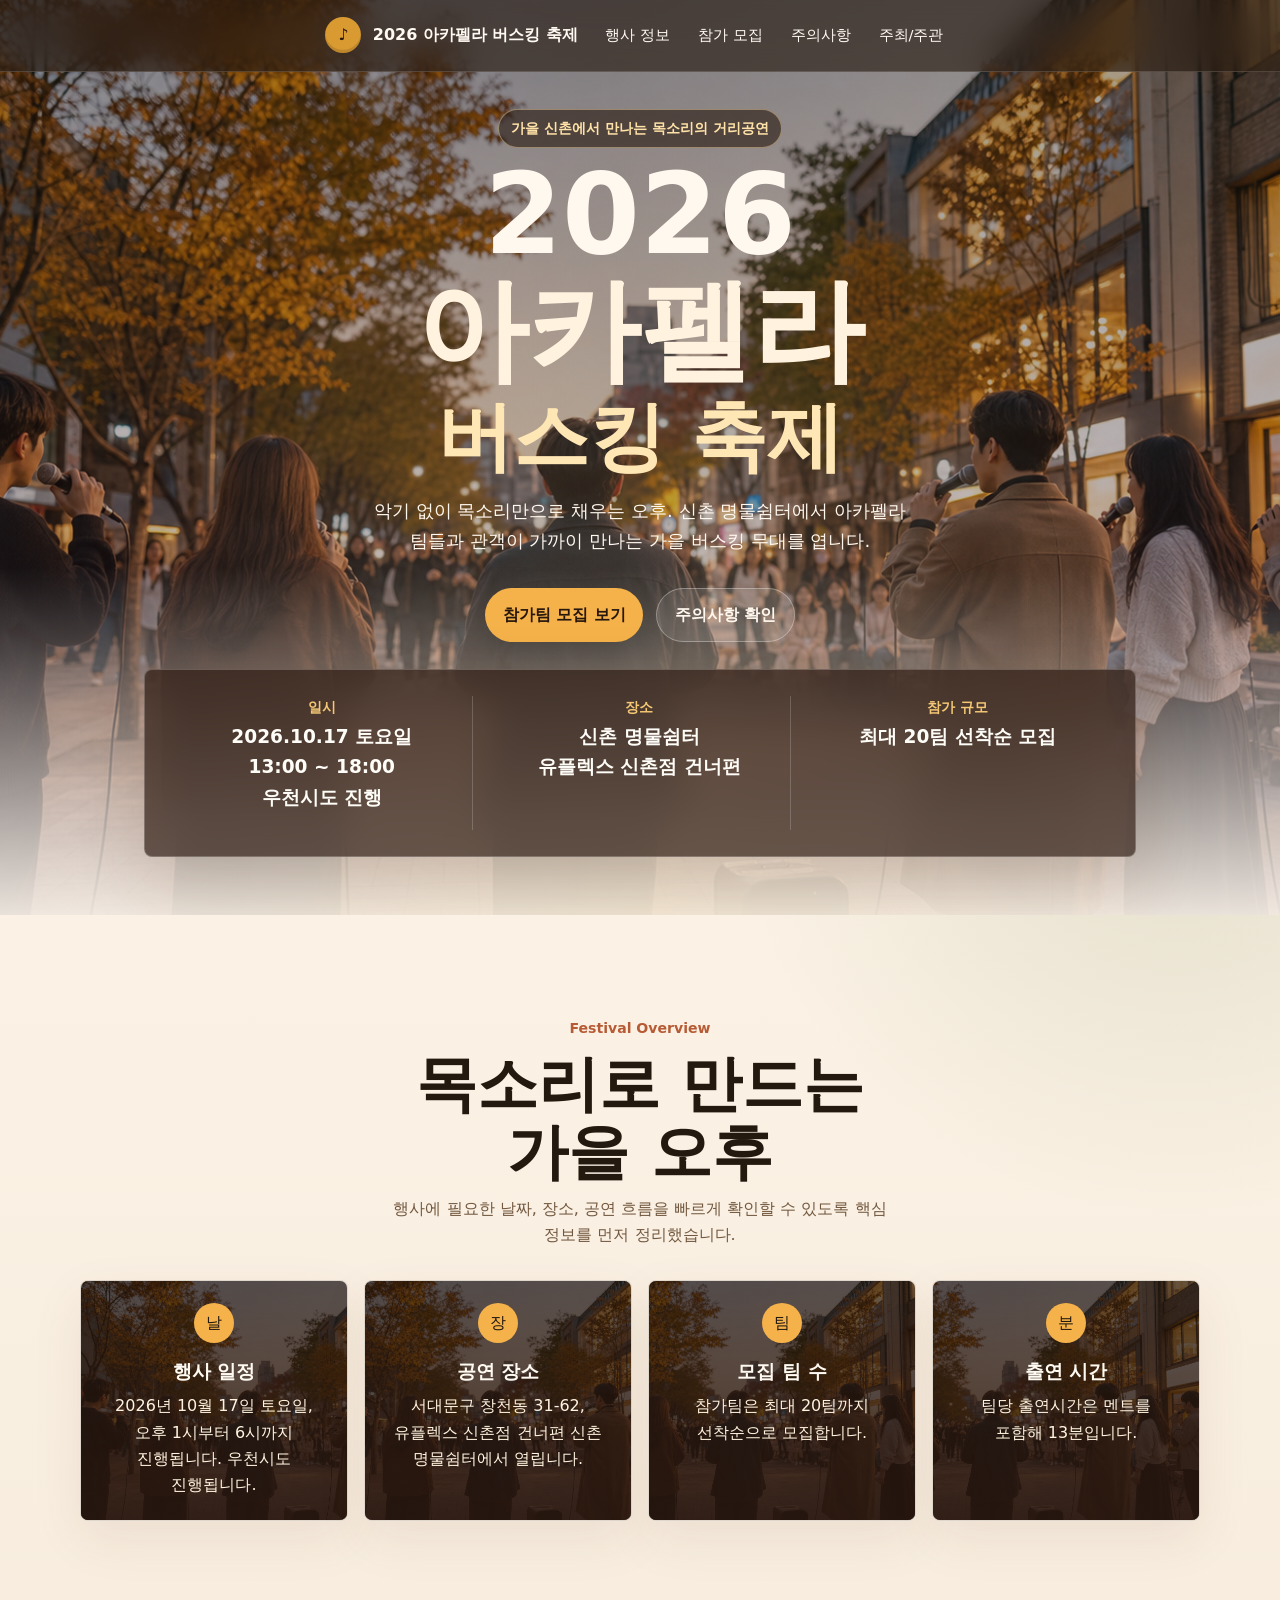
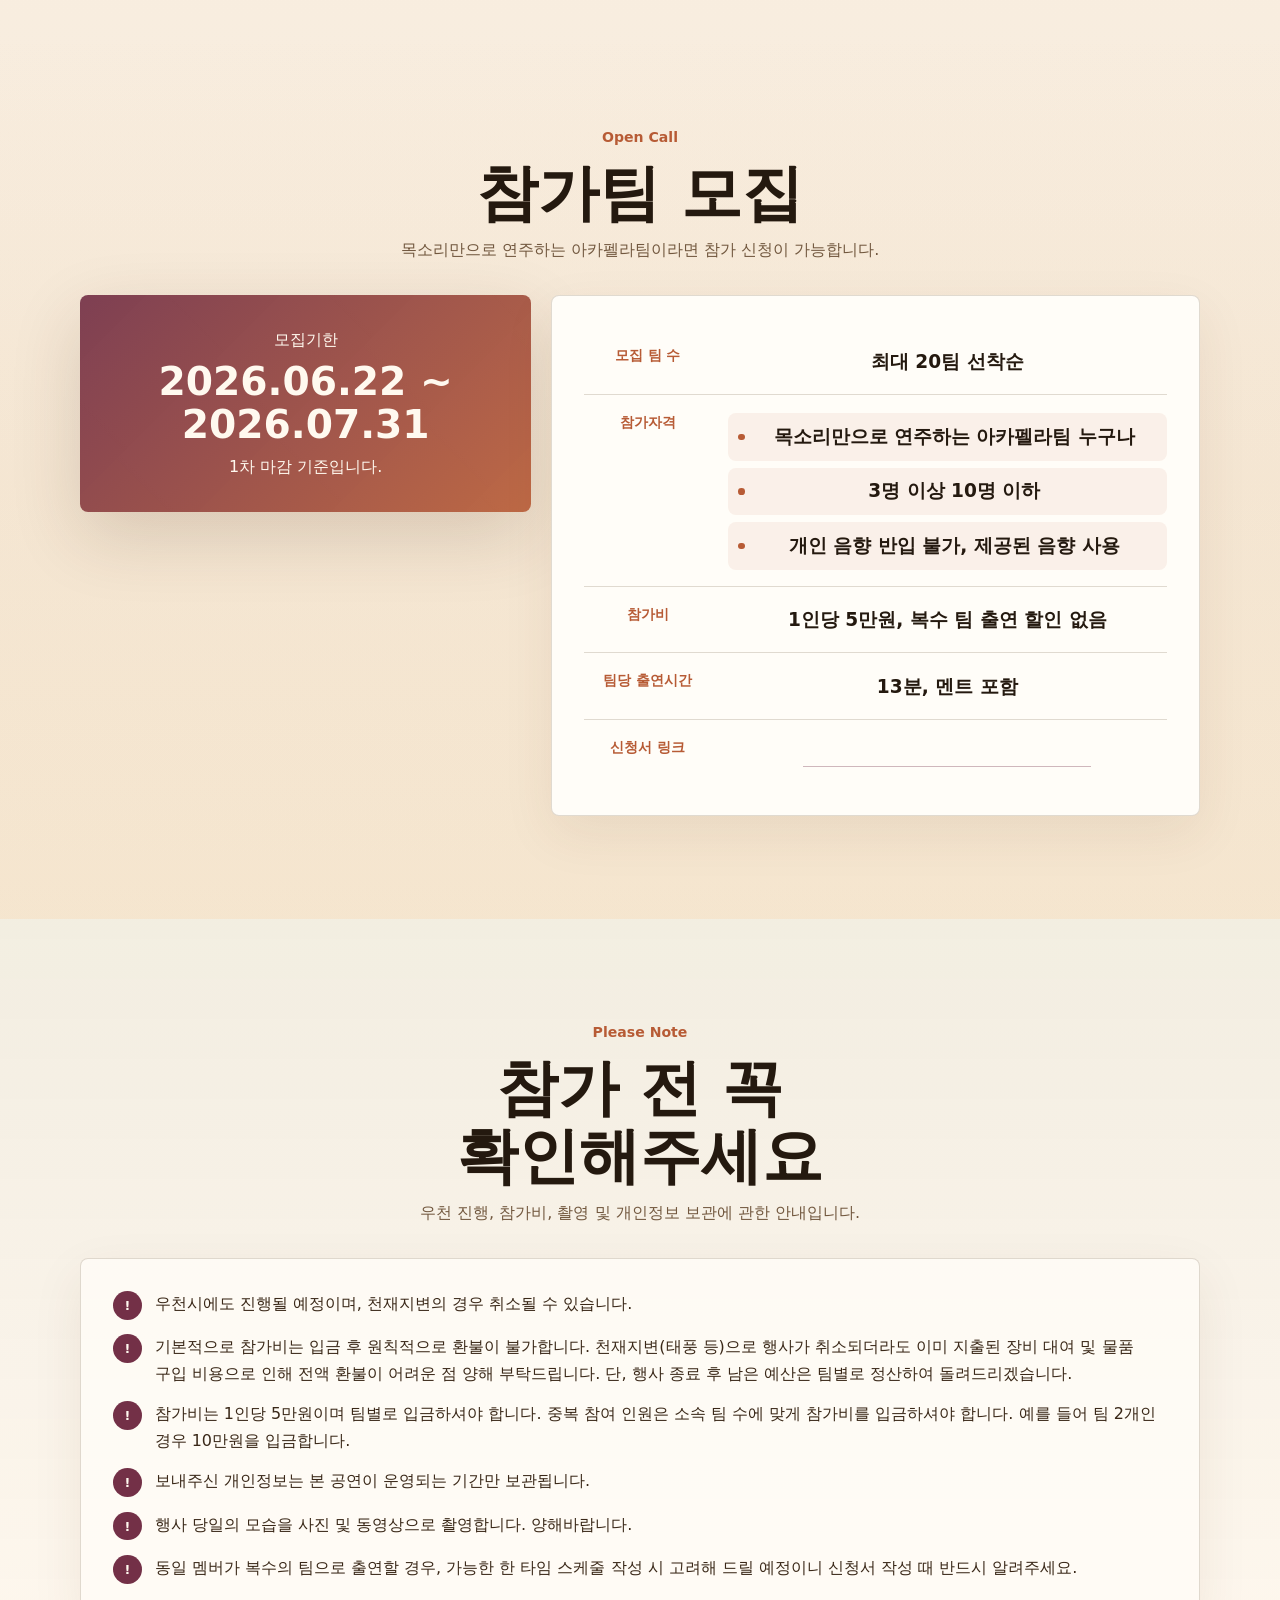
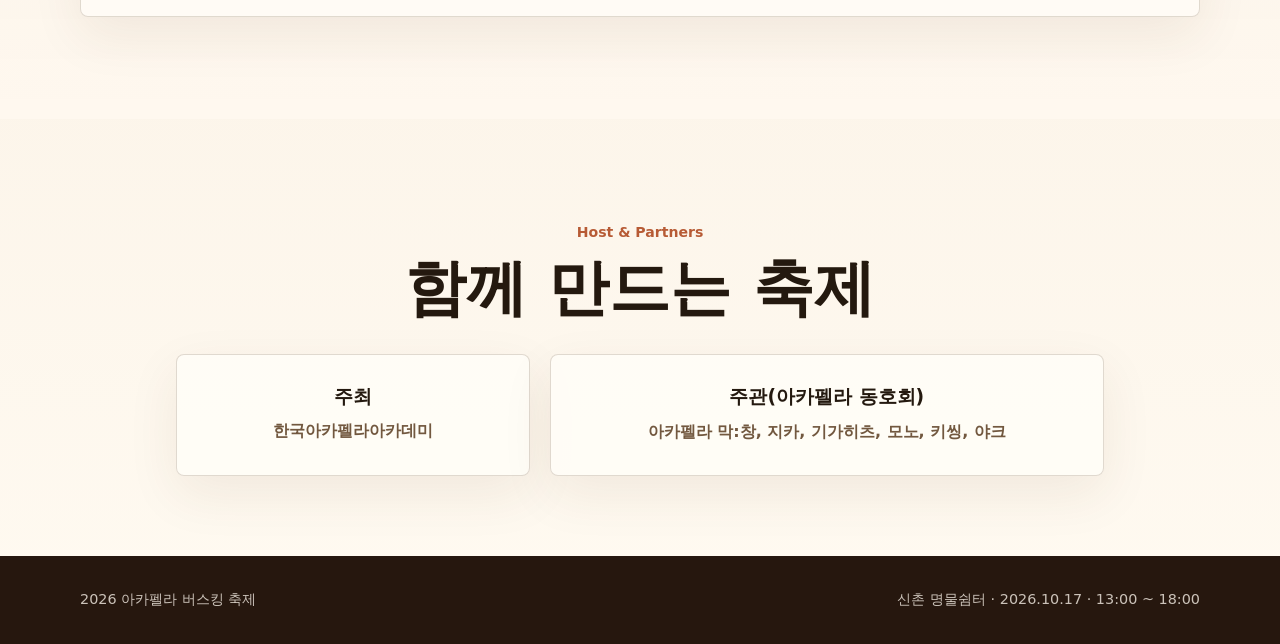
==== index.html @ ca4dbf74 "Add files via upload" ====
<!doctype html>
<html lang="ko">
  <head>
    <meta charset="UTF-8" />
    <meta name="viewport" content="width=device-width, initial-scale=1.0" />
    <title>2026 아카펠라 버스킹 축제</title>
    <meta
      name="description"
      content="2026 아카펠라 버스킹 축제 참가팀 모집 안내. 2026년 10월 17일 신촌 명물쉼터에서 열립니다."
    />
    <style>
      :root {
        --ink: #24190f;
        --muted: #72583f;
        --paper: #fff8ef;
        --paper-strong: #fffdf8;
        --line: rgba(87, 55, 29, 0.18);
        --leaf: #5f7540;
        --clay: #b75b35;
        --gold: #d99a32;
        --wine: #733047;
        --shadow: 0 24px 70px rgba(66, 36, 18, 0.16);
        --busking-photo: url("./assets/acappella-busking-hero.png");
      }

      * {
        box-sizing: border-box;
      }

      html {
        scroll-behavior: smooth;
      }

      body {
        margin: 0;
        color: var(--ink);
        font-family:
          Pretendard,
          "Noto Sans KR",
          "Apple SD Gothic Neo",
          "Malgun Gothic",
          system-ui,
          sans-serif;
        line-height: 1.65;
        background:
          radial-gradient(circle at 10% 10%, rgba(217, 154, 50, 0.22), transparent 30rem),
          radial-gradient(circle at 92% 20%, rgba(95, 117, 64, 0.16), transparent 28rem),
          linear-gradient(180deg, #fff8ed 0%, #f6eadb 54%, #fffaf1 100%);
        overflow-x: hidden;
      }

      a {
        color: inherit;
      }

      .site-header {
        position: fixed;
        z-index: 10;
        top: 0;
        left: 0;
        right: 0;
        display: flex;
        align-items: center;
        justify-content: center;
        gap: 1rem;
        padding: 1rem clamp(1rem, 4vw, 4rem);
        color: #fffaf2;
        background: rgba(38, 25, 16, 0.62);
        border-bottom: 1px solid rgba(255, 255, 255, 0.14);
        backdrop-filter: blur(18px);
      }

      .brand {
        display: flex;
        align-items: center;
        gap: 0.72rem;
        min-width: 0;
        font-weight: 800;
        letter-spacing: 0;
      }

      .brand-mark {
        display: grid;
        width: 2.25rem;
        height: 2.25rem;
        flex: 0 0 auto;
        place-items: center;
        color: #2c1b10;
        background: var(--gold);
        border-radius: 50%;
        box-shadow: inset 0 -0.2rem 0 rgba(0, 0, 0, 0.12);
      }

      .brand span:last-child {
        overflow: hidden;
        text-overflow: ellipsis;
        white-space: nowrap;
      }

      .nav {
        display: flex;
        flex-wrap: wrap;
        justify-content: flex-end;
        gap: 0.35rem;
        font-size: 0.92rem;
      }

      .nav a {
        padding: 0.45rem 0.7rem;
        text-decoration: none;
        border-radius: 999px;
      }

      .nav a:hover {
        background: rgba(255, 255, 255, 0.13);
      }

      .hero {
        position: relative;
        display: grid;
        min-height: min(100svh, 58rem);
        padding: 6.8rem 1.25rem 3.6rem;
        overflow: hidden;
        color: #fff8ef;
        text-align: center;
        background:
          linear-gradient(180deg, rgba(18, 12, 8, 0.72) 0%, rgba(43, 25, 15, 0.56) 48%, rgba(90, 49, 65, 0.54) 100%),
          var(--busking-photo) center / cover;
      }

      .hero::before {
        content: "";
        position: absolute;
        inset: 0;
        z-index: 0;
        background:
          radial-gradient(circle at 50% 34%, rgba(0, 0, 0, 0.12), transparent 24rem),
          linear-gradient(180deg, rgba(18, 12, 8, 0.24), rgba(90, 49, 65, 0.26)),
          var(--busking-photo) center / cover;
        opacity: 0.72;
      }

      .hero::after {
        content: "";
        position: absolute;
        inset: 0;
        z-index: 0;
        background:
          radial-gradient(ellipse at center bottom, rgba(255, 226, 168, 0.22), transparent 36rem),
          linear-gradient(180deg, transparent 62%, rgba(255, 248, 239, 0.9) 100%);
      }

      .hero-inner {
        position: relative;
        z-index: 1;
        display: grid;
        grid-template-columns: 1fr;
        align-items: center;
        justify-items: center;
        gap: 1.65rem;
        width: min(1120px, 100%);
        margin: auto;
      }

      .hero-inner > *,
      .section-inner > * {
        min-width: 0;
      }

      .eyebrow {
        display: inline-flex;
        width: fit-content;
        align-items: center;
        gap: 0.55rem;
        margin: 0 auto 1.1rem;
        padding: 0.42rem 0.78rem;
        color: #ffe2a8;
        font-size: 0.9rem;
        font-weight: 800;
        border: 1px solid rgba(255, 226, 168, 0.44);
        border-radius: 999px;
        background: rgba(36, 20, 12, 0.58);
      }

      .hero h1 {
        display: grid;
        gap: 0.18em;
        justify-items: center;
        max-width: 100%;
        margin: 0;
        font-size: clamp(3.9rem, 13vw, 7rem);
        line-height: 0.86;
        letter-spacing: 0;
        word-break: keep-all;
      }

      .title-line {
        display: block;
        white-space: nowrap;
      }

      .title-line:nth-child(2) {
        color: #fff2df;
      }

      .title-line:nth-child(3) {
        color: #ffe7b5;
        font-size: 0.68em;
        line-height: 1;
      }

      .hero-copy {
        max-width: 34rem;
        margin: 1.35rem auto 0;
        color: #fff8ee;
        font-size: clamp(1rem, 4vw, 1.14rem);
        word-break: keep-all;
        overflow-wrap: break-word;
      }

      .hero-actions {
        display: flex;
        flex-wrap: wrap;
        justify-content: center;
        gap: 0.8rem;
        margin-top: 2rem;
      }

      .button {
        display: inline-flex;
        min-height: 3.25rem;
        align-items: center;
        justify-content: center;
        gap: 0.55rem;
        padding: 0.8rem 1.1rem;
        font-weight: 800;
        text-decoration: none;
        border-radius: 999px;
      }

      .button.primary {
        color: #28170c;
        background: #f5b24a;
        box-shadow: 0 16px 36px rgba(0, 0, 0, 0.2);
      }

      .button.secondary {
        color: #fff8ef;
        border: 1px solid rgba(255, 255, 255, 0.32);
        background: rgba(255, 255, 255, 0.1);
      }

      .hero-panel {
        width: min(100%, 62rem);
        padding: clamp(1.2rem, 3vw, 1.65rem);
        border: 1px solid rgba(255, 255, 255, 0.22);
        border-radius: 8px;
        background: rgba(44, 25, 16, 0.68);
        box-shadow: var(--shadow);
        backdrop-filter: blur(18px);
      }

      .hero-panel dl {
        display: grid;
        grid-template-columns: repeat(3, minmax(0, 1fr));
        gap: 1rem;
        margin: 0;
      }

      .hero-panel div {
        padding-bottom: 1rem;
        border-right: 1px solid rgba(255, 255, 255, 0.18);
        border-bottom: 0;
      }

      .hero-panel div:last-child {
        padding-bottom: 0;
        border-right: 0;
      }

      dt {
        color: #f4c875;
        font-size: 0.86rem;
        font-weight: 800;
        text-align: center;
      }

      dd {
        margin: 0.18rem 0 0;
        font-size: clamp(1rem, 1.6vw, 1.16rem);
        font-weight: 800;
        color: #fffdf8;
        text-align: center;
      }

      main {
        position: relative;
        z-index: 2;
      }

      section {
        padding: clamp(3.8rem, 8vw, 6.5rem) 1.25rem;
      }

      .section-inner {
        width: min(1120px, 100%);
        margin: 0 auto;
      }

      .section-heading {
        display: grid;
        gap: 0.6rem;
        justify-items: center;
        max-width: 34rem;
        margin: 0 auto 2rem;
        text-align: center;
      }

      .section-heading p {
        margin: 0;
        color: var(--muted);
        word-break: keep-all;
        overflow-wrap: break-word;
      }

      .label {
        color: var(--clay);
        font-size: 0.88rem;
        font-weight: 900;
      }

      h2 {
        margin: 0;
        font-size: clamp(2rem, 5vw, 3.8rem);
        line-height: 1.12;
        letter-spacing: 0;
        word-break: keep-all;
        overflow-wrap: break-word;
        text-wrap: balance;
      }

      h3 {
        margin: 0;
        font-size: 1.18rem;
        line-height: 1.35;
      }

      .quick-grid {
        display: grid;
        grid-template-columns: repeat(4, minmax(0, 1fr));
        gap: 1rem;
        margin-inline: auto;
      }

      .info-card,
      .recruit-box,
      .notice-box,
      .host-box {
        border: 1px solid var(--line);
        border-radius: 8px;
        background: rgba(255, 253, 248, 0.78);
        box-shadow: 0 18px 52px rgba(93, 55, 25, 0.08);
      }

      .info-card {
        position: relative;
        overflow: hidden;
        min-height: 11rem;
        padding: 1.35rem;
        color: #fffaf2;
        text-align: center;
      }

      .info-card::before {
        content: "";
        position: absolute;
        inset: 0;
        z-index: 0;
        background:
          linear-gradient(180deg, rgba(26, 15, 8, 0.5), rgba(80, 43, 34, 0.66)),
          var(--busking-photo) center / cover;
      }

      .info-card::after {
        content: "";
        position: absolute;
        inset: 0;
        z-index: 0;
        background: linear-gradient(180deg, rgba(31, 18, 10, 0.34), rgba(31, 18, 10, 0.72));
      }

      .info-card:nth-child(1)::before {
        background-image:
          linear-gradient(180deg, rgba(26, 15, 8, 0.5), rgba(80, 43, 34, 0.62)),
          var(--busking-photo);
        background-position: 18% 42%;
      }

      .info-card:nth-child(2)::before {
        background-image:
          linear-gradient(180deg, rgba(26, 15, 8, 0.5), rgba(80, 43, 34, 0.62)),
          var(--busking-photo);
        background-position: 44% 44%;
      }

      .info-card:nth-child(3)::before {
        background-image:
          linear-gradient(180deg, rgba(26, 15, 8, 0.5), rgba(80, 43, 34, 0.62)),
          var(--busking-photo);
        background-position: 68% 40%;
      }

      .info-card:nth-child(4)::before {
        background-image:
          linear-gradient(180deg, rgba(26, 15, 8, 0.5), rgba(80, 43, 34, 0.62)),
          var(--busking-photo);
        background-position: 86% 52%;
      }

      .info-card > * {
        position: relative;
        z-index: 1;
      }

      .info-card .icon {
        display: grid;
        width: 2.5rem;
        height: 2.5rem;
        place-items: center;
        margin: 0 auto 1rem;
        color: #24190f;
        background: #f5b24a;
        border-radius: 50%;
      }

      .info-card p {
        margin: 0.55rem 0 0;
        color: #fff4df;
        word-break: keep-all;
        overflow-wrap: break-word;
      }

      .recruit {
        background: linear-gradient(180deg, rgba(255, 255, 255, 0) 0%, rgba(217, 154, 50, 0.1) 100%);
      }

      .recruit-layout {
        display: grid;
        grid-template-columns: minmax(0, 0.82fr) minmax(0, 1.18fr);
        gap: 1.2rem;
        align-items: start;
      }

      .recruit-box {
        padding: clamp(1.25rem, 3vw, 2rem);
        background: var(--paper-strong);
      }

      .deadline {
        display: grid;
        gap: 0.5rem;
        padding: clamp(1.25rem, 3vw, 2rem);
        color: #fff9ef;
        text-align: center;
        border-radius: 8px;
        background:
          linear-gradient(135deg, rgba(115, 48, 71, 0.92), rgba(183, 91, 53, 0.9)),
          linear-gradient(45deg, transparent, rgba(255, 255, 255, 0.16));
        box-shadow: var(--shadow);
      }

      .deadline strong {
        font-size: clamp(1.65rem, 5vw, 2.45rem);
        line-height: 1.08;
        word-break: keep-all;
      }

      .detail-list {
        display: grid;
        gap: 0;
        margin: 0;
      }

      .detail-row {
        display: grid;
        grid-template-columns: 8rem minmax(0, 1fr);
        gap: 1rem;
        padding: 1rem 0;
        border-bottom: 1px solid var(--line);
      }

      .detail-row:last-child {
        border-bottom: 0;
      }

      .detail-row dt {
        color: var(--clay);
        text-align: center;
      }

      .detail-row dd {
        color: var(--ink);
        font-weight: 700;
        word-break: keep-all;
        overflow-wrap: break-word;
        text-align: center;
      }

      .inline-list {
        display: grid;
        gap: 0.45rem;
        padding: 0;
        margin: 0;
        list-style: none;
      }

      .inline-list li {
        display: grid;
        grid-template-columns: 0.42rem minmax(0, 1fr);
        align-items: center;
        gap: 0.45rem;
        padding: 0.52rem 0.65rem;
        border-radius: 8px;
        background: rgba(183, 91, 53, 0.08);
        color: var(--ink);
        word-break: keep-all;
        overflow-wrap: break-word;
      }

      .inline-list li::before {
        content: "";
        width: 0.42rem;
        height: 0.42rem;
        border-radius: 50%;
        background: var(--clay);
      }

      .empty-link {
        display: block;
        width: min(100%, 18rem);
        min-height: 1.8rem;
        margin: 0 auto;
        border-bottom: 1px solid rgba(115, 48, 71, 0.34);
      }

      .notes {
        background:
          linear-gradient(180deg, rgba(95, 117, 64, 0.08), rgba(255, 255, 255, 0)),
          var(--paper);
      }

      .notice-box {
        padding: clamp(1.25rem, 3vw, 2rem);
      }

      .notice-list {
        display: grid;
        gap: 0.9rem;
        padding: 0;
        margin: 0;
        list-style: none;
      }

      .notice-list li {
        display: grid;
        grid-template-columns: 1.8rem minmax(0, 1fr);
        gap: 0.8rem;
        align-items: start;
        color: #3a2818;
        word-break: keep-all;
        overflow-wrap: break-word;
      }

      .notice-list li::before {
        content: "!";
        display: grid;
        width: 1.8rem;
        height: 1.8rem;
        place-items: center;
        color: #fff8ef;
        font-size: 0.8rem;
        font-weight: 900;
        border-radius: 50%;
        background: var(--wine);
      }

      .hosts {
        padding-bottom: 5rem;
      }

      .hosts .section-inner {
        display: grid;
        justify-items: center;
      }

      .host-grid {
        display: grid;
        grid-template-columns: minmax(0, 0.78fr) minmax(0, 1.22fr);
        gap: 1.2rem;
        width: min(58rem, 100%);
        margin-inline: auto;
      }

      .host-box {
        min-width: 0;
        display: flex;
        flex-direction: column;
        align-items: center;
        padding: clamp(1.25rem, 3vw, 1.8rem);
        background: rgba(255, 253, 248, 0.88);
        text-align: center;
      }

      .host-box p {
        margin: 0.55rem 0 0;
        color: var(--muted);
        font-weight: 700;
        word-break: keep-all;
        overflow-wrap: break-word;
      }

      .organizer-list {
        display: block;
        width: 100%;
        max-width: 100%;
        margin: 0.75rem auto 0;
        color: var(--muted);
        font-size: 1rem;
        font-weight: 800;
        line-height: 1.75;
        word-break: keep-all;
        overflow-wrap: break-word;
        text-align: center;
        text-wrap: balance;
      }

      footer {
        padding: 2rem clamp(1.25rem, 5vw, 5rem);
        color: rgba(255, 248, 239, 0.76);
        background: #26170e;
      }

      .footer-inner {
        display: flex;
        width: min(1120px, 100%);
        margin: 0 auto;
        justify-content: space-between;
        gap: 1rem;
        font-size: 0.9rem;
      }

      @media (max-width: 900px) {
        .site-header {
          align-items: center;
          padding: 0.85rem 1rem;
        }

        .nav {
          display: none;
        }

        .hero {
          min-height: min(100svh, 52rem);
          padding-top: 6.1rem;
        }

        .hero-inner,
        .recruit-layout,
        .host-grid {
          grid-template-columns: 1fr;
        }

        .hero-panel {
          max-width: 24rem;
        }

        .hero-panel dl {
          grid-template-columns: 1fr;
        }

        .hero-panel div {
          border-right: 0;
          border-bottom: 1px solid rgba(255, 255, 255, 0.18);
        }

        .hero-panel div:last-child {
          border-bottom: 0;
        }

        .quick-grid {
          grid-template-columns: repeat(2, minmax(0, 1fr));
        }

      }

      @media (max-width: 620px) {
        body {
          line-height: 1.58;
        }

        .section-inner {
          display: grid;
          justify-items: center;
        }

        .hero {
          padding-right: 1.15rem;
          padding-bottom: 3.2rem;
          padding-left: 1.15rem;
          min-height: 50rem;
        }

        .hero h1 {
          font-size: clamp(3.45rem, 17vw, 4.35rem);
        }

        .hero-copy {
          max-width: 19rem;
          margin-right: auto;
          margin-left: auto;
        }

        .hero-actions,
        .hero-panel,
        .quick-grid,
        .recruit-box,
        .deadline,
          .notice-box,
          .host-grid {
          width: 100%;
          max-width: 19rem;
          margin-right: auto;
          margin-left: auto;
        }

        .section-heading {
          width: 100%;
          max-width: 19rem;
          margin-right: auto;
          margin-left: auto;
        }

        .section-heading h2 {
          word-break: keep-all;
          overflow-wrap: normal;
        }

        .section-heading p {
          word-break: keep-all;
          overflow-wrap: break-word;
        }

        .hero-actions,
        .footer-inner {
          flex-direction: column;
        }

        .button {
          width: 100%;
          max-width: 100%;
        }

        .quick-grid {
          grid-template-columns: 1fr;
        }

        .info-card {
          min-height: auto;
        }

        .detail-row {
          grid-template-columns: 1fr;
          gap: 0.25rem;
          padding: 0.9rem 0;
        }

        .detail-row dt,
        .detail-row dd {
          text-align: center;
        }

        .inline-list li {
          text-align: left;
        }

        .notice-list li {
          grid-template-columns: 1.55rem minmax(0, 1fr);
          gap: 0.65rem;
        }

        .notice-list li::before {
          width: 1.55rem;
          height: 1.55rem;
        }
      }

    </style>
  </head>
  <body>
    <header class="site-header" aria-label="상단 내비게이션">
      <div class="brand">
        <span class="brand-mark" aria-hidden="true">♪</span>
        <span>2026 아카펠라 버스킹 축제</span>
      </div>
      <nav class="nav" aria-label="페이지 이동">
        <a href="#about">행사 정보</a>
        <a href="#recruit">참가 모집</a>
        <a href="#notes">주의사항</a>
        <a href="#hosts">주최/주관</a>
      </nav>
    </header>

    <section class="hero" aria-labelledby="hero-title">
      <div class="hero-inner">
        <div>
          <p class="eyebrow">가을 신촌에서 만나는 목소리의 거리공연</p>
          <h1 id="hero-title">
            <span class="title-line">2026</span>
            <span class="title-line">아카펠라</span>
            <span class="title-line">버스킹 축제</span>
          </h1>
          <p class="hero-copy">
            악기 없이 목소리만으로 채우는 오후. 신촌 명물쉼터에서 아카펠라 팀들과 관객이 가까이
            만나는 가을 버스킹 무대를 엽니다.
          </p>
          <div class="hero-actions" aria-label="주요 이동">
            <a class="button primary" href="#recruit">참가팀 모집 보기</a>
            <a class="button secondary" href="#notes">주의사항 확인</a>
          </div>
        </div>
        <aside class="hero-panel" aria-label="행사 핵심 정보">
          <dl>
            <div>
              <dt>일시</dt>
              <dd>2026.10.17 토요일<br />13:00 ~ 18:00<br />우천시도 진행</dd>
            </div>
            <div>
              <dt>장소</dt>
              <dd>신촌 명물쉼터<br />유플렉스 신촌점 건너편</dd>
            </div>
            <div>
              <dt>참가 규모</dt>
              <dd>최대 20팀 선착순 모집</dd>
            </div>
          </dl>
        </aside>
      </div>
    </section>

    <main>
      <section id="about" aria-labelledby="about-title">
        <div class="section-inner">
          <div class="section-heading">
            <span class="label">Festival Overview</span>
            <h2 id="about-title">목소리로 만드는 가을 오후</h2>
            <p>
              행사에 필요한 날짜, 장소, 공연 흐름을 빠르게 확인할 수 있도록 핵심 정보를 먼저 정리했습니다.
            </p>
          </div>
          <div class="quick-grid">
            <article class="info-card">
              <span class="icon" aria-hidden="true">날</span>
              <h3>행사 일정</h3>
              <p>2026년 10월 17일 토요일, 오후 1시부터 6시까지 진행됩니다. 우천시도 진행됩니다.</p>
            </article>
            <article class="info-card">
              <span class="icon" aria-hidden="true">장</span>
              <h3>공연 장소</h3>
              <p>서대문구 창천동 31-62, 유플렉스 신촌점 건너편 신촌 명물쉼터에서 열립니다.</p>
            </article>
            <article class="info-card">
              <span class="icon" aria-hidden="true">팀</span>
              <h3>모집 팀 수</h3>
              <p>참가팀은 최대 20팀까지 선착순으로 모집합니다.</p>
            </article>
            <article class="info-card">
              <span class="icon" aria-hidden="true">분</span>
              <h3>출연 시간</h3>
              <p>팀당 출연시간은 멘트를 포함해 13분입니다.</p>
            </article>
          </div>
        </div>
      </section>

      <section class="recruit" id="recruit" aria-labelledby="recruit-title">
        <div class="section-inner">
          <div class="section-heading">
            <span class="label">Open Call</span>
            <h2 id="recruit-title">참가팀 모집</h2>
            <p>목소리만으로 연주하는 아카펠라팀이라면 참가 신청이 가능합니다.</p>
          </div>
          <div class="recruit-layout">
            <div class="deadline" aria-label="모집 마감 안내">
              <span>모집기한</span>
              <strong>2026.06.22 ~ 2026.07.31</strong>
              <span>1차 마감 기준입니다.</span>
            </div>
            <div class="recruit-box">
              <dl class="detail-list">
                <div class="detail-row">
                  <dt>모집 팀 수</dt>
                  <dd>최대 20팀 선착순</dd>
                </div>
                <div class="detail-row">
                  <dt>참가자격</dt>
                  <dd>
                    <ul class="inline-list">
                      <li>목소리만으로 연주하는 아카펠라팀 누구나</li>
                      <li>3명 이상 10명 이하</li>
                      <li>개인 음향 반입 불가, 제공된 음향 사용</li>
                    </ul>
                  </dd>
                </div>
                <div class="detail-row">
                  <dt>참가비</dt>
                  <dd>1인당 5만원, 복수 팀 출연 할인 없음</dd>
                </div>
                <div class="detail-row">
                  <dt>팀당 출연시간</dt>
                  <dd>13분, 멘트 포함</dd>
                </div>
                <div class="detail-row">
                  <dt>신청서 링크</dt>
                  <dd><span class="empty-link" aria-label="추후 입력 예정"></span></dd>
                </div>
              </dl>
            </div>
          </div>
        </div>
      </section>

      <section class="notes" id="notes" aria-labelledby="notes-title">
        <div class="section-inner">
          <div class="section-heading">
            <span class="label">Please Note</span>
            <h2 id="notes-title">참가 전 꼭 확인해주세요</h2>
            <p>우천 진행, 참가비, 촬영 및 개인정보 보관에 관한 안내입니다.</p>
          </div>
          <div class="notice-box">
            <ul class="notice-list">
              <li>우천시에도 진행될 예정이며, 천재지변의 경우 취소될 수 있습니다.</li>
              <li>
                기본적으로 참가비는 입금 후 원칙적으로 환불이 불가합니다. 천재지변(태풍 등)으로
                행사가 취소되더라도 이미 지출된 장비 대여 및 물품 구입 비용으로 인해 전액 환불이
                어려운 점 양해 부탁드립니다. 단, 행사 종료 후 남은 예산은 팀별로 정산하여
                돌려드리겠습니다.
              </li>
              <li>
                참가비는 1인당 5만원이며 팀별로 입금하셔야 합니다. 중복 참여 인원은 소속 팀 수에
                맞게 참가비를 입금하셔야 합니다. 예를 들어 팀 2개인 경우 10만원을 입금합니다.
              </li>
              <li>보내주신 개인정보는 본 공연이 운영되는 기간만 보관됩니다.</li>
              <li>행사 당일의 모습을 사진 및 동영상으로 촬영합니다. 양해바랍니다.</li>
              <li>
                동일 멤버가 복수의 팀으로 출연할 경우, 가능한 한 타임 스케줄 작성 시 고려해 드릴
                예정이니 신청서 작성 때 반드시 알려주세요.
              </li>
            </ul>
          </div>
        </div>
      </section>

      <section class="hosts" id="hosts" aria-labelledby="hosts-title">
        <div class="section-inner">
          <div class="section-heading">
            <span class="label">Host & Partners</span>
            <h2 id="hosts-title">함께 만드는 축제</h2>
          </div>
          <div class="host-grid">
            <article class="host-box">
              <h3>주최</h3>
              <p>한국아카펠라아카데미</p>
            </article>
            <article class="host-box">
              <h3>주관(아카펠라 동호회)</h3>
              <p class="organizer-list">아카펠라 막:창, 지카, 기가히츠, 모노, 키씽, 야크</p>
            </article>
          </div>
        </div>
      </section>
    </main>

    <footer>
      <div class="footer-inner">
        <span>2026 아카펠라 버스킹 축제</span>
        <span>신촌 명물쉼터 · 2026.10.17 · 13:00 ~ 18:00</span>
      </div>
    </footer>
  </body>
</html>
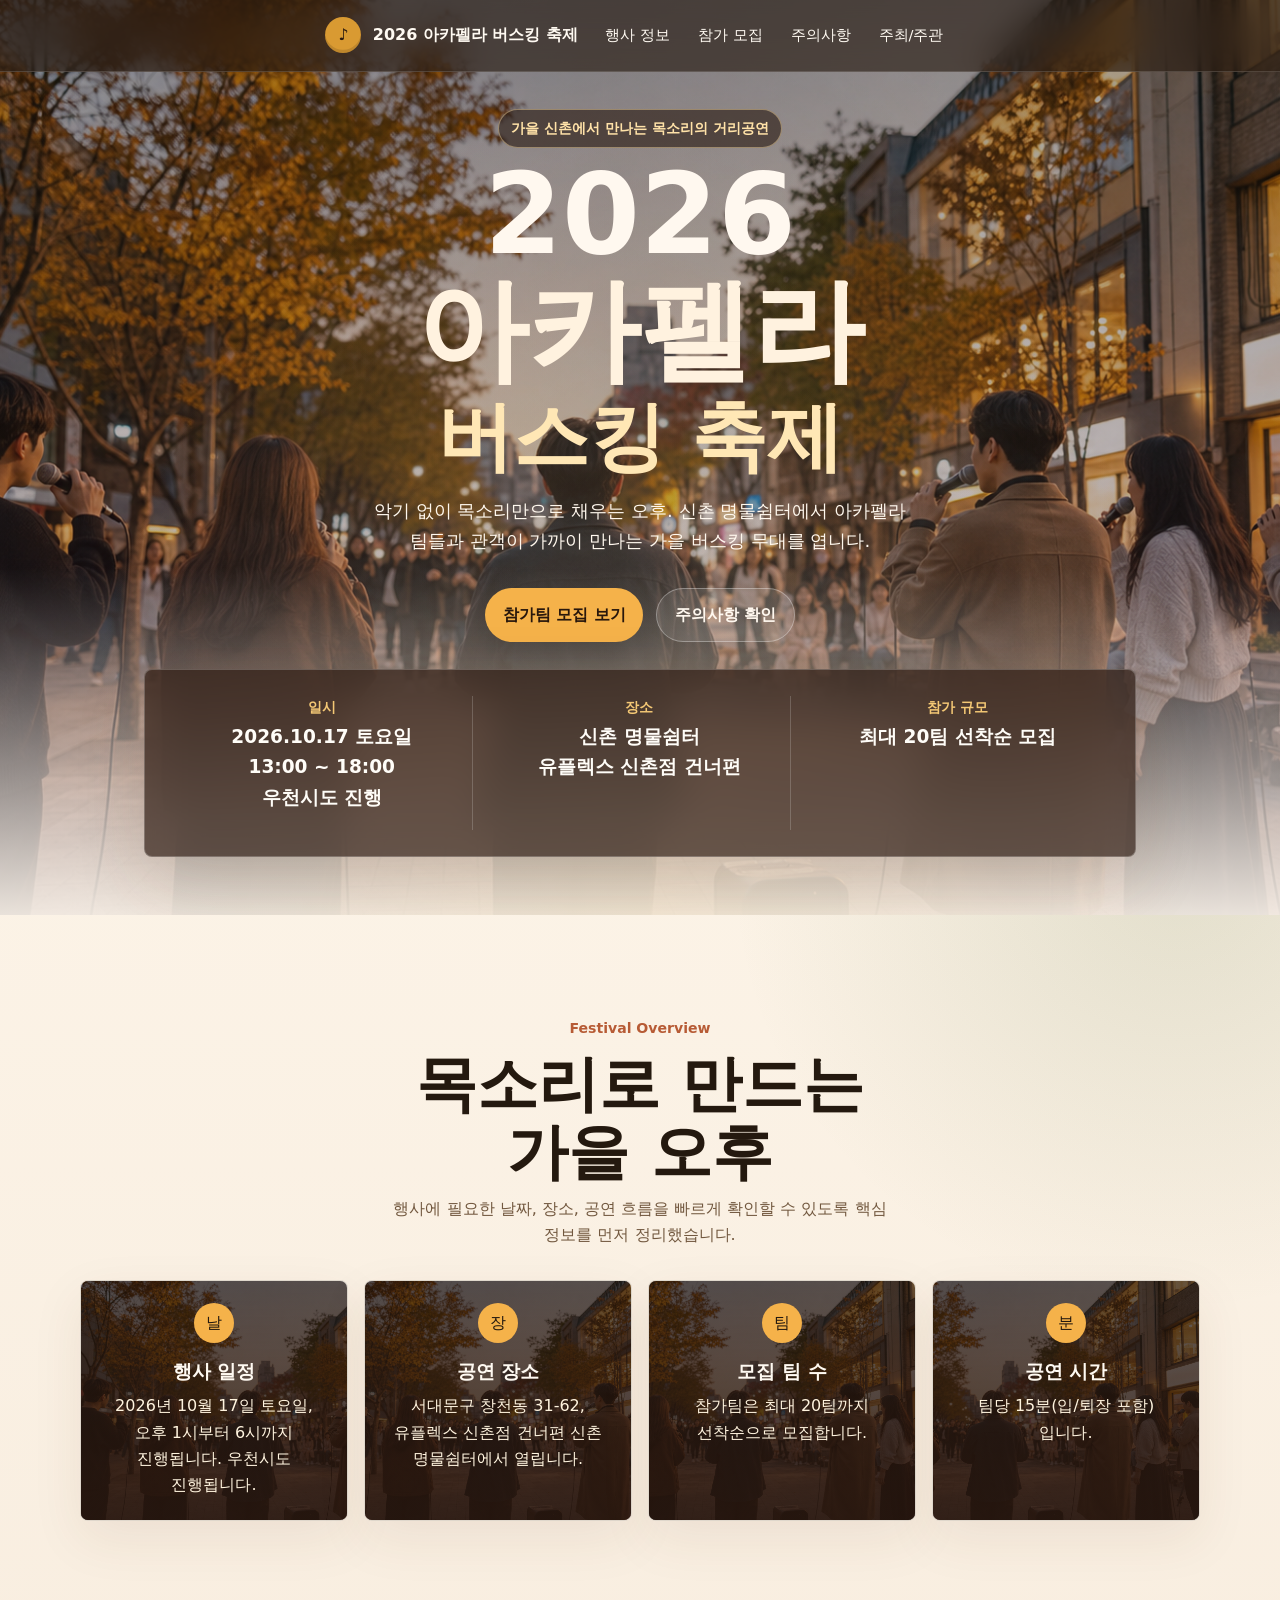
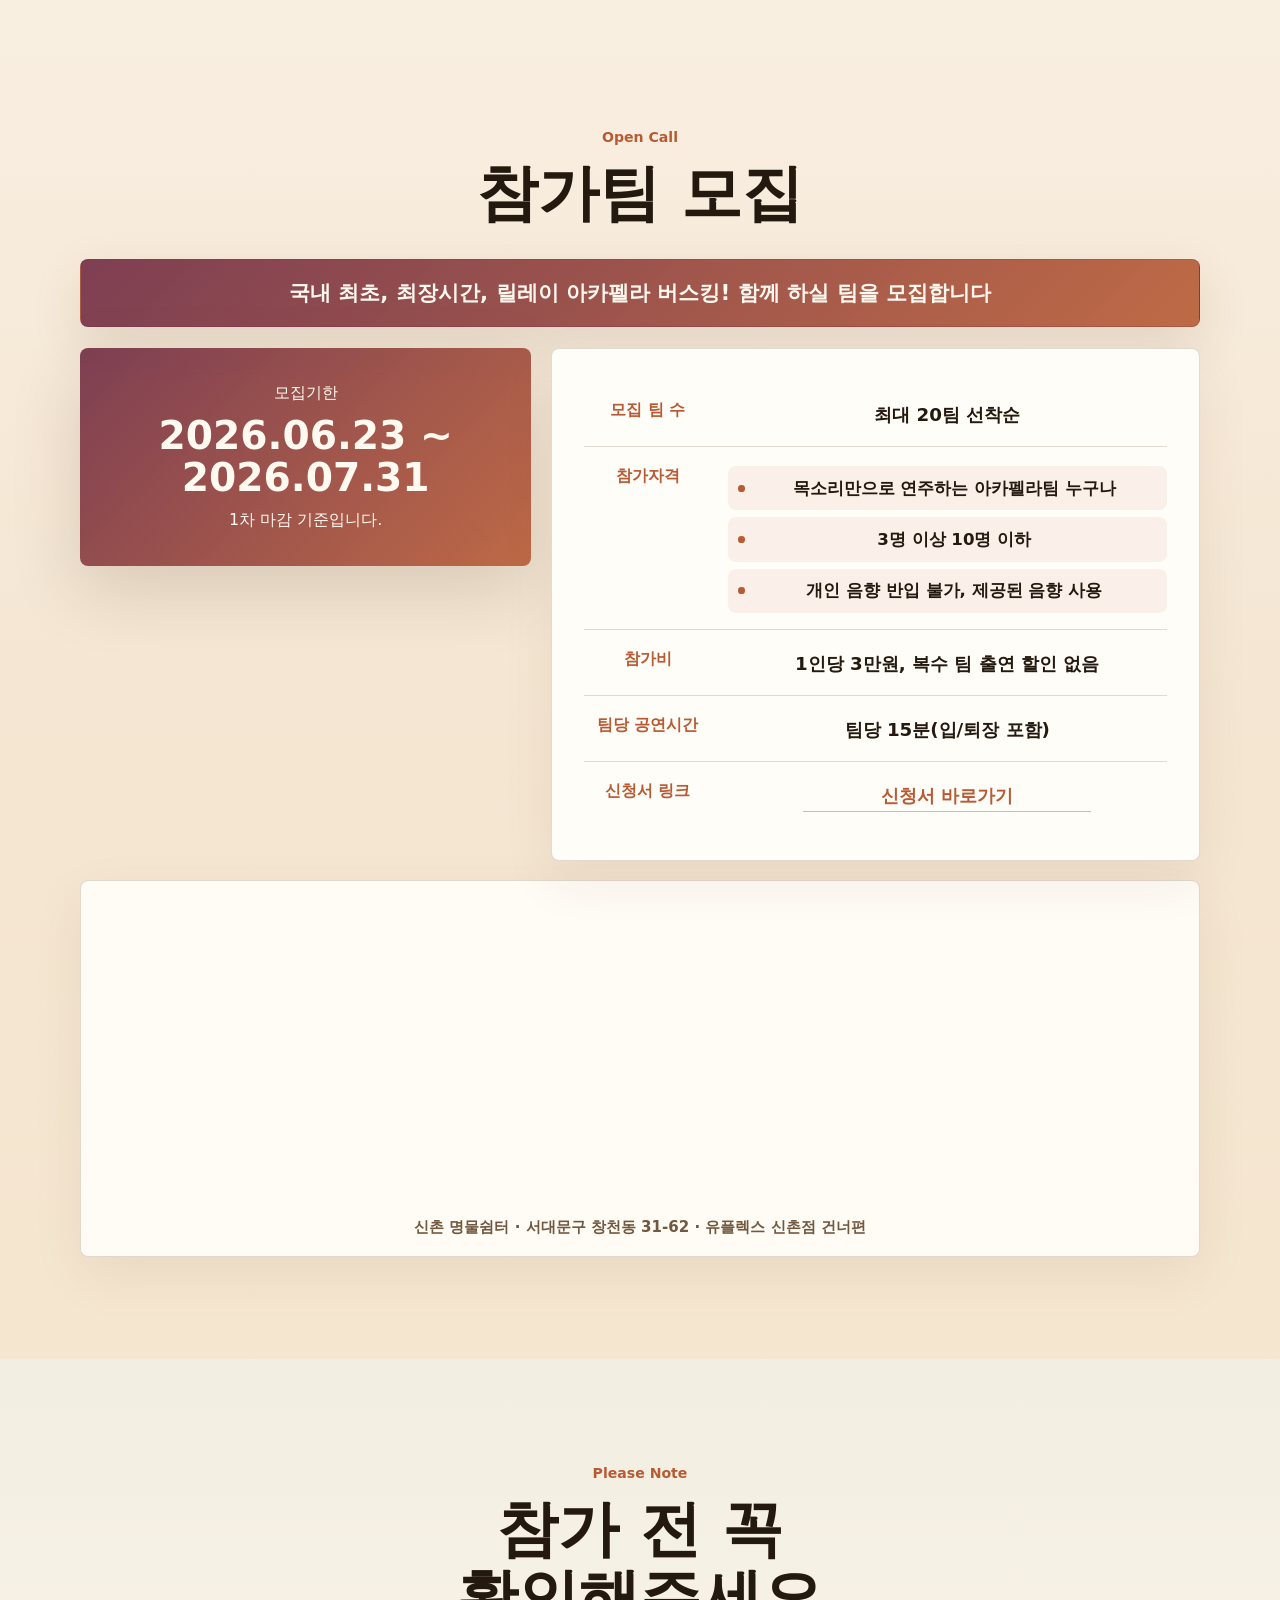
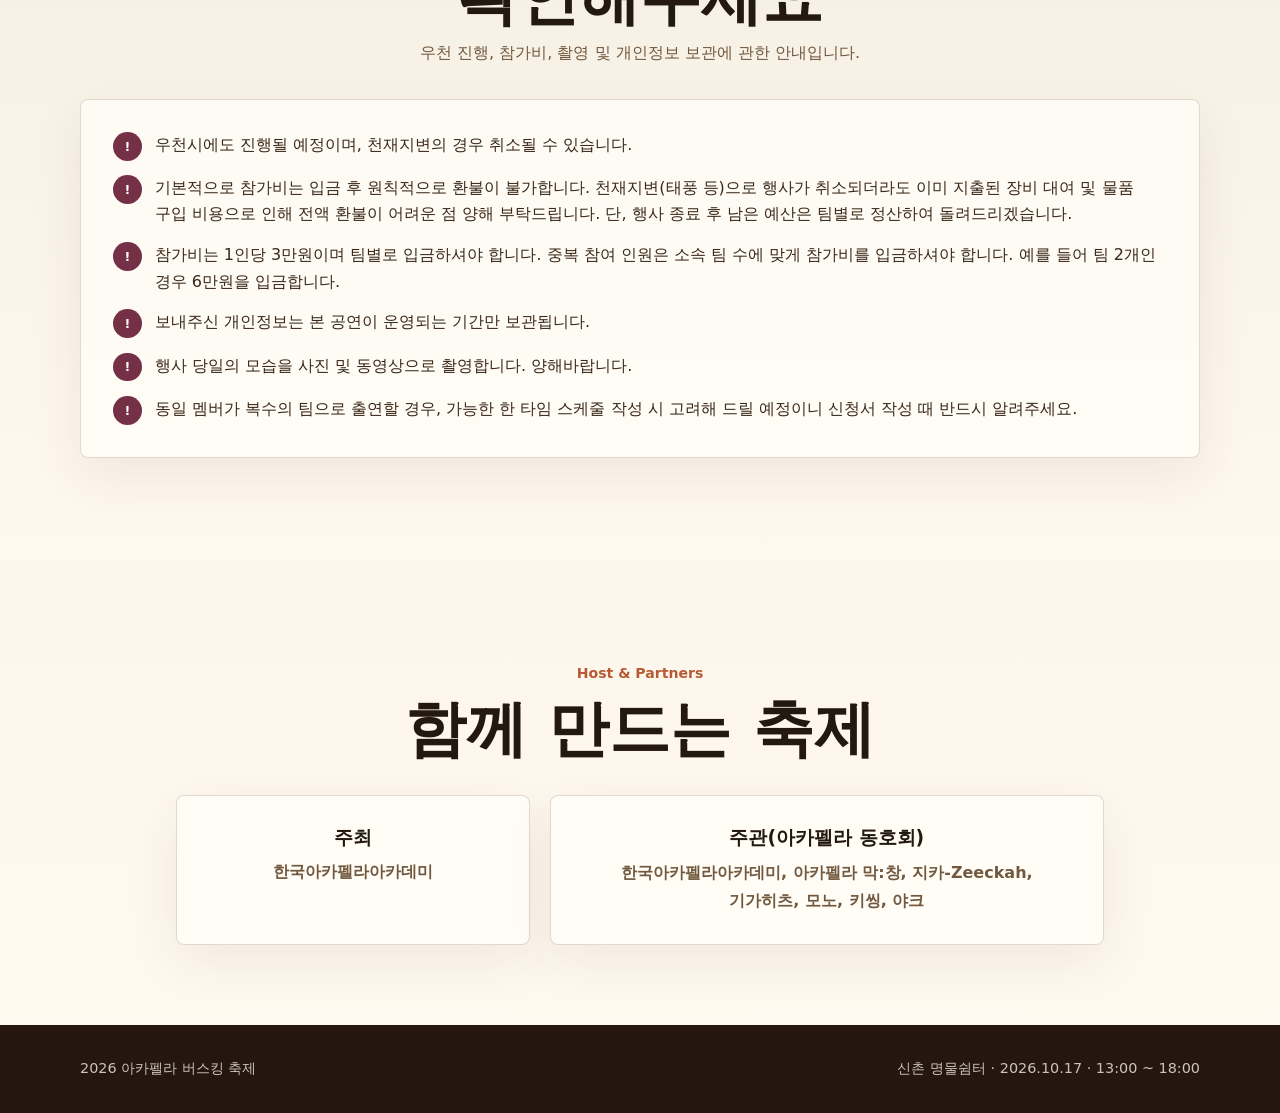
==== commit 75aa2046: "Add files via upload" ====
--- a/index.html
+++ b/index.html
@@ -451,9 +451,52 @@
         align-items: start;
       }
 
+      .recruit-highlight {
+        margin: 0 auto 1.35rem;
+        padding: 0.95rem 1.1rem;
+        color: #fff8ef;
+        font-size: clamp(1.12rem, 2.3vw, 1.34rem);
+        font-weight: 800;
+        text-align: center;
+        border: 1px solid rgba(115, 48, 71, 0.24);
+        border-radius: 8px;
+        background:
+          linear-gradient(135deg, rgba(115, 48, 71, 0.92), rgba(183, 91, 53, 0.9)),
+          linear-gradient(45deg, transparent, rgba(255, 255, 255, 0.16));
+        box-shadow: 0 18px 52px rgba(93, 55, 25, 0.12);
+        word-break: keep-all;
+        overflow-wrap: break-word;
+      }
+
       .recruit-box {
         padding: clamp(1.25rem, 3vw, 2rem);
         background: var(--paper-strong);
+      }
+
+      .map-box {
+        overflow: hidden;
+        margin-top: 1.2rem;
+        border: 1px solid var(--line);
+        border-radius: 8px;
+        background: rgba(255, 253, 248, 0.92);
+        box-shadow: 0 18px 52px rgba(93, 55, 25, 0.08);
+      }
+
+      .map-frame {
+        width: 100%;
+        height: 20rem;
+        border: 0;
+        display: block;
+      }
+
+      .map-caption {
+        padding: 0.9rem 1rem 1rem;
+        color: var(--muted);
+        font-size: 0.94rem;
+        font-weight: 700;
+        text-align: center;
+        word-break: keep-all;
+        overflow-wrap: break-word;
       }
 
       .deadline {
@@ -495,11 +538,14 @@
 
       .detail-row dt {
         color: var(--clay);
+        font-size: 1.02rem;
+        font-weight: 900;
         text-align: center;
       }
 
       .detail-row dd {
         color: var(--ink);
+        font-size: 1.14rem;
         font-weight: 700;
         word-break: keep-all;
         overflow-wrap: break-word;
@@ -523,6 +569,7 @@
         border-radius: 8px;
         background: rgba(183, 91, 53, 0.08);
         color: var(--ink);
+        font-size: 1.04rem;
         word-break: keep-all;
         overflow-wrap: break-word;
       }
@@ -536,10 +583,15 @@
       }
 
       .empty-link {
-        display: block;
+        display: inline-flex;
         width: min(100%, 18rem);
         min-height: 1.8rem;
         margin: 0 auto;
+        align-items: center;
+        justify-content: center;
+        color: var(--clay);
+        font-weight: 800;
+        text-decoration: none;
         border-bottom: 1px solid rgba(115, 48, 71, 0.34);
       }
 
@@ -758,6 +810,10 @@
         .button {
           width: 100%;
           max-width: 100%;
+        }
+
+        .map-frame {
+          height: 16rem;
         }
 
         .quick-grid {
@@ -875,8 +931,8 @@
             </article>
             <article class="info-card">
               <span class="icon" aria-hidden="true">분</span>
-              <h3>출연 시간</h3>
-              <p>팀당 출연시간은 멘트를 포함해 13분입니다.</p>
+              <h3>공연 시간</h3>
+              <p>팀당 15분(입/퇴장 포함)입니다.</p>
             </article>
           </div>
         </div>
@@ -887,12 +943,14 @@
           <div class="section-heading">
             <span class="label">Open Call</span>
             <h2 id="recruit-title">참가팀 모집</h2>
-            <p>목소리만으로 연주하는 아카펠라팀이라면 참가 신청이 가능합니다.</p>
+          </div>
+          <div class="recruit-highlight">
+            국내 최초, 최장시간, 릴레이 아카펠라 버스킹! 함께 하실 팀을 모집합니다
           </div>
           <div class="recruit-layout">
             <div class="deadline" aria-label="모집 마감 안내">
               <span>모집기한</span>
-              <strong>2026.06.22 ~ 2026.07.31</strong>
+              <strong>2026.06.23 ~ 2026.07.31</strong>
               <span>1차 마감 기준입니다.</span>
             </div>
             <div class="recruit-box">
@@ -913,18 +971,32 @@
                 </div>
                 <div class="detail-row">
                   <dt>참가비</dt>
-                  <dd>1인당 5만원, 복수 팀 출연 할인 없음</dd>
+                  <dd>1인당 3만원, 복수 팀 출연 할인 없음</dd>
                 </div>
                 <div class="detail-row">
-                  <dt>팀당 출연시간</dt>
-                  <dd>13분, 멘트 포함</dd>
+                  <dt>팀당 공연시간</dt>
+                  <dd>팀당 15분(입/퇴장 포함)</dd>
                 </div>
                 <div class="detail-row">
                   <dt>신청서 링크</dt>
-                  <dd><span class="empty-link" aria-label="추후 입력 예정"></span></dd>
+                  <dd>
+                    <a class="empty-link" href="https://naver.me/Fc6BlXWu" target="_blank" rel="noreferrer"
+                      >신청서 바로가기</a
+                    >
+                  </dd>
                 </div>
               </dl>
             </div>
+          </div>
+          <div class="map-box" aria-label="신촌 명물쉼터 지도">
+            <iframe
+              class="map-frame"
+              loading="lazy"
+              referrerpolicy="no-referrer-when-downgrade"
+              src="https://maps.google.com/maps?q=%EC%84%9C%EC%9A%B8%20%EC%84%9C%EB%8C%80%EB%AC%B8%EA%B5%AC%20%EC%B0%BD%EC%B2%9C%EB%8F%99%2031-62&z=17&output=embed"
+              title="신촌 명물쉼터 위치 지도"
+            ></iframe>
+            <div class="map-caption">신촌 명물쉼터 · 서대문구 창천동 31-62 · 유플렉스 신촌점 건너편</div>
           </div>
         </div>
       </section>
@@ -946,8 +1018,8 @@
                 돌려드리겠습니다.
               </li>
               <li>
-                참가비는 1인당 5만원이며 팀별로 입금하셔야 합니다. 중복 참여 인원은 소속 팀 수에
-                맞게 참가비를 입금하셔야 합니다. 예를 들어 팀 2개인 경우 10만원을 입금합니다.
+                참가비는 1인당 3만원이며 팀별로 입금하셔야 합니다. 중복 참여 인원은 소속 팀 수에
+                맞게 참가비를 입금하셔야 합니다. 예를 들어 팀 2개인 경우 6만원을 입금합니다.
               </li>
               <li>보내주신 개인정보는 본 공연이 운영되는 기간만 보관됩니다.</li>
               <li>행사 당일의 모습을 사진 및 동영상으로 촬영합니다. 양해바랍니다.</li>
@@ -973,7 +1045,10 @@
             </article>
             <article class="host-box">
               <h3>주관(아카펠라 동호회)</h3>
-              <p class="organizer-list">아카펠라 막:창, 지카, 기가히츠, 모노, 키씽, 야크</p>
+              <p class="organizer-list">
+                한국아카펠라아카데미, 아카펠라 막:창, 지카-Zeeckah,<br />
+                기가히츠, 모노, 키씽, 야크
+              </p>
             </article>
           </div>
         </div>
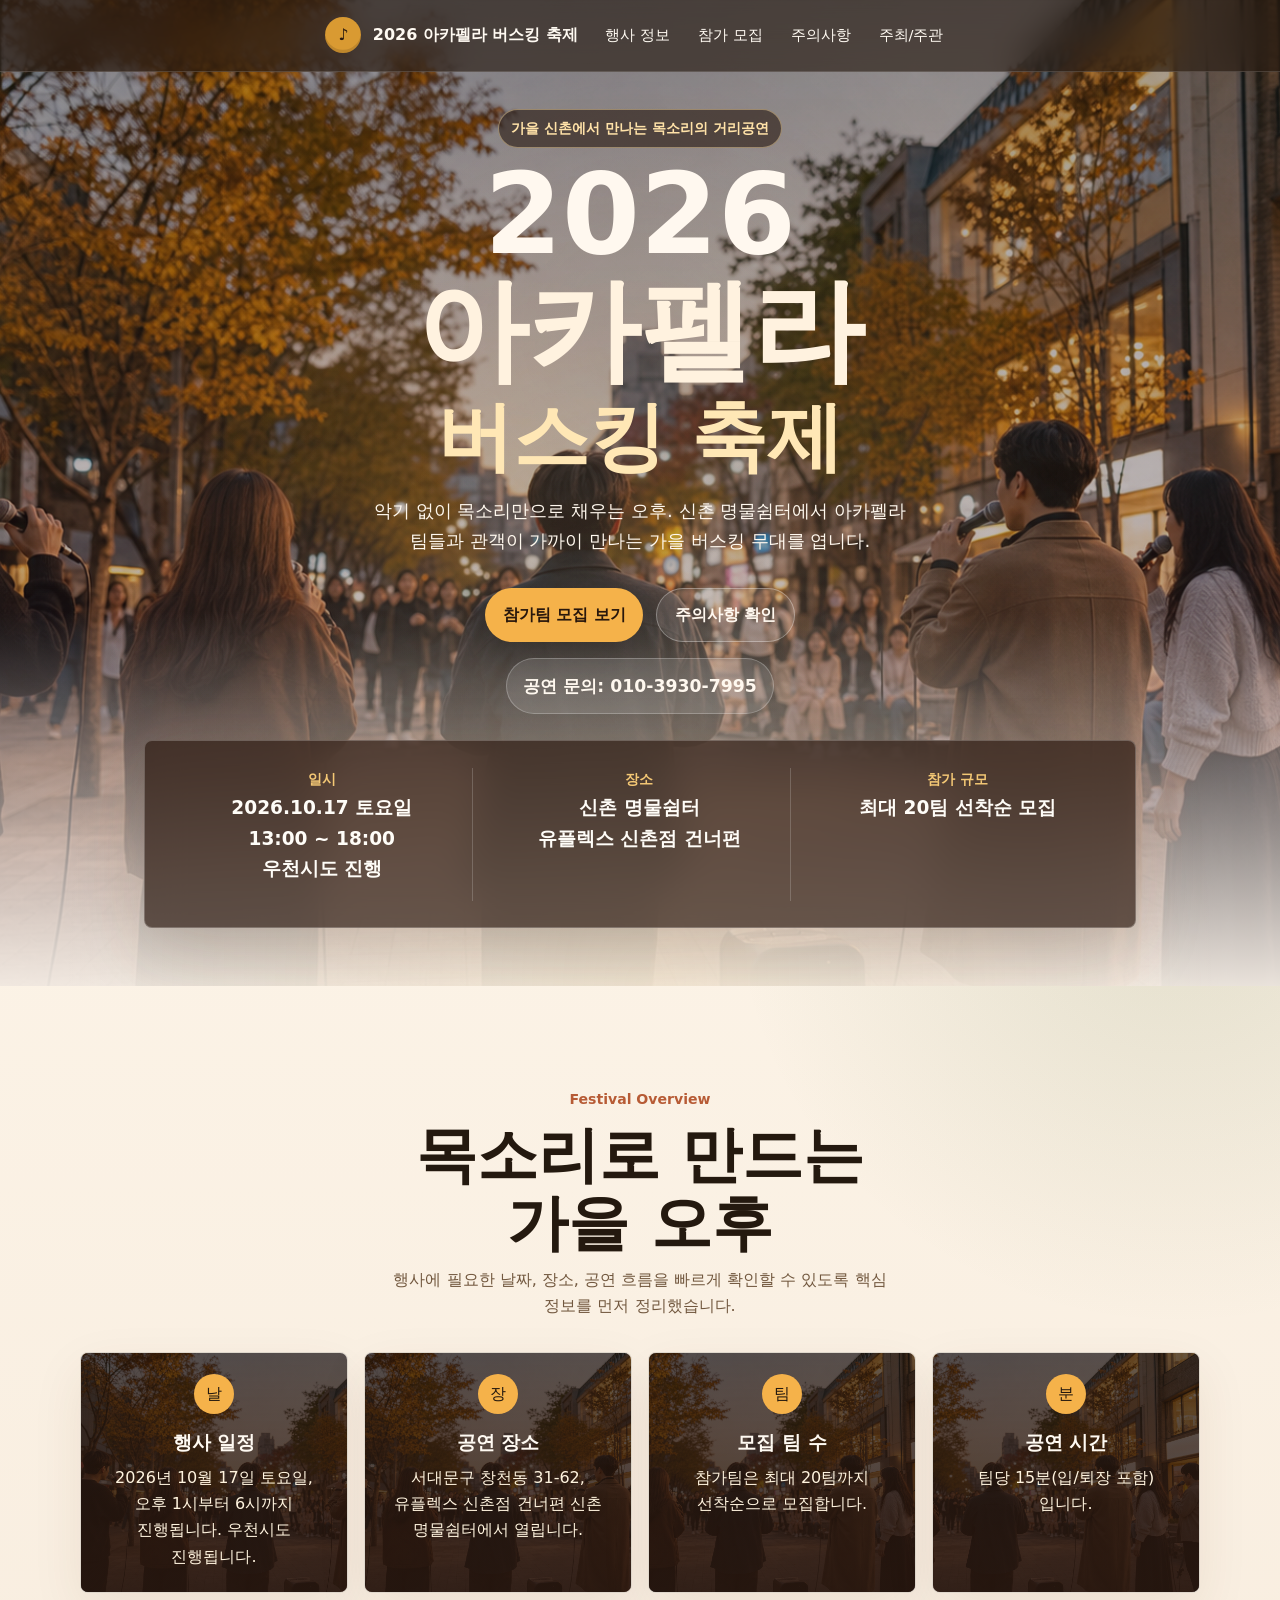
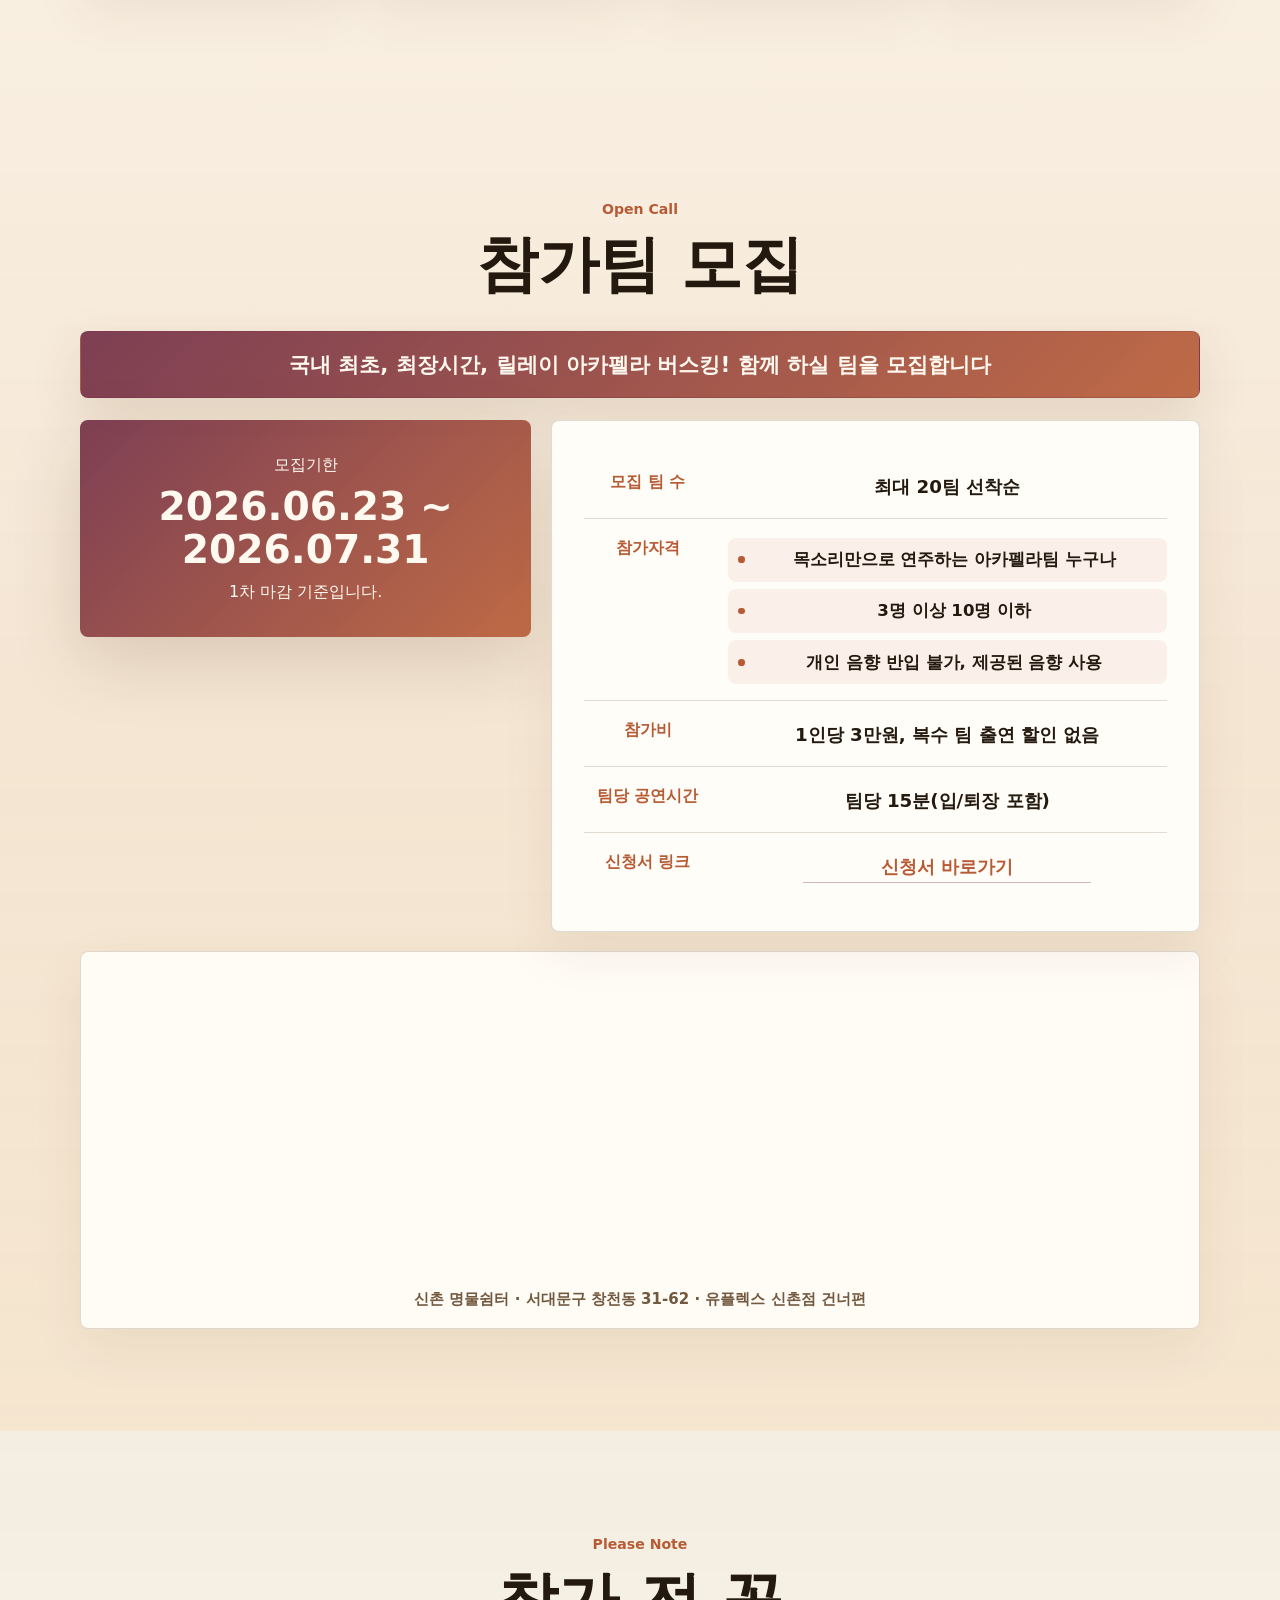
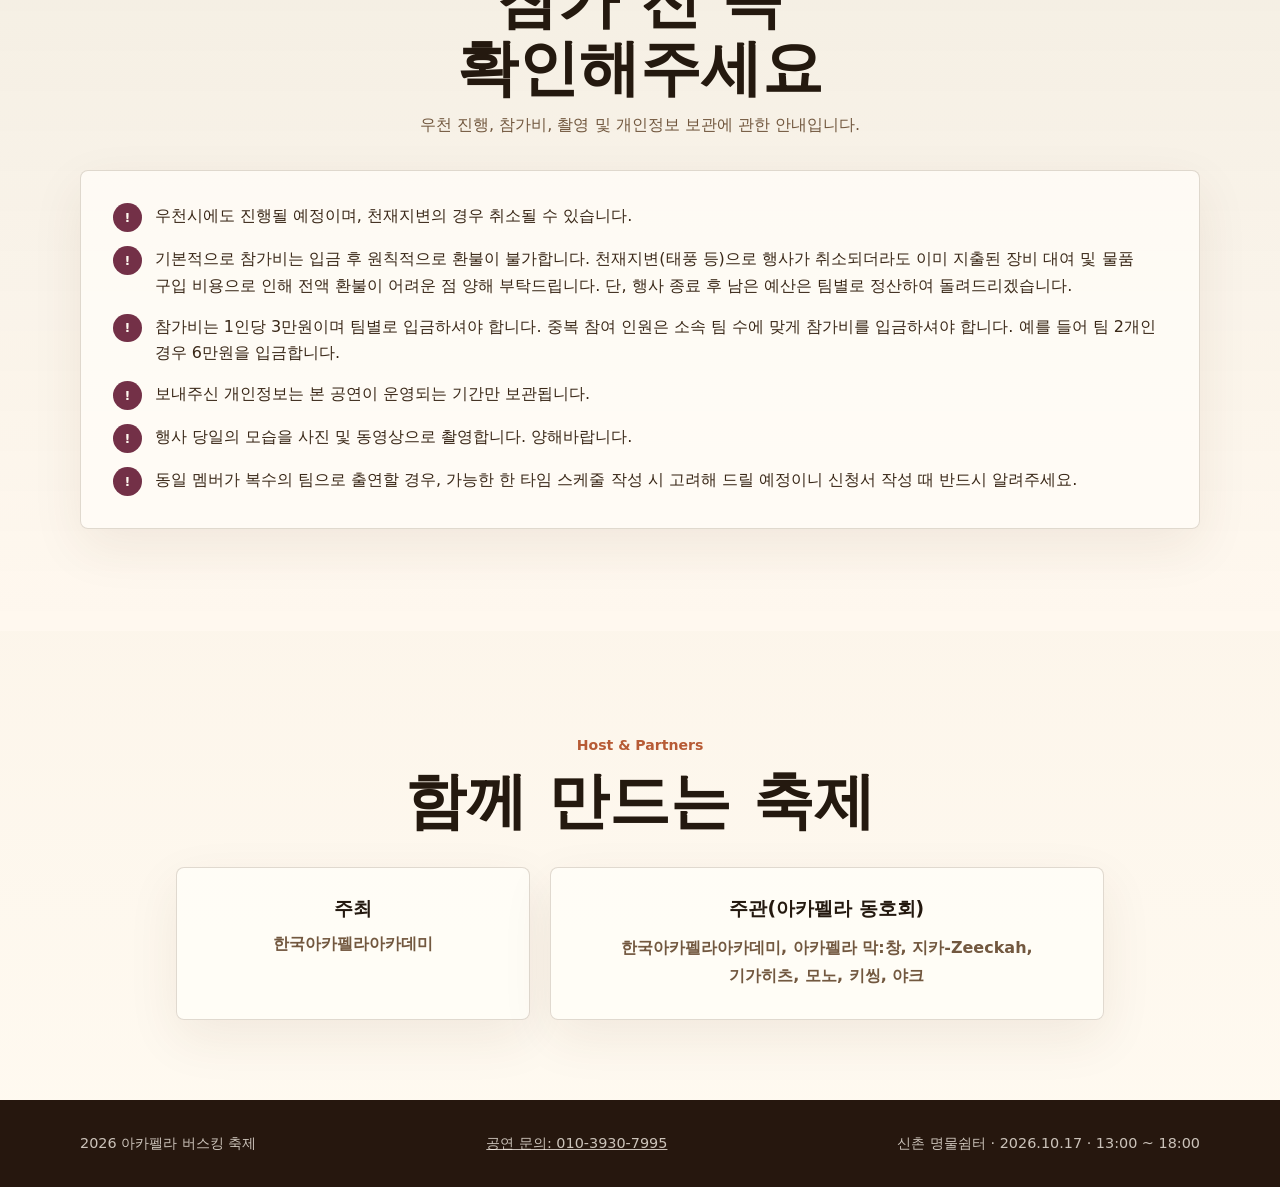
==== commit d0ec47d1: "Add files via upload" ====
--- a/index.html
+++ b/index.html
@@ -226,6 +226,26 @@
         margin-top: 2rem;
       }
 
+      .contact-callout {
+        display: inline-flex;
+        width: fit-content;
+        max-width: 100%;
+        margin-top: 1rem;
+        padding: 0.78rem 1rem;
+        align-items: center;
+        justify-content: center;
+        color: #fff8ef;
+        font-size: clamp(0.98rem, 2.4vw, 1.08rem);
+        font-weight: 800;
+        text-align: center;
+        text-decoration: none;
+        border: 1px solid rgba(255, 255, 255, 0.24);
+        border-radius: 999px;
+        background: rgba(255, 255, 255, 0.12);
+        word-break: keep-all;
+        overflow-wrap: break-word;
+      }
+
       .button {
         display: inline-flex;
         min-height: 3.25rem;
@@ -683,7 +703,14 @@
         word-break: keep-all;
         overflow-wrap: break-word;
         text-align: center;
-        text-wrap: balance;
+      }
+
+      .organizer-list span {
+        display: inline;
+      }
+
+      .organizer-list-mobile {
+        display: none;
       }
 
       footer {
@@ -847,6 +874,19 @@
         .notice-list li::before {
           width: 1.55rem;
           height: 1.55rem;
+        }
+
+        .organizer-list {
+          display: none;
+        }
+
+        .organizer-list-mobile {
+          display: grid;
+          gap: 0.42rem;
+        }
+
+        .organizer-list-mobile span {
+          display: block;
         }
       }
 
@@ -883,6 +923,7 @@
             <a class="button primary" href="#recruit">참가팀 모집 보기</a>
             <a class="button secondary" href="#notes">주의사항 확인</a>
           </div>
+          <a class="contact-callout" href="tel:01039307995">공연 문의: 010-3930-7995</a>
         </div>
         <aside class="hero-panel" aria-label="행사 핵심 정보">
           <dl>
@@ -1045,10 +1086,19 @@
             </article>
             <article class="host-box">
               <h3>주관(아카펠라 동호회)</h3>
-              <p class="organizer-list">
+              <div class="organizer-list">
                 한국아카펠라아카데미, 아카펠라 막:창, 지카-Zeeckah,<br />
                 기가히츠, 모노, 키씽, 야크
-              </p>
+              </div>
+              <div class="organizer-list organizer-list-mobile">
+                <span>한국아카펠라아카데미</span>
+                <span>아카펠라 막:창</span>
+                <span>지카-Zeeckah</span>
+                <span>기가히츠</span>
+                <span>모노</span>
+                <span>키씽</span>
+                <span>야크</span>
+              </div>
             </article>
           </div>
         </div>
@@ -1058,6 +1108,7 @@
     <footer>
       <div class="footer-inner">
         <span>2026 아카펠라 버스킹 축제</span>
+        <a href="tel:01039307995">공연 문의: 010-3930-7995</a>
         <span>신촌 명물쉼터 · 2026.10.17 · 13:00 ~ 18:00</span>
       </div>
     </footer>
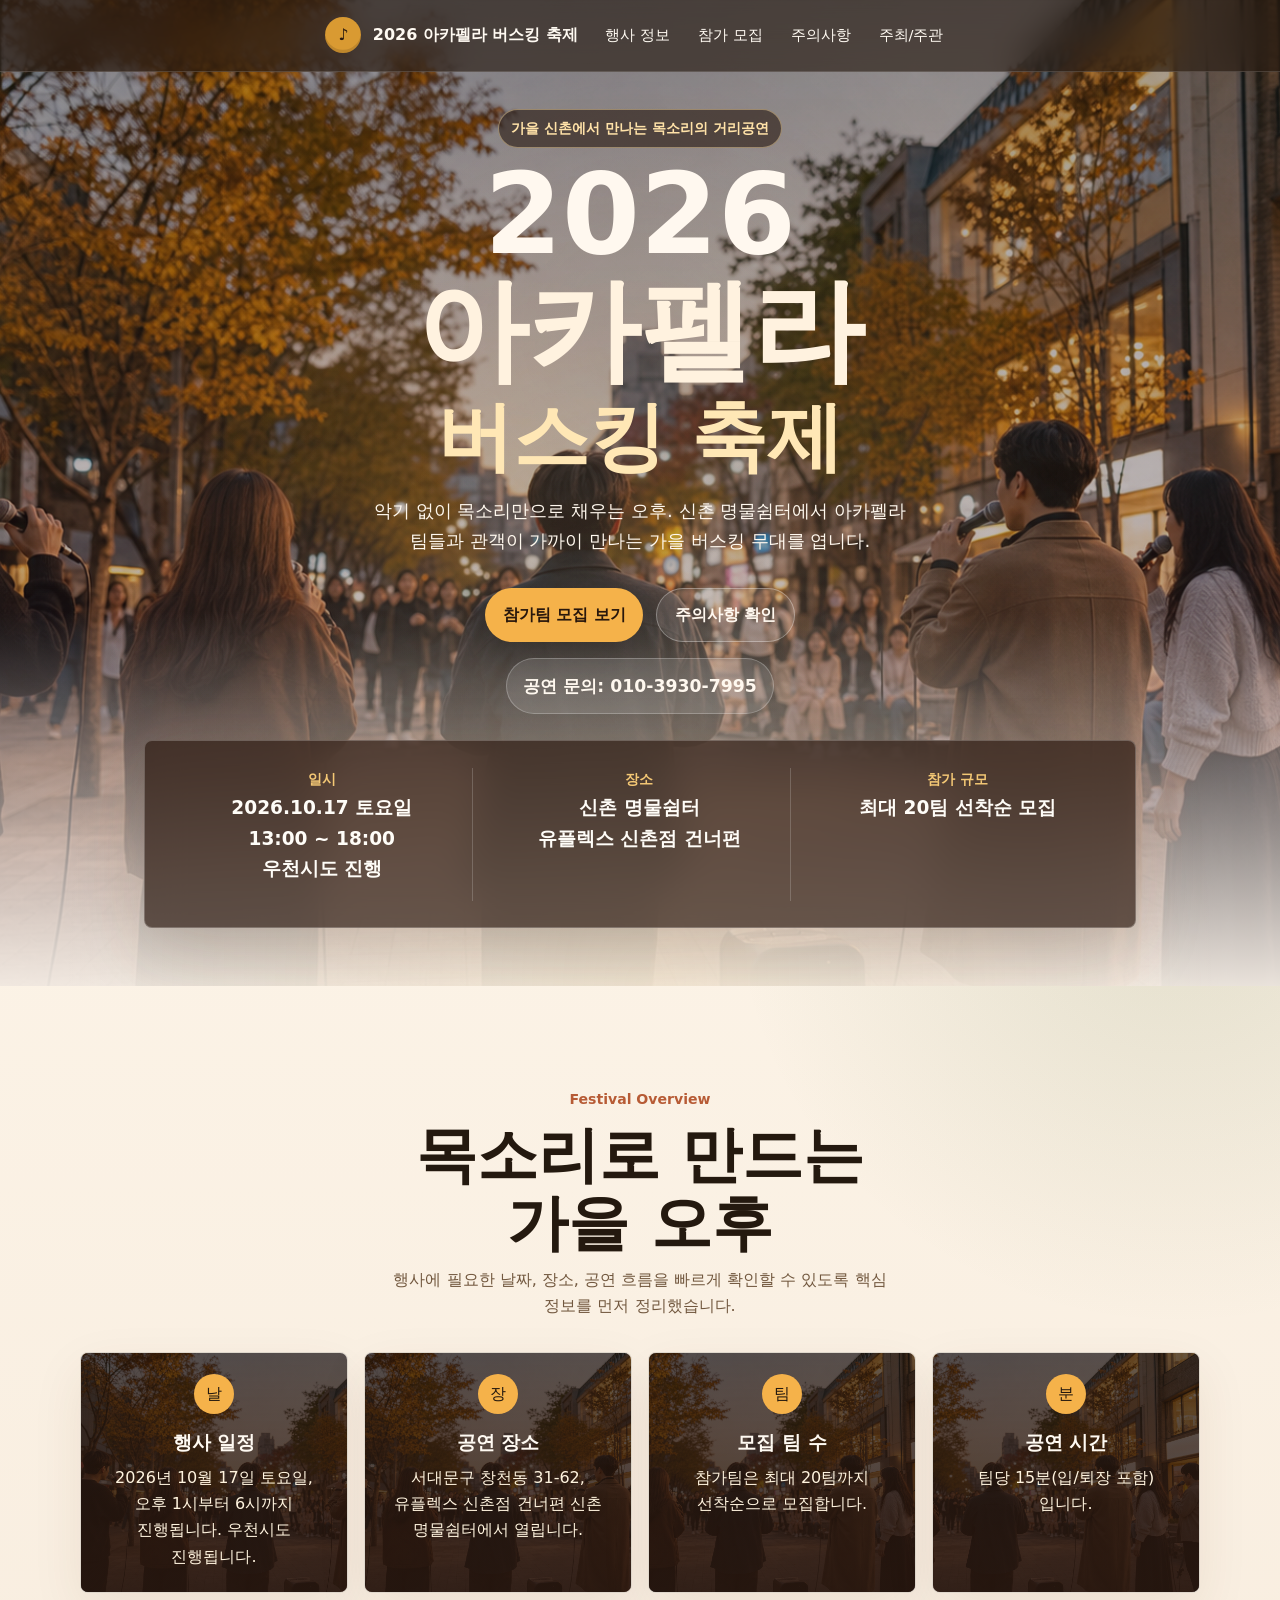
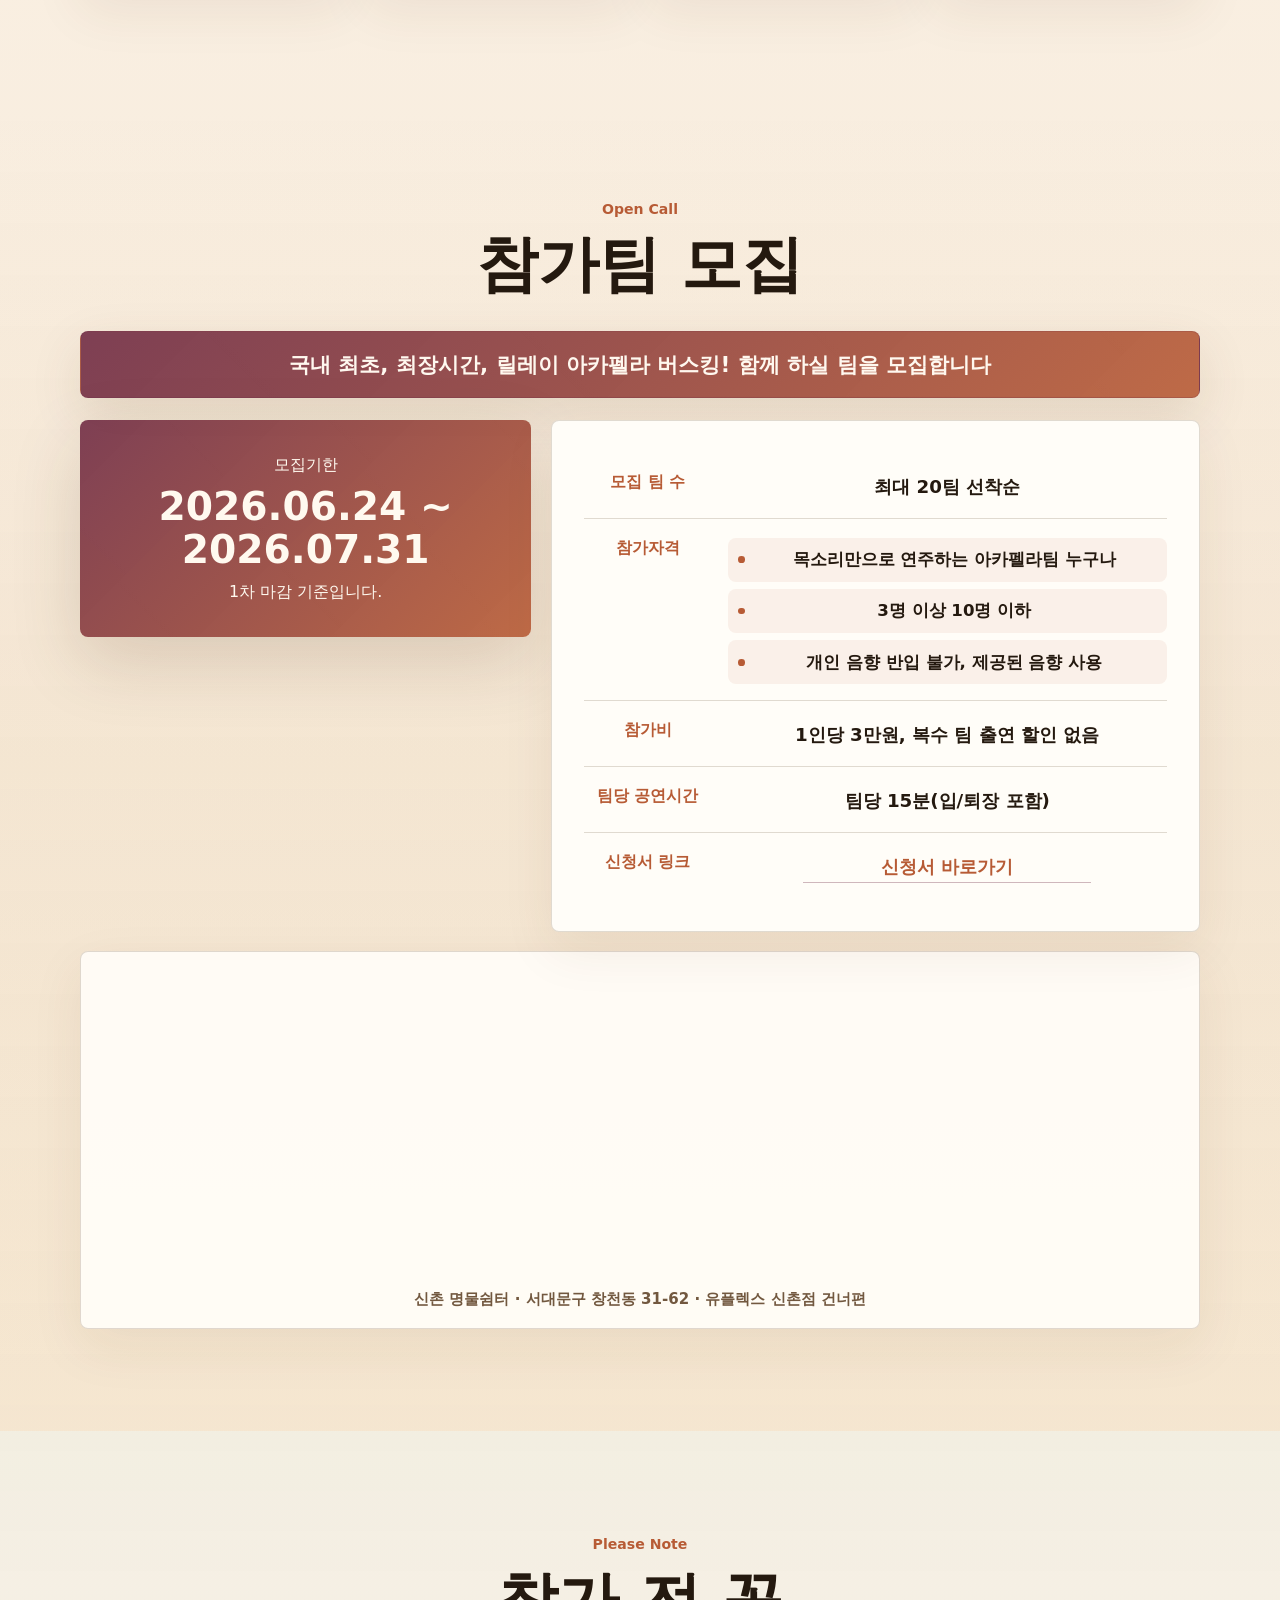
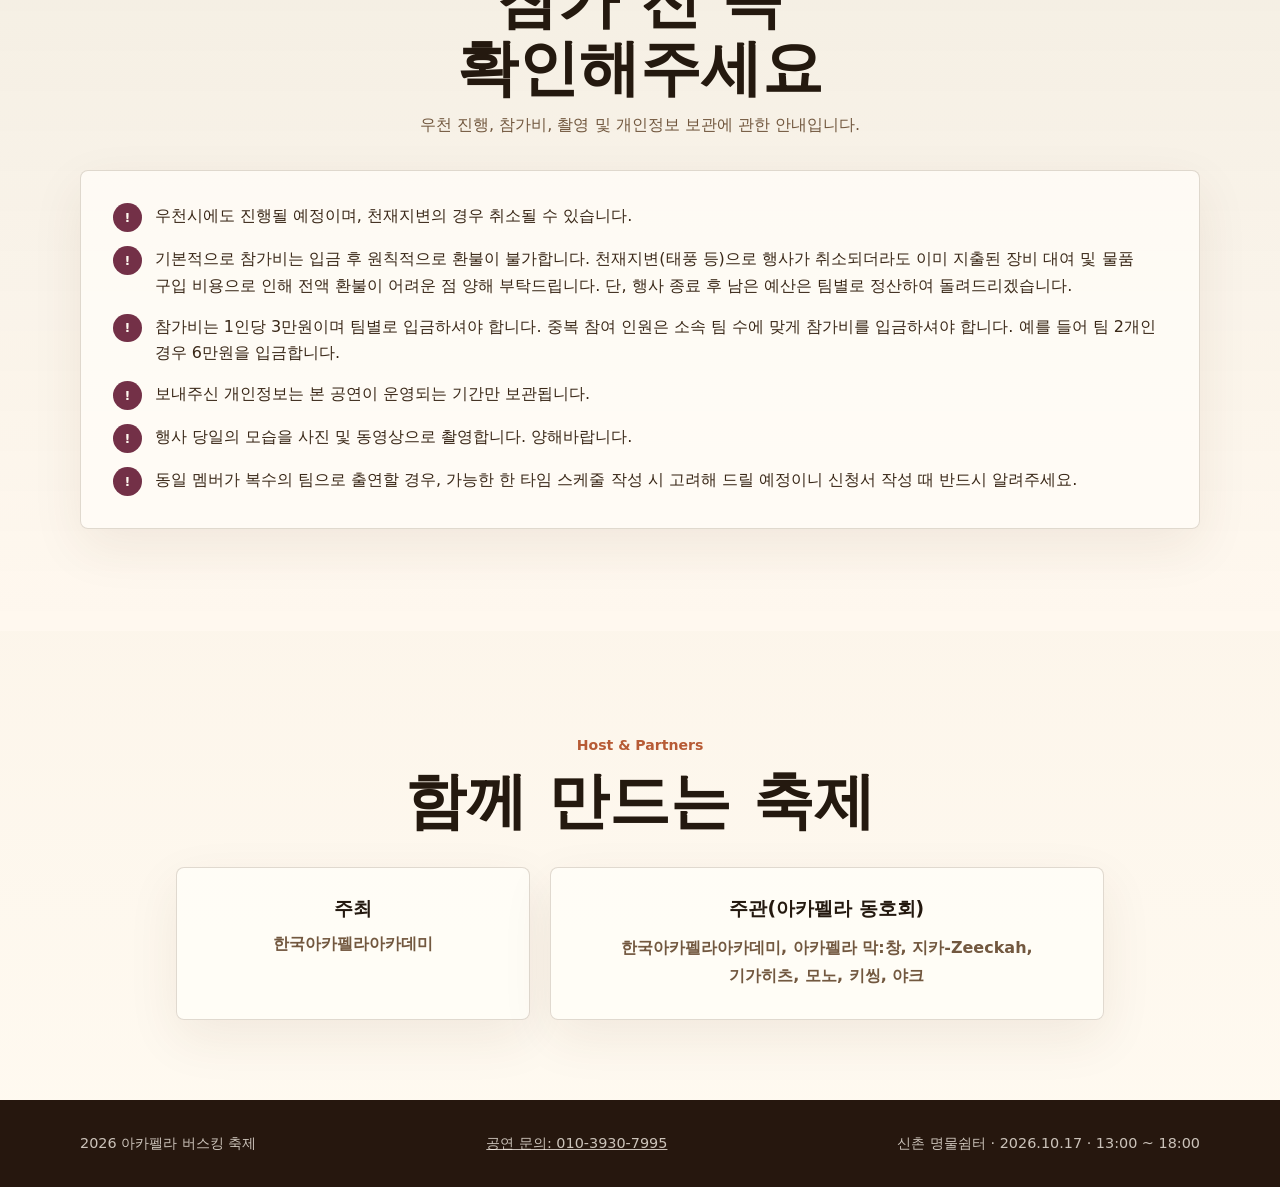
==== commit 91a7b731: "Update index.html" ====
--- a/index.html
+++ b/index.html
@@ -1,1117 +1,1117 @@
-<!doctype html>
-<html lang="ko">
-  <head>
-    <meta charset="UTF-8" />
-    <meta name="viewport" content="width=device-width, initial-scale=1.0" />
-    <title>2026 아카펠라 버스킹 축제</title>
-    <meta
-      name="description"
-      content="2026 아카펠라 버스킹 축제 참가팀 모집 안내. 2026년 10월 17일 신촌 명물쉼터에서 열립니다."
-    />
-    <style>
-      :root {
-        --ink: #24190f;
-        --muted: #72583f;
-        --paper: #fff8ef;
-        --paper-strong: #fffdf8;
-        --line: rgba(87, 55, 29, 0.18);
-        --leaf: #5f7540;
-        --clay: #b75b35;
-        --gold: #d99a32;
-        --wine: #733047;
-        --shadow: 0 24px 70px rgba(66, 36, 18, 0.16);
-        --busking-photo: url("./assets/acappella-busking-hero.png");
-      }
-
-      * {
-        box-sizing: border-box;
-      }
-
-      html {
-        scroll-behavior: smooth;
-      }
-
-      body {
-        margin: 0;
-        color: var(--ink);
-        font-family:
-          Pretendard,
-          "Noto Sans KR",
-          "Apple SD Gothic Neo",
-          "Malgun Gothic",
-          system-ui,
-          sans-serif;
-        line-height: 1.65;
-        background:
-          radial-gradient(circle at 10% 10%, rgba(217, 154, 50, 0.22), transparent 30rem),
-          radial-gradient(circle at 92% 20%, rgba(95, 117, 64, 0.16), transparent 28rem),
-          linear-gradient(180deg, #fff8ed 0%, #f6eadb 54%, #fffaf1 100%);
-        overflow-x: hidden;
-      }
-
-      a {
-        color: inherit;
-      }
-
-      .site-header {
-        position: fixed;
-        z-index: 10;
-        top: 0;
-        left: 0;
-        right: 0;
-        display: flex;
-        align-items: center;
-        justify-content: center;
-        gap: 1rem;
-        padding: 1rem clamp(1rem, 4vw, 4rem);
-        color: #fffaf2;
-        background: rgba(38, 25, 16, 0.62);
-        border-bottom: 1px solid rgba(255, 255, 255, 0.14);
-        backdrop-filter: blur(18px);
-      }
-
-      .brand {
-        display: flex;
-        align-items: center;
-        gap: 0.72rem;
-        min-width: 0;
-        font-weight: 800;
-        letter-spacing: 0;
-      }
-
-      .brand-mark {
-        display: grid;
-        width: 2.25rem;
-        height: 2.25rem;
-        flex: 0 0 auto;
-        place-items: center;
-        color: #2c1b10;
-        background: var(--gold);
-        border-radius: 50%;
-        box-shadow: inset 0 -0.2rem 0 rgba(0, 0, 0, 0.12);
-      }
-
-      .brand span:last-child {
-        overflow: hidden;
-        text-overflow: ellipsis;
-        white-space: nowrap;
-      }
-
-      .nav {
-        display: flex;
-        flex-wrap: wrap;
-        justify-content: flex-end;
-        gap: 0.35rem;
-        font-size: 0.92rem;
-      }
-
-      .nav a {
-        padding: 0.45rem 0.7rem;
-        text-decoration: none;
-        border-radius: 999px;
-      }
-
-      .nav a:hover {
-        background: rgba(255, 255, 255, 0.13);
-      }
-
-      .hero {
-        position: relative;
-        display: grid;
-        min-height: min(100svh, 58rem);
-        padding: 6.8rem 1.25rem 3.6rem;
-        overflow: hidden;
-        color: #fff8ef;
-        text-align: center;
-        background:
-          linear-gradient(180deg, rgba(18, 12, 8, 0.72) 0%, rgba(43, 25, 15, 0.56) 48%, rgba(90, 49, 65, 0.54) 100%),
-          var(--busking-photo) center / cover;
-      }
-
-      .hero::before {
-        content: "";
-        position: absolute;
-        inset: 0;
-        z-index: 0;
-        background:
-          radial-gradient(circle at 50% 34%, rgba(0, 0, 0, 0.12), transparent 24rem),
-          linear-gradient(180deg, rgba(18, 12, 8, 0.24), rgba(90, 49, 65, 0.26)),
-          var(--busking-photo) center / cover;
-        opacity: 0.72;
-      }
-
-      .hero::after {
-        content: "";
-        position: absolute;
-        inset: 0;
-        z-index: 0;
-        background:
-          radial-gradient(ellipse at center bottom, rgba(255, 226, 168, 0.22), transparent 36rem),
-          linear-gradient(180deg, transparent 62%, rgba(255, 248, 239, 0.9) 100%);
-      }
-
-      .hero-inner {
-        position: relative;
-        z-index: 1;
-        display: grid;
-        grid-template-columns: 1fr;
-        align-items: center;
-        justify-items: center;
-        gap: 1.65rem;
-        width: min(1120px, 100%);
-        margin: auto;
-      }
-
-      .hero-inner > *,
-      .section-inner > * {
-        min-width: 0;
-      }
-
-      .eyebrow {
-        display: inline-flex;
-        width: fit-content;
-        align-items: center;
-        gap: 0.55rem;
-        margin: 0 auto 1.1rem;
-        padding: 0.42rem 0.78rem;
-        color: #ffe2a8;
-        font-size: 0.9rem;
-        font-weight: 800;
-        border: 1px solid rgba(255, 226, 168, 0.44);
-        border-radius: 999px;
-        background: rgba(36, 20, 12, 0.58);
-      }
-
-      .hero h1 {
-        display: grid;
-        gap: 0.18em;
-        justify-items: center;
-        max-width: 100%;
-        margin: 0;
-        font-size: clamp(3.9rem, 13vw, 7rem);
-        line-height: 0.86;
-        letter-spacing: 0;
-        word-break: keep-all;
-      }
-
-      .title-line {
-        display: block;
-        white-space: nowrap;
-      }
-
-      .title-line:nth-child(2) {
-        color: #fff2df;
-      }
-
-      .title-line:nth-child(3) {
-        color: #ffe7b5;
-        font-size: 0.68em;
-        line-height: 1;
-      }
-
-      .hero-copy {
-        max-width: 34rem;
-        margin: 1.35rem auto 0;
-        color: #fff8ee;
-        font-size: clamp(1rem, 4vw, 1.14rem);
-        word-break: keep-all;
-        overflow-wrap: break-word;
-      }
-
-      .hero-actions {
-        display: flex;
-        flex-wrap: wrap;
-        justify-content: center;
-        gap: 0.8rem;
-        margin-top: 2rem;
-      }
-
-      .contact-callout {
-        display: inline-flex;
-        width: fit-content;
-        max-width: 100%;
-        margin-top: 1rem;
-        padding: 0.78rem 1rem;
-        align-items: center;
-        justify-content: center;
-        color: #fff8ef;
-        font-size: clamp(0.98rem, 2.4vw, 1.08rem);
-        font-weight: 800;
-        text-align: center;
-        text-decoration: none;
-        border: 1px solid rgba(255, 255, 255, 0.24);
-        border-radius: 999px;
-        background: rgba(255, 255, 255, 0.12);
-        word-break: keep-all;
-        overflow-wrap: break-word;
-      }
-
-      .button {
-        display: inline-flex;
-        min-height: 3.25rem;
-        align-items: center;
-        justify-content: center;
-        gap: 0.55rem;
-        padding: 0.8rem 1.1rem;
-        font-weight: 800;
-        text-decoration: none;
-        border-radius: 999px;
-      }
-
-      .button.primary {
-        color: #28170c;
-        background: #f5b24a;
-        box-shadow: 0 16px 36px rgba(0, 0, 0, 0.2);
-      }
-
-      .button.secondary {
-        color: #fff8ef;
-        border: 1px solid rgba(255, 255, 255, 0.32);
-        background: rgba(255, 255, 255, 0.1);
-      }
-
-      .hero-panel {
-        width: min(100%, 62rem);
-        padding: clamp(1.2rem, 3vw, 1.65rem);
-        border: 1px solid rgba(255, 255, 255, 0.22);
-        border-radius: 8px;
-        background: rgba(44, 25, 16, 0.68);
-        box-shadow: var(--shadow);
-        backdrop-filter: blur(18px);
-      }
-
-      .hero-panel dl {
-        display: grid;
-        grid-template-columns: repeat(3, minmax(0, 1fr));
-        gap: 1rem;
-        margin: 0;
-      }
-
-      .hero-panel div {
-        padding-bottom: 1rem;
-        border-right: 1px solid rgba(255, 255, 255, 0.18);
-        border-bottom: 0;
-      }
-
-      .hero-panel div:last-child {
-        padding-bottom: 0;
-        border-right: 0;
-      }
-
-      dt {
-        color: #f4c875;
-        font-size: 0.86rem;
-        font-weight: 800;
-        text-align: center;
-      }
-
-      dd {
-        margin: 0.18rem 0 0;
-        font-size: clamp(1rem, 1.6vw, 1.16rem);
-        font-weight: 800;
-        color: #fffdf8;
-        text-align: center;
-      }
-
-      main {
-        position: relative;
-        z-index: 2;
-      }
-
-      section {
-        padding: clamp(3.8rem, 8vw, 6.5rem) 1.25rem;
-      }
-
-      .section-inner {
-        width: min(1120px, 100%);
-        margin: 0 auto;
-      }
-
-      .section-heading {
-        display: grid;
-        gap: 0.6rem;
-        justify-items: center;
-        max-width: 34rem;
-        margin: 0 auto 2rem;
-        text-align: center;
-      }
-
-      .section-heading p {
-        margin: 0;
-        color: var(--muted);
-        word-break: keep-all;
-        overflow-wrap: break-word;
-      }
-
-      .label {
-        color: var(--clay);
-        font-size: 0.88rem;
-        font-weight: 900;
-      }
-
-      h2 {
-        margin: 0;
-        font-size: clamp(2rem, 5vw, 3.8rem);
-        line-height: 1.12;
-        letter-spacing: 0;
-        word-break: keep-all;
-        overflow-wrap: break-word;
-        text-wrap: balance;
-      }
-
-      h3 {
-        margin: 0;
-        font-size: 1.18rem;
-        line-height: 1.35;
-      }
-
-      .quick-grid {
-        display: grid;
-        grid-template-columns: repeat(4, minmax(0, 1fr));
-        gap: 1rem;
-        margin-inline: auto;
-      }
-
-      .info-card,
-      .recruit-box,
-      .notice-box,
-      .host-box {
-        border: 1px solid var(--line);
-        border-radius: 8px;
-        background: rgba(255, 253, 248, 0.78);
-        box-shadow: 0 18px 52px rgba(93, 55, 25, 0.08);
-      }
-
-      .info-card {
-        position: relative;
-        overflow: hidden;
-        min-height: 11rem;
-        padding: 1.35rem;
-        color: #fffaf2;
-        text-align: center;
-      }
-
-      .info-card::before {
-        content: "";
-        position: absolute;
-        inset: 0;
-        z-index: 0;
-        background:
-          linear-gradient(180deg, rgba(26, 15, 8, 0.5), rgba(80, 43, 34, 0.66)),
-          var(--busking-photo) center / cover;
-      }
-
-      .info-card::after {
-        content: "";
-        position: absolute;
-        inset: 0;
-        z-index: 0;
-        background: linear-gradient(180deg, rgba(31, 18, 10, 0.34), rgba(31, 18, 10, 0.72));
-      }
-
-      .info-card:nth-child(1)::before {
-        background-image:
-          linear-gradient(180deg, rgba(26, 15, 8, 0.5), rgba(80, 43, 34, 0.62)),
-          var(--busking-photo);
-        background-position: 18% 42%;
-      }
-
-      .info-card:nth-child(2)::before {
-        background-image:
-          linear-gradient(180deg, rgba(26, 15, 8, 0.5), rgba(80, 43, 34, 0.62)),
-          var(--busking-photo);
-        background-position: 44% 44%;
-      }
-
-      .info-card:nth-child(3)::before {
-        background-image:
-          linear-gradient(180deg, rgba(26, 15, 8, 0.5), rgba(80, 43, 34, 0.62)),
-          var(--busking-photo);
-        background-position: 68% 40%;
-      }
-
-      .info-card:nth-child(4)::before {
-        background-image:
-          linear-gradient(180deg, rgba(26, 15, 8, 0.5), rgba(80, 43, 34, 0.62)),
-          var(--busking-photo);
-        background-position: 86% 52%;
-      }
-
-      .info-card > * {
-        position: relative;
-        z-index: 1;
-      }
-
-      .info-card .icon {
-        display: grid;
-        width: 2.5rem;
-        height: 2.5rem;
-        place-items: center;
-        margin: 0 auto 1rem;
-        color: #24190f;
-        background: #f5b24a;
-        border-radius: 50%;
-      }
-
-      .info-card p {
-        margin: 0.55rem 0 0;
-        color: #fff4df;
-        word-break: keep-all;
-        overflow-wrap: break-word;
-      }
-
-      .recruit {
-        background: linear-gradient(180deg, rgba(255, 255, 255, 0) 0%, rgba(217, 154, 50, 0.1) 100%);
-      }
-
-      .recruit-layout {
-        display: grid;
-        grid-template-columns: minmax(0, 0.82fr) minmax(0, 1.18fr);
-        gap: 1.2rem;
-        align-items: start;
-      }
-
-      .recruit-highlight {
-        margin: 0 auto 1.35rem;
-        padding: 0.95rem 1.1rem;
-        color: #fff8ef;
-        font-size: clamp(1.12rem, 2.3vw, 1.34rem);
-        font-weight: 800;
-        text-align: center;
-        border: 1px solid rgba(115, 48, 71, 0.24);
-        border-radius: 8px;
-        background:
-          linear-gradient(135deg, rgba(115, 48, 71, 0.92), rgba(183, 91, 53, 0.9)),
-          linear-gradient(45deg, transparent, rgba(255, 255, 255, 0.16));
-        box-shadow: 0 18px 52px rgba(93, 55, 25, 0.12);
-        word-break: keep-all;
-        overflow-wrap: break-word;
-      }
-
-      .recruit-box {
-        padding: clamp(1.25rem, 3vw, 2rem);
-        background: var(--paper-strong);
-      }
-
-      .map-box {
-        overflow: hidden;
-        margin-top: 1.2rem;
-        border: 1px solid var(--line);
-        border-radius: 8px;
-        background: rgba(255, 253, 248, 0.92);
-        box-shadow: 0 18px 52px rgba(93, 55, 25, 0.08);
-      }
-
-      .map-frame {
-        width: 100%;
-        height: 20rem;
-        border: 0;
-        display: block;
-      }
-
-      .map-caption {
-        padding: 0.9rem 1rem 1rem;
-        color: var(--muted);
-        font-size: 0.94rem;
-        font-weight: 700;
-        text-align: center;
-        word-break: keep-all;
-        overflow-wrap: break-word;
-      }
-
-      .deadline {
-        display: grid;
-        gap: 0.5rem;
-        padding: clamp(1.25rem, 3vw, 2rem);
-        color: #fff9ef;
-        text-align: center;
-        border-radius: 8px;
-        background:
-          linear-gradient(135deg, rgba(115, 48, 71, 0.92), rgba(183, 91, 53, 0.9)),
-          linear-gradient(45deg, transparent, rgba(255, 255, 255, 0.16));
-        box-shadow: var(--shadow);
-      }
-
-      .deadline strong {
-        font-size: clamp(1.65rem, 5vw, 2.45rem);
-        line-height: 1.08;
-        word-break: keep-all;
-      }
-
-      .detail-list {
-        display: grid;
-        gap: 0;
-        margin: 0;
-      }
-
-      .detail-row {
-        display: grid;
-        grid-template-columns: 8rem minmax(0, 1fr);
-        gap: 1rem;
-        padding: 1rem 0;
-        border-bottom: 1px solid var(--line);
-      }
-
-      .detail-row:last-child {
-        border-bottom: 0;
-      }
-
-      .detail-row dt {
-        color: var(--clay);
-        font-size: 1.02rem;
-        font-weight: 900;
-        text-align: center;
-      }
-
-      .detail-row dd {
-        color: var(--ink);
-        font-size: 1.14rem;
-        font-weight: 700;
-        word-break: keep-all;
-        overflow-wrap: break-word;
-        text-align: center;
-      }
-
-      .inline-list {
-        display: grid;
-        gap: 0.45rem;
-        padding: 0;
-        margin: 0;
-        list-style: none;
-      }
-
-      .inline-list li {
-        display: grid;
-        grid-template-columns: 0.42rem minmax(0, 1fr);
-        align-items: center;
-        gap: 0.45rem;
-        padding: 0.52rem 0.65rem;
-        border-radius: 8px;
-        background: rgba(183, 91, 53, 0.08);
-        color: var(--ink);
-        font-size: 1.04rem;
-        word-break: keep-all;
-        overflow-wrap: break-word;
-      }
-
-      .inline-list li::before {
-        content: "";
-        width: 0.42rem;
-        height: 0.42rem;
-        border-radius: 50%;
-        background: var(--clay);
-      }
-
-      .empty-link {
-        display: inline-flex;
-        width: min(100%, 18rem);
-        min-height: 1.8rem;
-        margin: 0 auto;
-        align-items: center;
-        justify-content: center;
-        color: var(--clay);
-        font-weight: 800;
-        text-decoration: none;
-        border-bottom: 1px solid rgba(115, 48, 71, 0.34);
-      }
-
-      .notes {
-        background:
-          linear-gradient(180deg, rgba(95, 117, 64, 0.08), rgba(255, 255, 255, 0)),
-          var(--paper);
-      }
-
-      .notice-box {
-        padding: clamp(1.25rem, 3vw, 2rem);
-      }
-
-      .notice-list {
-        display: grid;
-        gap: 0.9rem;
-        padding: 0;
-        margin: 0;
-        list-style: none;
-      }
-
-      .notice-list li {
-        display: grid;
-        grid-template-columns: 1.8rem minmax(0, 1fr);
-        gap: 0.8rem;
-        align-items: start;
-        color: #3a2818;
-        word-break: keep-all;
-        overflow-wrap: break-word;
-      }
-
-      .notice-list li::before {
-        content: "!";
-        display: grid;
-        width: 1.8rem;
-        height: 1.8rem;
-        place-items: center;
-        color: #fff8ef;
-        font-size: 0.8rem;
-        font-weight: 900;
-        border-radius: 50%;
-        background: var(--wine);
-      }
-
-      .hosts {
-        padding-bottom: 5rem;
-      }
-
-      .hosts .section-inner {
-        display: grid;
-        justify-items: center;
-      }
-
-      .host-grid {
-        display: grid;
-        grid-template-columns: minmax(0, 0.78fr) minmax(0, 1.22fr);
-        gap: 1.2rem;
-        width: min(58rem, 100%);
-        margin-inline: auto;
-      }
-
-      .host-box {
-        min-width: 0;
-        display: flex;
-        flex-direction: column;
-        align-items: center;
-        padding: clamp(1.25rem, 3vw, 1.8rem);
-        background: rgba(255, 253, 248, 0.88);
-        text-align: center;
-      }
-
-      .host-box p {
-        margin: 0.55rem 0 0;
-        color: var(--muted);
-        font-weight: 700;
-        word-break: keep-all;
-        overflow-wrap: break-word;
-      }
-
-      .organizer-list {
-        display: block;
-        width: 100%;
-        max-width: 100%;
-        margin: 0.75rem auto 0;
-        color: var(--muted);
-        font-size: 1rem;
-        font-weight: 800;
-        line-height: 1.75;
-        word-break: keep-all;
-        overflow-wrap: break-word;
-        text-align: center;
-      }
-
-      .organizer-list span {
-        display: inline;
-      }
-
-      .organizer-list-mobile {
-        display: none;
-      }
-
-      footer {
-        padding: 2rem clamp(1.25rem, 5vw, 5rem);
-        color: rgba(255, 248, 239, 0.76);
-        background: #26170e;
-      }
-
-      .footer-inner {
-        display: flex;
-        width: min(1120px, 100%);
-        margin: 0 auto;
-        justify-content: space-between;
-        gap: 1rem;
-        font-size: 0.9rem;
-      }
-
-      @media (max-width: 900px) {
-        .site-header {
-          align-items: center;
-          padding: 0.85rem 1rem;
-        }
-
-        .nav {
-          display: none;
-        }
-
-        .hero {
-          min-height: min(100svh, 52rem);
-          padding-top: 6.1rem;
-        }
-
-        .hero-inner,
-        .recruit-layout,
-        .host-grid {
-          grid-template-columns: 1fr;
-        }
-
-        .hero-panel {
-          max-width: 24rem;
-        }
-
-        .hero-panel dl {
-          grid-template-columns: 1fr;
-        }
-
-        .hero-panel div {
-          border-right: 0;
-          border-bottom: 1px solid rgba(255, 255, 255, 0.18);
-        }
-
-        .hero-panel div:last-child {
-          border-bottom: 0;
-        }
-
-        .quick-grid {
-          grid-template-columns: repeat(2, minmax(0, 1fr));
-        }
-
-      }
-
-      @media (max-width: 620px) {
-        body {
-          line-height: 1.58;
-        }
-
-        .section-inner {
-          display: grid;
-          justify-items: center;
-        }
-
-        .hero {
-          padding-right: 1.15rem;
-          padding-bottom: 3.2rem;
-          padding-left: 1.15rem;
-          min-height: 50rem;
-        }
-
-        .hero h1 {
-          font-size: clamp(3.45rem, 17vw, 4.35rem);
-        }
-
-        .hero-copy {
-          max-width: 19rem;
-          margin-right: auto;
-          margin-left: auto;
-        }
-
-        .hero-actions,
-        .hero-panel,
-        .quick-grid,
-        .recruit-box,
-        .deadline,
-          .notice-box,
-          .host-grid {
-          width: 100%;
-          max-width: 19rem;
-          margin-right: auto;
-          margin-left: auto;
-        }
-
-        .section-heading {
-          width: 100%;
-          max-width: 19rem;
-          margin-right: auto;
-          margin-left: auto;
-        }
-
-        .section-heading h2 {
-          word-break: keep-all;
-          overflow-wrap: normal;
-        }
-
-        .section-heading p {
-          word-break: keep-all;
-          overflow-wrap: break-word;
-        }
-
-        .hero-actions,
-        .footer-inner {
-          flex-direction: column;
-        }
-
-        .button {
-          width: 100%;
-          max-width: 100%;
-        }
-
-        .map-frame {
-          height: 16rem;
-        }
-
-        .quick-grid {
-          grid-template-columns: 1fr;
-        }
-
-        .info-card {
-          min-height: auto;
-        }
-
-        .detail-row {
-          grid-template-columns: 1fr;
-          gap: 0.25rem;
-          padding: 0.9rem 0;
-        }
-
-        .detail-row dt,
-        .detail-row dd {
-          text-align: center;
-        }
-
-        .inline-list li {
-          text-align: left;
-        }
-
-        .notice-list li {
-          grid-template-columns: 1.55rem minmax(0, 1fr);
-          gap: 0.65rem;
-        }
-
-        .notice-list li::before {
-          width: 1.55rem;
-          height: 1.55rem;
-        }
-
-        .organizer-list {
-          display: none;
-        }
-
-        .organizer-list-mobile {
-          display: grid;
-          gap: 0.42rem;
-        }
-
-        .organizer-list-mobile span {
-          display: block;
-        }
-      }
-
-    </style>
-  </head>
-  <body>
-    <header class="site-header" aria-label="상단 내비게이션">
-      <div class="brand">
-        <span class="brand-mark" aria-hidden="true">♪</span>
-        <span>2026 아카펠라 버스킹 축제</span>
-      </div>
-      <nav class="nav" aria-label="페이지 이동">
-        <a href="#about">행사 정보</a>
-        <a href="#recruit">참가 모집</a>
-        <a href="#notes">주의사항</a>
-        <a href="#hosts">주최/주관</a>
-      </nav>
-    </header>
-
-    <section class="hero" aria-labelledby="hero-title">
-      <div class="hero-inner">
-        <div>
-          <p class="eyebrow">가을 신촌에서 만나는 목소리의 거리공연</p>
-          <h1 id="hero-title">
-            <span class="title-line">2026</span>
-            <span class="title-line">아카펠라</span>
-            <span class="title-line">버스킹 축제</span>
-          </h1>
-          <p class="hero-copy">
-            악기 없이 목소리만으로 채우는 오후. 신촌 명물쉼터에서 아카펠라 팀들과 관객이 가까이
-            만나는 가을 버스킹 무대를 엽니다.
-          </p>
-          <div class="hero-actions" aria-label="주요 이동">
-            <a class="button primary" href="#recruit">참가팀 모집 보기</a>
-            <a class="button secondary" href="#notes">주의사항 확인</a>
-          </div>
-          <a class="contact-callout" href="tel:01039307995">공연 문의: 010-3930-7995</a>
-        </div>
-        <aside class="hero-panel" aria-label="행사 핵심 정보">
-          <dl>
-            <div>
-              <dt>일시</dt>
-              <dd>2026.10.17 토요일<br />13:00 ~ 18:00<br />우천시도 진행</dd>
-            </div>
-            <div>
-              <dt>장소</dt>
-              <dd>신촌 명물쉼터<br />유플렉스 신촌점 건너편</dd>
-            </div>
-            <div>
-              <dt>참가 규모</dt>
-              <dd>최대 20팀 선착순 모집</dd>
-            </div>
-          </dl>
-        </aside>
-      </div>
-    </section>
-
-    <main>
-      <section id="about" aria-labelledby="about-title">
-        <div class="section-inner">
-          <div class="section-heading">
-            <span class="label">Festival Overview</span>
-            <h2 id="about-title">목소리로 만드는 가을 오후</h2>
-            <p>
-              행사에 필요한 날짜, 장소, 공연 흐름을 빠르게 확인할 수 있도록 핵심 정보를 먼저 정리했습니다.
-            </p>
-          </div>
-          <div class="quick-grid">
-            <article class="info-card">
-              <span class="icon" aria-hidden="true">날</span>
-              <h3>행사 일정</h3>
-              <p>2026년 10월 17일 토요일, 오후 1시부터 6시까지 진행됩니다. 우천시도 진행됩니다.</p>
-            </article>
-            <article class="info-card">
-              <span class="icon" aria-hidden="true">장</span>
-              <h3>공연 장소</h3>
-              <p>서대문구 창천동 31-62, 유플렉스 신촌점 건너편 신촌 명물쉼터에서 열립니다.</p>
-            </article>
-            <article class="info-card">
-              <span class="icon" aria-hidden="true">팀</span>
-              <h3>모집 팀 수</h3>
-              <p>참가팀은 최대 20팀까지 선착순으로 모집합니다.</p>
-            </article>
-            <article class="info-card">
-              <span class="icon" aria-hidden="true">분</span>
-              <h3>공연 시간</h3>
-              <p>팀당 15분(입/퇴장 포함)입니다.</p>
-            </article>
-          </div>
-        </div>
-      </section>
-
-      <section class="recruit" id="recruit" aria-labelledby="recruit-title">
-        <div class="section-inner">
-          <div class="section-heading">
-            <span class="label">Open Call</span>
-            <h2 id="recruit-title">참가팀 모집</h2>
-          </div>
-          <div class="recruit-highlight">
-            국내 최초, 최장시간, 릴레이 아카펠라 버스킹! 함께 하실 팀을 모집합니다
-          </div>
-          <div class="recruit-layout">
-            <div class="deadline" aria-label="모집 마감 안내">
-              <span>모집기한</span>
-              <strong>2026.06.23 ~ 2026.07.31</strong>
-              <span>1차 마감 기준입니다.</span>
-            </div>
-            <div class="recruit-box">
-              <dl class="detail-list">
-                <div class="detail-row">
-                  <dt>모집 팀 수</dt>
-                  <dd>최대 20팀 선착순</dd>
-                </div>
-                <div class="detail-row">
-                  <dt>참가자격</dt>
-                  <dd>
-                    <ul class="inline-list">
-                      <li>목소리만으로 연주하는 아카펠라팀 누구나</li>
-                      <li>3명 이상 10명 이하</li>
-                      <li>개인 음향 반입 불가, 제공된 음향 사용</li>
-                    </ul>
-                  </dd>
-                </div>
-                <div class="detail-row">
-                  <dt>참가비</dt>
-                  <dd>1인당 3만원, 복수 팀 출연 할인 없음</dd>
-                </div>
-                <div class="detail-row">
-                  <dt>팀당 공연시간</dt>
-                  <dd>팀당 15분(입/퇴장 포함)</dd>
-                </div>
-                <div class="detail-row">
-                  <dt>신청서 링크</dt>
-                  <dd>
-                    <a class="empty-link" href="https://naver.me/Fc6BlXWu" target="_blank" rel="noreferrer"
-                      >신청서 바로가기</a
-                    >
-                  </dd>
-                </div>
-              </dl>
-            </div>
-          </div>
-          <div class="map-box" aria-label="신촌 명물쉼터 지도">
-            <iframe
-              class="map-frame"
-              loading="lazy"
-              referrerpolicy="no-referrer-when-downgrade"
-              src="https://maps.google.com/maps?q=%EC%84%9C%EC%9A%B8%20%EC%84%9C%EB%8C%80%EB%AC%B8%EA%B5%AC%20%EC%B0%BD%EC%B2%9C%EB%8F%99%2031-62&z=17&output=embed"
-              title="신촌 명물쉼터 위치 지도"
-            ></iframe>
-            <div class="map-caption">신촌 명물쉼터 · 서대문구 창천동 31-62 · 유플렉스 신촌점 건너편</div>
-          </div>
-        </div>
-      </section>
-
-      <section class="notes" id="notes" aria-labelledby="notes-title">
-        <div class="section-inner">
-          <div class="section-heading">
-            <span class="label">Please Note</span>
-            <h2 id="notes-title">참가 전 꼭 확인해주세요</h2>
-            <p>우천 진행, 참가비, 촬영 및 개인정보 보관에 관한 안내입니다.</p>
-          </div>
-          <div class="notice-box">
-            <ul class="notice-list">
-              <li>우천시에도 진행될 예정이며, 천재지변의 경우 취소될 수 있습니다.</li>
-              <li>
-                기본적으로 참가비는 입금 후 원칙적으로 환불이 불가합니다. 천재지변(태풍 등)으로
-                행사가 취소되더라도 이미 지출된 장비 대여 및 물품 구입 비용으로 인해 전액 환불이
-                어려운 점 양해 부탁드립니다. 단, 행사 종료 후 남은 예산은 팀별로 정산하여
-                돌려드리겠습니다.
-              </li>
-              <li>
-                참가비는 1인당 3만원이며 팀별로 입금하셔야 합니다. 중복 참여 인원은 소속 팀 수에
-                맞게 참가비를 입금하셔야 합니다. 예를 들어 팀 2개인 경우 6만원을 입금합니다.
-              </li>
-              <li>보내주신 개인정보는 본 공연이 운영되는 기간만 보관됩니다.</li>
-              <li>행사 당일의 모습을 사진 및 동영상으로 촬영합니다. 양해바랍니다.</li>
-              <li>
-                동일 멤버가 복수의 팀으로 출연할 경우, 가능한 한 타임 스케줄 작성 시 고려해 드릴
-                예정이니 신청서 작성 때 반드시 알려주세요.
-              </li>
-            </ul>
-          </div>
-        </div>
-      </section>
-
-      <section class="hosts" id="hosts" aria-labelledby="hosts-title">
-        <div class="section-inner">
-          <div class="section-heading">
-            <span class="label">Host & Partners</span>
-            <h2 id="hosts-title">함께 만드는 축제</h2>
-          </div>
-          <div class="host-grid">
-            <article class="host-box">
-              <h3>주최</h3>
-              <p>한국아카펠라아카데미</p>
-            </article>
-            <article class="host-box">
-              <h3>주관(아카펠라 동호회)</h3>
-              <div class="organizer-list">
-                한국아카펠라아카데미, 아카펠라 막:창, 지카-Zeeckah,<br />
-                기가히츠, 모노, 키씽, 야크
-              </div>
-              <div class="organizer-list organizer-list-mobile">
-                <span>한국아카펠라아카데미</span>
-                <span>아카펠라 막:창</span>
-                <span>지카-Zeeckah</span>
-                <span>기가히츠</span>
-                <span>모노</span>
-                <span>키씽</span>
-                <span>야크</span>
-              </div>
-            </article>
-          </div>
-        </div>
-      </section>
-    </main>
-
-    <footer>
-      <div class="footer-inner">
-        <span>2026 아카펠라 버스킹 축제</span>
-        <a href="tel:01039307995">공연 문의: 010-3930-7995</a>
-        <span>신촌 명물쉼터 · 2026.10.17 · 13:00 ~ 18:00</span>
-      </div>
-    </footer>
-  </body>
-</html>
-
+<!doctype html>
+<html lang="ko">
+  <head>
+    <meta charset="UTF-8" />
+    <meta name="viewport" content="width=device-width, initial-scale=1.0" />
+    <title>2026 아카펠라 버스킹 축제</title>
+    <meta
+      name="description"
+      content="2026 아카펠라 버스킹 축제 참가팀 모집 안내. 2026년 10월 17일 신촌 명물쉼터에서 열립니다."
+    />
+    <style>
+      :root {
+        --ink: #24190f;
+        --muted: #72583f;
+        --paper: #fff8ef;
+        --paper-strong: #fffdf8;
+        --line: rgba(87, 55, 29, 0.18);
+        --leaf: #5f7540;
+        --clay: #b75b35;
+        --gold: #d99a32;
+        --wine: #733047;
+        --shadow: 0 24px 70px rgba(66, 36, 18, 0.16);
+        --busking-photo: url("./assets/acappella-busking-hero.png");
+      }
+
+      * {
+        box-sizing: border-box;
+      }
+
+      html {
+        scroll-behavior: smooth;
+      }
+
+      body {
+        margin: 0;
+        color: var(--ink);
+        font-family:
+          Pretendard,
+          "Noto Sans KR",
+          "Apple SD Gothic Neo",
+          "Malgun Gothic",
+          system-ui,
+          sans-serif;
+        line-height: 1.65;
+        background:
+          radial-gradient(circle at 10% 10%, rgba(217, 154, 50, 0.22), transparent 30rem),
+          radial-gradient(circle at 92% 20%, rgba(95, 117, 64, 0.16), transparent 28rem),
+          linear-gradient(180deg, #fff8ed 0%, #f6eadb 54%, #fffaf1 100%);
+        overflow-x: hidden;
+      }
+
+      a {
+        color: inherit;
+      }
+
+      .site-header {
+        position: fixed;
+        z-index: 10;
+        top: 0;
+        left: 0;
+        right: 0;
+        display: flex;
+        align-items: center;
+        justify-content: center;
+        gap: 1rem;
+        padding: 1rem clamp(1rem, 4vw, 4rem);
+        color: #fffaf2;
+        background: rgba(38, 25, 16, 0.62);
+        border-bottom: 1px solid rgba(255, 255, 255, 0.14);
+        backdrop-filter: blur(18px);
+      }
+
+      .brand {
+        display: flex;
+        align-items: center;
+        gap: 0.72rem;
+        min-width: 0;
+        font-weight: 800;
+        letter-spacing: 0;
+      }
+
+      .brand-mark {
+        display: grid;
+        width: 2.25rem;
+        height: 2.25rem;
+        flex: 0 0 auto;
+        place-items: center;
+        color: #2c1b10;
+        background: var(--gold);
+        border-radius: 50%;
+        box-shadow: inset 0 -0.2rem 0 rgba(0, 0, 0, 0.12);
+      }
+
+      .brand span:last-child {
+        overflow: hidden;
+        text-overflow: ellipsis;
+        white-space: nowrap;
+      }
+
+      .nav {
+        display: flex;
+        flex-wrap: wrap;
+        justify-content: flex-end;
+        gap: 0.35rem;
+        font-size: 0.92rem;
+      }
+
+      .nav a {
+        padding: 0.45rem 0.7rem;
+        text-decoration: none;
+        border-radius: 999px;
+      }
+
+      .nav a:hover {
+        background: rgba(255, 255, 255, 0.13);
+      }
+
+      .hero {
+        position: relative;
+        display: grid;
+        min-height: min(100svh, 58rem);
+        padding: 6.8rem 1.25rem 3.6rem;
+        overflow: hidden;
+        color: #fff8ef;
+        text-align: center;
+        background:
+          linear-gradient(180deg, rgba(18, 12, 8, 0.72) 0%, rgba(43, 25, 15, 0.56) 48%, rgba(90, 49, 65, 0.54) 100%),
+          var(--busking-photo) center / cover;
+      }
+
+      .hero::before {
+        content: "";
+        position: absolute;
+        inset: 0;
+        z-index: 0;
+        background:
+          radial-gradient(circle at 50% 34%, rgba(0, 0, 0, 0.12), transparent 24rem),
+          linear-gradient(180deg, rgba(18, 12, 8, 0.24), rgba(90, 49, 65, 0.26)),
+          var(--busking-photo) center / cover;
+        opacity: 0.72;
+      }
+
+      .hero::after {
+        content: "";
+        position: absolute;
+        inset: 0;
+        z-index: 0;
+        background:
+          radial-gradient(ellipse at center bottom, rgba(255, 226, 168, 0.22), transparent 36rem),
+          linear-gradient(180deg, transparent 62%, rgba(255, 248, 239, 0.9) 100%);
+      }
+
+      .hero-inner {
+        position: relative;
+        z-index: 1;
+        display: grid;
+        grid-template-columns: 1fr;
+        align-items: center;
+        justify-items: center;
+        gap: 1.65rem;
+        width: min(1120px, 100%);
+        margin: auto;
+      }
+
+      .hero-inner > *,
+      .section-inner > * {
+        min-width: 0;
+      }
+
+      .eyebrow {
+        display: inline-flex;
+        width: fit-content;
+        align-items: center;
+        gap: 0.55rem;
+        margin: 0 auto 1.1rem;
+        padding: 0.42rem 0.78rem;
+        color: #ffe2a8;
+        font-size: 0.9rem;
+        font-weight: 800;
+        border: 1px solid rgba(255, 226, 168, 0.44);
+        border-radius: 999px;
+        background: rgba(36, 20, 12, 0.58);
+      }
+
+      .hero h1 {
+        display: grid;
+        gap: 0.18em;
+        justify-items: center;
+        max-width: 100%;
+        margin: 0;
+        font-size: clamp(3.9rem, 13vw, 7rem);
+        line-height: 0.86;
+        letter-spacing: 0;
+        word-break: keep-all;
+      }
+
+      .title-line {
+        display: block;
+        white-space: nowrap;
+      }
+
+      .title-line:nth-child(2) {
+        color: #fff2df;
+      }
+
+      .title-line:nth-child(3) {
+        color: #ffe7b5;
+        font-size: 0.68em;
+        line-height: 1;
+      }
+
+      .hero-copy {
+        max-width: 34rem;
+        margin: 1.35rem auto 0;
+        color: #fff8ee;
+        font-size: clamp(1rem, 4vw, 1.14rem);
+        word-break: keep-all;
+        overflow-wrap: break-word;
+      }
+
+      .hero-actions {
+        display: flex;
+        flex-wrap: wrap;
+        justify-content: center;
+        gap: 0.8rem;
+        margin-top: 2rem;
+      }
+
+      .contact-callout {
+        display: inline-flex;
+        width: fit-content;
+        max-width: 100%;
+        margin-top: 1rem;
+        padding: 0.78rem 1rem;
+        align-items: center;
+        justify-content: center;
+        color: #fff8ef;
+        font-size: clamp(0.98rem, 2.4vw, 1.08rem);
+        font-weight: 800;
+        text-align: center;
+        text-decoration: none;
+        border: 1px solid rgba(255, 255, 255, 0.24);
+        border-radius: 999px;
+        background: rgba(255, 255, 255, 0.12);
+        word-break: keep-all;
+        overflow-wrap: break-word;
+      }
+
+      .button {
+        display: inline-flex;
+        min-height: 3.25rem;
+        align-items: center;
+        justify-content: center;
+        gap: 0.55rem;
+        padding: 0.8rem 1.1rem;
+        font-weight: 800;
+        text-decoration: none;
+        border-radius: 999px;
+      }
+
+      .button.primary {
+        color: #28170c;
+        background: #f5b24a;
+        box-shadow: 0 16px 36px rgba(0, 0, 0, 0.2);
+      }
+
+      .button.secondary {
+        color: #fff8ef;
+        border: 1px solid rgba(255, 255, 255, 0.32);
+        background: rgba(255, 255, 255, 0.1);
+      }
+
+      .hero-panel {
+        width: min(100%, 62rem);
+        padding: clamp(1.2rem, 3vw, 1.65rem);
+        border: 1px solid rgba(255, 255, 255, 0.22);
+        border-radius: 8px;
+        background: rgba(44, 25, 16, 0.68);
+        box-shadow: var(--shadow);
+        backdrop-filter: blur(18px);
+      }
+
+      .hero-panel dl {
+        display: grid;
+        grid-template-columns: repeat(3, minmax(0, 1fr));
+        gap: 1rem;
+        margin: 0;
+      }
+
+      .hero-panel div {
+        padding-bottom: 1rem;
+        border-right: 1px solid rgba(255, 255, 255, 0.18);
+        border-bottom: 0;
+      }
+
+      .hero-panel div:last-child {
+        padding-bottom: 0;
+        border-right: 0;
+      }
+
+      dt {
+        color: #f4c875;
+        font-size: 0.86rem;
+        font-weight: 800;
+        text-align: center;
+      }
+
+      dd {
+        margin: 0.18rem 0 0;
+        font-size: clamp(1rem, 1.6vw, 1.16rem);
+        font-weight: 800;
+        color: #fffdf8;
+        text-align: center;
+      }
+
+      main {
+        position: relative;
+        z-index: 2;
+      }
+
+      section {
+        padding: clamp(3.8rem, 8vw, 6.5rem) 1.25rem;
+      }
+
+      .section-inner {
+        width: min(1120px, 100%);
+        margin: 0 auto;
+      }
+
+      .section-heading {
+        display: grid;
+        gap: 0.6rem;
+        justify-items: center;
+        max-width: 34rem;
+        margin: 0 auto 2rem;
+        text-align: center;
+      }
+
+      .section-heading p {
+        margin: 0;
+        color: var(--muted);
+        word-break: keep-all;
+        overflow-wrap: break-word;
+      }
+
+      .label {
+        color: var(--clay);
+        font-size: 0.88rem;
+        font-weight: 900;
+      }
+
+      h2 {
+        margin: 0;
+        font-size: clamp(2rem, 5vw, 3.8rem);
+        line-height: 1.12;
+        letter-spacing: 0;
+        word-break: keep-all;
+        overflow-wrap: break-word;
+        text-wrap: balance;
+      }
+
+      h3 {
+        margin: 0;
+        font-size: 1.18rem;
+        line-height: 1.35;
+      }
+
+      .quick-grid {
+        display: grid;
+        grid-template-columns: repeat(4, minmax(0, 1fr));
+        gap: 1rem;
+        margin-inline: auto;
+      }
+
+      .info-card,
+      .recruit-box,
+      .notice-box,
+      .host-box {
+        border: 1px solid var(--line);
+        border-radius: 8px;
+        background: rgba(255, 253, 248, 0.78);
+        box-shadow: 0 18px 52px rgba(93, 55, 25, 0.08);
+      }
+
+      .info-card {
+        position: relative;
+        overflow: hidden;
+        min-height: 11rem;
+        padding: 1.35rem;
+        color: #fffaf2;
+        text-align: center;
+      }
+
+      .info-card::before {
+        content: "";
+        position: absolute;
+        inset: 0;
+        z-index: 0;
+        background:
+          linear-gradient(180deg, rgba(26, 15, 8, 0.5), rgba(80, 43, 34, 0.66)),
+          var(--busking-photo) center / cover;
+      }
+
+      .info-card::after {
+        content: "";
+        position: absolute;
+        inset: 0;
+        z-index: 0;
+        background: linear-gradient(180deg, rgba(31, 18, 10, 0.34), rgba(31, 18, 10, 0.72));
+      }
+
+      .info-card:nth-child(1)::before {
+        background-image:
+          linear-gradient(180deg, rgba(26, 15, 8, 0.5), rgba(80, 43, 34, 0.62)),
+          var(--busking-photo);
+        background-position: 18% 42%;
+      }
+
+      .info-card:nth-child(2)::before {
+        background-image:
+          linear-gradient(180deg, rgba(26, 15, 8, 0.5), rgba(80, 43, 34, 0.62)),
+          var(--busking-photo);
+        background-position: 44% 44%;
+      }
+
+      .info-card:nth-child(3)::before {
+        background-image:
+          linear-gradient(180deg, rgba(26, 15, 8, 0.5), rgba(80, 43, 34, 0.62)),
+          var(--busking-photo);
+        background-position: 68% 40%;
+      }
+
+      .info-card:nth-child(4)::before {
+        background-image:
+          linear-gradient(180deg, rgba(26, 15, 8, 0.5), rgba(80, 43, 34, 0.62)),
+          var(--busking-photo);
+        background-position: 86% 52%;
+      }
+
+      .info-card > * {
+        position: relative;
+        z-index: 1;
+      }
+
+      .info-card .icon {
+        display: grid;
+        width: 2.5rem;
+        height: 2.5rem;
+        place-items: center;
+        margin: 0 auto 1rem;
+        color: #24190f;
+        background: #f5b24a;
+        border-radius: 50%;
+      }
+
+      .info-card p {
+        margin: 0.55rem 0 0;
+        color: #fff4df;
+        word-break: keep-all;
+        overflow-wrap: break-word;
+      }
+
+      .recruit {
+        background: linear-gradient(180deg, rgba(255, 255, 255, 0) 0%, rgba(217, 154, 50, 0.1) 100%);
+      }
+
+      .recruit-layout {
+        display: grid;
+        grid-template-columns: minmax(0, 0.82fr) minmax(0, 1.18fr);
+        gap: 1.2rem;
+        align-items: start;
+      }
+
+      .recruit-highlight {
+        margin: 0 auto 1.35rem;
+        padding: 0.95rem 1.1rem;
+        color: #fff8ef;
+        font-size: clamp(1.12rem, 2.3vw, 1.34rem);
+        font-weight: 800;
+        text-align: center;
+        border: 1px solid rgba(115, 48, 71, 0.24);
+        border-radius: 8px;
+        background:
+          linear-gradient(135deg, rgba(115, 48, 71, 0.92), rgba(183, 91, 53, 0.9)),
+          linear-gradient(45deg, transparent, rgba(255, 255, 255, 0.16));
+        box-shadow: 0 18px 52px rgba(93, 55, 25, 0.12);
+        word-break: keep-all;
+        overflow-wrap: break-word;
+      }
+
+      .recruit-box {
+        padding: clamp(1.25rem, 3vw, 2rem);
+        background: var(--paper-strong);
+      }
+
+      .map-box {
+        overflow: hidden;
+        margin-top: 1.2rem;
+        border: 1px solid var(--line);
+        border-radius: 8px;
+        background: rgba(255, 253, 248, 0.92);
+        box-shadow: 0 18px 52px rgba(93, 55, 25, 0.08);
+      }
+
+      .map-frame {
+        width: 100%;
+        height: 20rem;
+        border: 0;
+        display: block;
+      }
+
+      .map-caption {
+        padding: 0.9rem 1rem 1rem;
+        color: var(--muted);
+        font-size: 0.94rem;
+        font-weight: 700;
+        text-align: center;
+        word-break: keep-all;
+        overflow-wrap: break-word;
+      }
+
+      .deadline {
+        display: grid;
+        gap: 0.5rem;
+        padding: clamp(1.25rem, 3vw, 2rem);
+        color: #fff9ef;
+        text-align: center;
+        border-radius: 8px;
+        background:
+          linear-gradient(135deg, rgba(115, 48, 71, 0.92), rgba(183, 91, 53, 0.9)),
+          linear-gradient(45deg, transparent, rgba(255, 255, 255, 0.16));
+        box-shadow: var(--shadow);
+      }
+
+      .deadline strong {
+        font-size: clamp(1.65rem, 5vw, 2.45rem);
+        line-height: 1.08;
+        word-break: keep-all;
+      }
+
+      .detail-list {
+        display: grid;
+        gap: 0;
+        margin: 0;
+      }
+
+      .detail-row {
+        display: grid;
+        grid-template-columns: 8rem minmax(0, 1fr);
+        gap: 1rem;
+        padding: 1rem 0;
+        border-bottom: 1px solid var(--line);
+      }
+
+      .detail-row:last-child {
+        border-bottom: 0;
+      }
+
+      .detail-row dt {
+        color: var(--clay);
+        font-size: 1.02rem;
+        font-weight: 900;
+        text-align: center;
+      }
+
+      .detail-row dd {
+        color: var(--ink);
+        font-size: 1.14rem;
+        font-weight: 700;
+        word-break: keep-all;
+        overflow-wrap: break-word;
+        text-align: center;
+      }
+
+      .inline-list {
+        display: grid;
+        gap: 0.45rem;
+        padding: 0;
+        margin: 0;
+        list-style: none;
+      }
+
+      .inline-list li {
+        display: grid;
+        grid-template-columns: 0.42rem minmax(0, 1fr);
+        align-items: center;
+        gap: 0.45rem;
+        padding: 0.52rem 0.65rem;
+        border-radius: 8px;
+        background: rgba(183, 91, 53, 0.08);
+        color: var(--ink);
+        font-size: 1.04rem;
+        word-break: keep-all;
+        overflow-wrap: break-word;
+      }
+
+      .inline-list li::before {
+        content: "";
+        width: 0.42rem;
+        height: 0.42rem;
+        border-radius: 50%;
+        background: var(--clay);
+      }
+
+      .empty-link {
+        display: inline-flex;
+        width: min(100%, 18rem);
+        min-height: 1.8rem;
+        margin: 0 auto;
+        align-items: center;
+        justify-content: center;
+        color: var(--clay);
+        font-weight: 800;
+        text-decoration: none;
+        border-bottom: 1px solid rgba(115, 48, 71, 0.34);
+      }
+
+      .notes {
+        background:
+          linear-gradient(180deg, rgba(95, 117, 64, 0.08), rgba(255, 255, 255, 0)),
+          var(--paper);
+      }
+
+      .notice-box {
+        padding: clamp(1.25rem, 3vw, 2rem);
+      }
+
+      .notice-list {
+        display: grid;
+        gap: 0.9rem;
+        padding: 0;
+        margin: 0;
+        list-style: none;
+      }
+
+      .notice-list li {
+        display: grid;
+        grid-template-columns: 1.8rem minmax(0, 1fr);
+        gap: 0.8rem;
+        align-items: start;
+        color: #3a2818;
+        word-break: keep-all;
+        overflow-wrap: break-word;
+      }
+
+      .notice-list li::before {
+        content: "!";
+        display: grid;
+        width: 1.8rem;
+        height: 1.8rem;
+        place-items: center;
+        color: #fff8ef;
+        font-size: 0.8rem;
+        font-weight: 900;
+        border-radius: 50%;
+        background: var(--wine);
+      }
+
+      .hosts {
+        padding-bottom: 5rem;
+      }
+
+      .hosts .section-inner {
+        display: grid;
+        justify-items: center;
+      }
+
+      .host-grid {
+        display: grid;
+        grid-template-columns: minmax(0, 0.78fr) minmax(0, 1.22fr);
+        gap: 1.2rem;
+        width: min(58rem, 100%);
+        margin-inline: auto;
+      }
+
+      .host-box {
+        min-width: 0;
+        display: flex;
+        flex-direction: column;
+        align-items: center;
+        padding: clamp(1.25rem, 3vw, 1.8rem);
+        background: rgba(255, 253, 248, 0.88);
+        text-align: center;
+      }
+
+      .host-box p {
+        margin: 0.55rem 0 0;
+        color: var(--muted);
+        font-weight: 700;
+        word-break: keep-all;
+        overflow-wrap: break-word;
+      }
+
+      .organizer-list {
+        display: block;
+        width: 100%;
+        max-width: 100%;
+        margin: 0.75rem auto 0;
+        color: var(--muted);
+        font-size: 1rem;
+        font-weight: 800;
+        line-height: 1.75;
+        word-break: keep-all;
+        overflow-wrap: break-word;
+        text-align: center;
+      }
+
+      .organizer-list span {
+        display: inline;
+      }
+
+      .organizer-list-mobile {
+        display: none;
+      }
+
+      footer {
+        padding: 2rem clamp(1.25rem, 5vw, 5rem);
+        color: rgba(255, 248, 239, 0.76);
+        background: #26170e;
+      }
+
+      .footer-inner {
+        display: flex;
+        width: min(1120px, 100%);
+        margin: 0 auto;
+        justify-content: space-between;
+        gap: 1rem;
+        font-size: 0.9rem;
+      }
+
+      @media (max-width: 900px) {
+        .site-header {
+          align-items: center;
+          padding: 0.85rem 1rem;
+        }
+
+        .nav {
+          display: none;
+        }
+
+        .hero {
+          min-height: min(100svh, 52rem);
+          padding-top: 6.1rem;
+        }
+
+        .hero-inner,
+        .recruit-layout,
+        .host-grid {
+          grid-template-columns: 1fr;
+        }
+
+        .hero-panel {
+          max-width: 24rem;
+        }
+
+        .hero-panel dl {
+          grid-template-columns: 1fr;
+        }
+
+        .hero-panel div {
+          border-right: 0;
+          border-bottom: 1px solid rgba(255, 255, 255, 0.18);
+        }
+
+        .hero-panel div:last-child {
+          border-bottom: 0;
+        }
+
+        .quick-grid {
+          grid-template-columns: repeat(2, minmax(0, 1fr));
+        }
+
+      }
+
+      @media (max-width: 620px) {
+        body {
+          line-height: 1.58;
+        }
+
+        .section-inner {
+          display: grid;
+          justify-items: center;
+        }
+
+        .hero {
+          padding-right: 1.15rem;
+          padding-bottom: 3.2rem;
+          padding-left: 1.15rem;
+          min-height: 50rem;
+        }
+
+        .hero h1 {
+          font-size: clamp(3.45rem, 17vw, 4.35rem);
+        }
+
+        .hero-copy {
+          max-width: 19rem;
+          margin-right: auto;
+          margin-left: auto;
+        }
+
+        .hero-actions,
+        .hero-panel,
+        .quick-grid,
+        .recruit-box,
+        .deadline,
+          .notice-box,
+          .host-grid {
+          width: 100%;
+          max-width: 19rem;
+          margin-right: auto;
+          margin-left: auto;
+        }
+
+        .section-heading {
+          width: 100%;
+          max-width: 19rem;
+          margin-right: auto;
+          margin-left: auto;
+        }
+
+        .section-heading h2 {
+          word-break: keep-all;
+          overflow-wrap: normal;
+        }
+
+        .section-heading p {
+          word-break: keep-all;
+          overflow-wrap: break-word;
+        }
+
+        .hero-actions,
+        .footer-inner {
+          flex-direction: column;
+        }
+
+        .button {
+          width: 100%;
+          max-width: 100%;
+        }
+
+        .map-frame {
+          height: 16rem;
+        }
+
+        .quick-grid {
+          grid-template-columns: 1fr;
+        }
+
+        .info-card {
+          min-height: auto;
+        }
+
+        .detail-row {
+          grid-template-columns: 1fr;
+          gap: 0.25rem;
+          padding: 0.9rem 0;
+        }
+
+        .detail-row dt,
+        .detail-row dd {
+          text-align: center;
+        }
+
+        .inline-list li {
+          text-align: left;
+        }
+
+        .notice-list li {
+          grid-template-columns: 1.55rem minmax(0, 1fr);
+          gap: 0.65rem;
+        }
+
+        .notice-list li::before {
+          width: 1.55rem;
+          height: 1.55rem;
+        }
+
+        .organizer-list {
+          display: none;
+        }
+
+        .organizer-list-mobile {
+          display: grid;
+          gap: 0.42rem;
+        }
+
+        .organizer-list-mobile span {
+          display: block;
+        }
+      }
+
+    </style>
+  </head>
+  <body>
+    <header class="site-header" aria-label="상단 내비게이션">
+      <div class="brand">
+        <span class="brand-mark" aria-hidden="true">♪</span>
+        <span>2026 아카펠라 버스킹 축제</span>
+      </div>
+      <nav class="nav" aria-label="페이지 이동">
+        <a href="#about">행사 정보</a>
+        <a href="#recruit">참가 모집</a>
+        <a href="#notes">주의사항</a>
+        <a href="#hosts">주최/주관</a>
+      </nav>
+    </header>
+
+    <section class="hero" aria-labelledby="hero-title">
+      <div class="hero-inner">
+        <div>
+          <p class="eyebrow">가을 신촌에서 만나는 목소리의 거리공연</p>
+          <h1 id="hero-title">
+            <span class="title-line">2026</span>
+            <span class="title-line">아카펠라</span>
+            <span class="title-line">버스킹 축제</span>
+          </h1>
+          <p class="hero-copy">
+            악기 없이 목소리만으로 채우는 오후. 신촌 명물쉼터에서 아카펠라 팀들과 관객이 가까이
+            만나는 가을 버스킹 무대를 엽니다.
+          </p>
+          <div class="hero-actions" aria-label="주요 이동">
+            <a class="button primary" href="#recruit">참가팀 모집 보기</a>
+            <a class="button secondary" href="#notes">주의사항 확인</a>
+          </div>
+          <a class="contact-callout" href="tel:01039307995">공연 문의: 010-3930-7995</a>
+        </div>
+        <aside class="hero-panel" aria-label="행사 핵심 정보">
+          <dl>
+            <div>
+              <dt>일시</dt>
+              <dd>2026.10.17 토요일<br />13:00 ~ 18:00<br />우천시도 진행</dd>
+            </div>
+            <div>
+              <dt>장소</dt>
+              <dd>신촌 명물쉼터<br />유플렉스 신촌점 건너편</dd>
+            </div>
+            <div>
+              <dt>참가 규모</dt>
+              <dd>최대 20팀 선착순 모집</dd>
+            </div>
+          </dl>
+        </aside>
+      </div>
+    </section>
+
+    <main>
+      <section id="about" aria-labelledby="about-title">
+        <div class="section-inner">
+          <div class="section-heading">
+            <span class="label">Festival Overview</span>
+            <h2 id="about-title">목소리로 만드는 가을 오후</h2>
+            <p>
+              행사에 필요한 날짜, 장소, 공연 흐름을 빠르게 확인할 수 있도록 핵심 정보를 먼저 정리했습니다.
+            </p>
+          </div>
+          <div class="quick-grid">
+            <article class="info-card">
+              <span class="icon" aria-hidden="true">날</span>
+              <h3>행사 일정</h3>
+              <p>2026년 10월 17일 토요일, 오후 1시부터 6시까지 진행됩니다. 우천시도 진행됩니다.</p>
+            </article>
+            <article class="info-card">
+              <span class="icon" aria-hidden="true">장</span>
+              <h3>공연 장소</h3>
+              <p>서대문구 창천동 31-62, 유플렉스 신촌점 건너편 신촌 명물쉼터에서 열립니다.</p>
+            </article>
+            <article class="info-card">
+              <span class="icon" aria-hidden="true">팀</span>
+              <h3>모집 팀 수</h3>
+              <p>참가팀은 최대 20팀까지 선착순으로 모집합니다.</p>
+            </article>
+            <article class="info-card">
+              <span class="icon" aria-hidden="true">분</span>
+              <h3>공연 시간</h3>
+              <p>팀당 15분(입/퇴장 포함)입니다.</p>
+            </article>
+          </div>
+        </div>
+      </section>
+
+      <section class="recruit" id="recruit" aria-labelledby="recruit-title">
+        <div class="section-inner">
+          <div class="section-heading">
+            <span class="label">Open Call</span>
+            <h2 id="recruit-title">참가팀 모집</h2>
+          </div>
+          <div class="recruit-highlight">
+            국내 최초, 최장시간, 릴레이 아카펠라 버스킹! 함께 하실 팀을 모집합니다
+          </div>
+          <div class="recruit-layout">
+            <div class="deadline" aria-label="모집 마감 안내">
+              <span>모집기한</span>
+              <strong>2026.06.24 ~ 2026.07.31</strong>
+              <span>1차 마감 기준입니다.</span>
+            </div>
+            <div class="recruit-box">
+              <dl class="detail-list">
+                <div class="detail-row">
+                  <dt>모집 팀 수</dt>
+                  <dd>최대 20팀 선착순</dd>
+                </div>
+                <div class="detail-row">
+                  <dt>참가자격</dt>
+                  <dd>
+                    <ul class="inline-list">
+                      <li>목소리만으로 연주하는 아카펠라팀 누구나</li>
+                      <li>3명 이상 10명 이하</li>
+                      <li>개인 음향 반입 불가, 제공된 음향 사용</li>
+                    </ul>
+                  </dd>
+                </div>
+                <div class="detail-row">
+                  <dt>참가비</dt>
+                  <dd>1인당 3만원, 복수 팀 출연 할인 없음</dd>
+                </div>
+                <div class="detail-row">
+                  <dt>팀당 공연시간</dt>
+                  <dd>팀당 15분(입/퇴장 포함)</dd>
+                </div>
+                <div class="detail-row">
+                  <dt>신청서 링크</dt>
+                  <dd>
+                    <a class="empty-link" href="https://naver.me/Fc6BlXWu" target="_blank" rel="noreferrer"
+                      >신청서 바로가기</a
+                    >
+                  </dd>
+                </div>
+              </dl>
+            </div>
+          </div>
+          <div class="map-box" aria-label="신촌 명물쉼터 지도">
+            <iframe
+              class="map-frame"
+              loading="lazy"
+              referrerpolicy="no-referrer-when-downgrade"
+              src="https://maps.google.com/maps?q=%EC%84%9C%EC%9A%B8%20%EC%84%9C%EB%8C%80%EB%AC%B8%EA%B5%AC%20%EC%B0%BD%EC%B2%9C%EB%8F%99%2031-62&z=17&output=embed"
+              title="신촌 명물쉼터 위치 지도"
+            ></iframe>
+            <div class="map-caption">신촌 명물쉼터 · 서대문구 창천동 31-62 · 유플렉스 신촌점 건너편</div>
+          </div>
+        </div>
+      </section>
+
+      <section class="notes" id="notes" aria-labelledby="notes-title">
+        <div class="section-inner">
+          <div class="section-heading">
+            <span class="label">Please Note</span>
+            <h2 id="notes-title">참가 전 꼭 확인해주세요</h2>
+            <p>우천 진행, 참가비, 촬영 및 개인정보 보관에 관한 안내입니다.</p>
+          </div>
+          <div class="notice-box">
+            <ul class="notice-list">
+              <li>우천시에도 진행될 예정이며, 천재지변의 경우 취소될 수 있습니다.</li>
+              <li>
+                기본적으로 참가비는 입금 후 원칙적으로 환불이 불가합니다. 천재지변(태풍 등)으로
+                행사가 취소되더라도 이미 지출된 장비 대여 및 물품 구입 비용으로 인해 전액 환불이
+                어려운 점 양해 부탁드립니다. 단, 행사 종료 후 남은 예산은 팀별로 정산하여
+                돌려드리겠습니다.
+              </li>
+              <li>
+                참가비는 1인당 3만원이며 팀별로 입금하셔야 합니다. 중복 참여 인원은 소속 팀 수에
+                맞게 참가비를 입금하셔야 합니다. 예를 들어 팀 2개인 경우 6만원을 입금합니다.
+              </li>
+              <li>보내주신 개인정보는 본 공연이 운영되는 기간만 보관됩니다.</li>
+              <li>행사 당일의 모습을 사진 및 동영상으로 촬영합니다. 양해바랍니다.</li>
+              <li>
+                동일 멤버가 복수의 팀으로 출연할 경우, 가능한 한 타임 스케줄 작성 시 고려해 드릴
+                예정이니 신청서 작성 때 반드시 알려주세요.
+              </li>
+            </ul>
+          </div>
+        </div>
+      </section>
+
+      <section class="hosts" id="hosts" aria-labelledby="hosts-title">
+        <div class="section-inner">
+          <div class="section-heading">
+            <span class="label">Host & Partners</span>
+            <h2 id="hosts-title">함께 만드는 축제</h2>
+          </div>
+          <div class="host-grid">
+            <article class="host-box">
+              <h3>주최</h3>
+              <p>한국아카펠라아카데미</p>
+            </article>
+            <article class="host-box">
+              <h3>주관(아카펠라 동호회)</h3>
+              <div class="organizer-list">
+                한국아카펠라아카데미, 아카펠라 막:창, 지카-Zeeckah,<br />
+                기가히츠, 모노, 키씽, 야크
+              </div>
+              <div class="organizer-list organizer-list-mobile">
+                <span>한국아카펠라아카데미</span>
+                <span>아카펠라 막:창</span>
+                <span>지카-Zeeckah</span>
+                <span>기가히츠</span>
+                <span>모노</span>
+                <span>키씽</span>
+                <span>야크</span>
+              </div>
+            </article>
+          </div>
+        </div>
+      </section>
+    </main>
+
+    <footer>
+      <div class="footer-inner">
+        <span>2026 아카펠라 버스킹 축제</span>
+        <a href="tel:01039307995">공연 문의: 010-3930-7995</a>
+        <span>신촌 명물쉼터 · 2026.10.17 · 13:00 ~ 18:00</span>
+      </div>
+    </footer>
+  </body>
+</html>
+
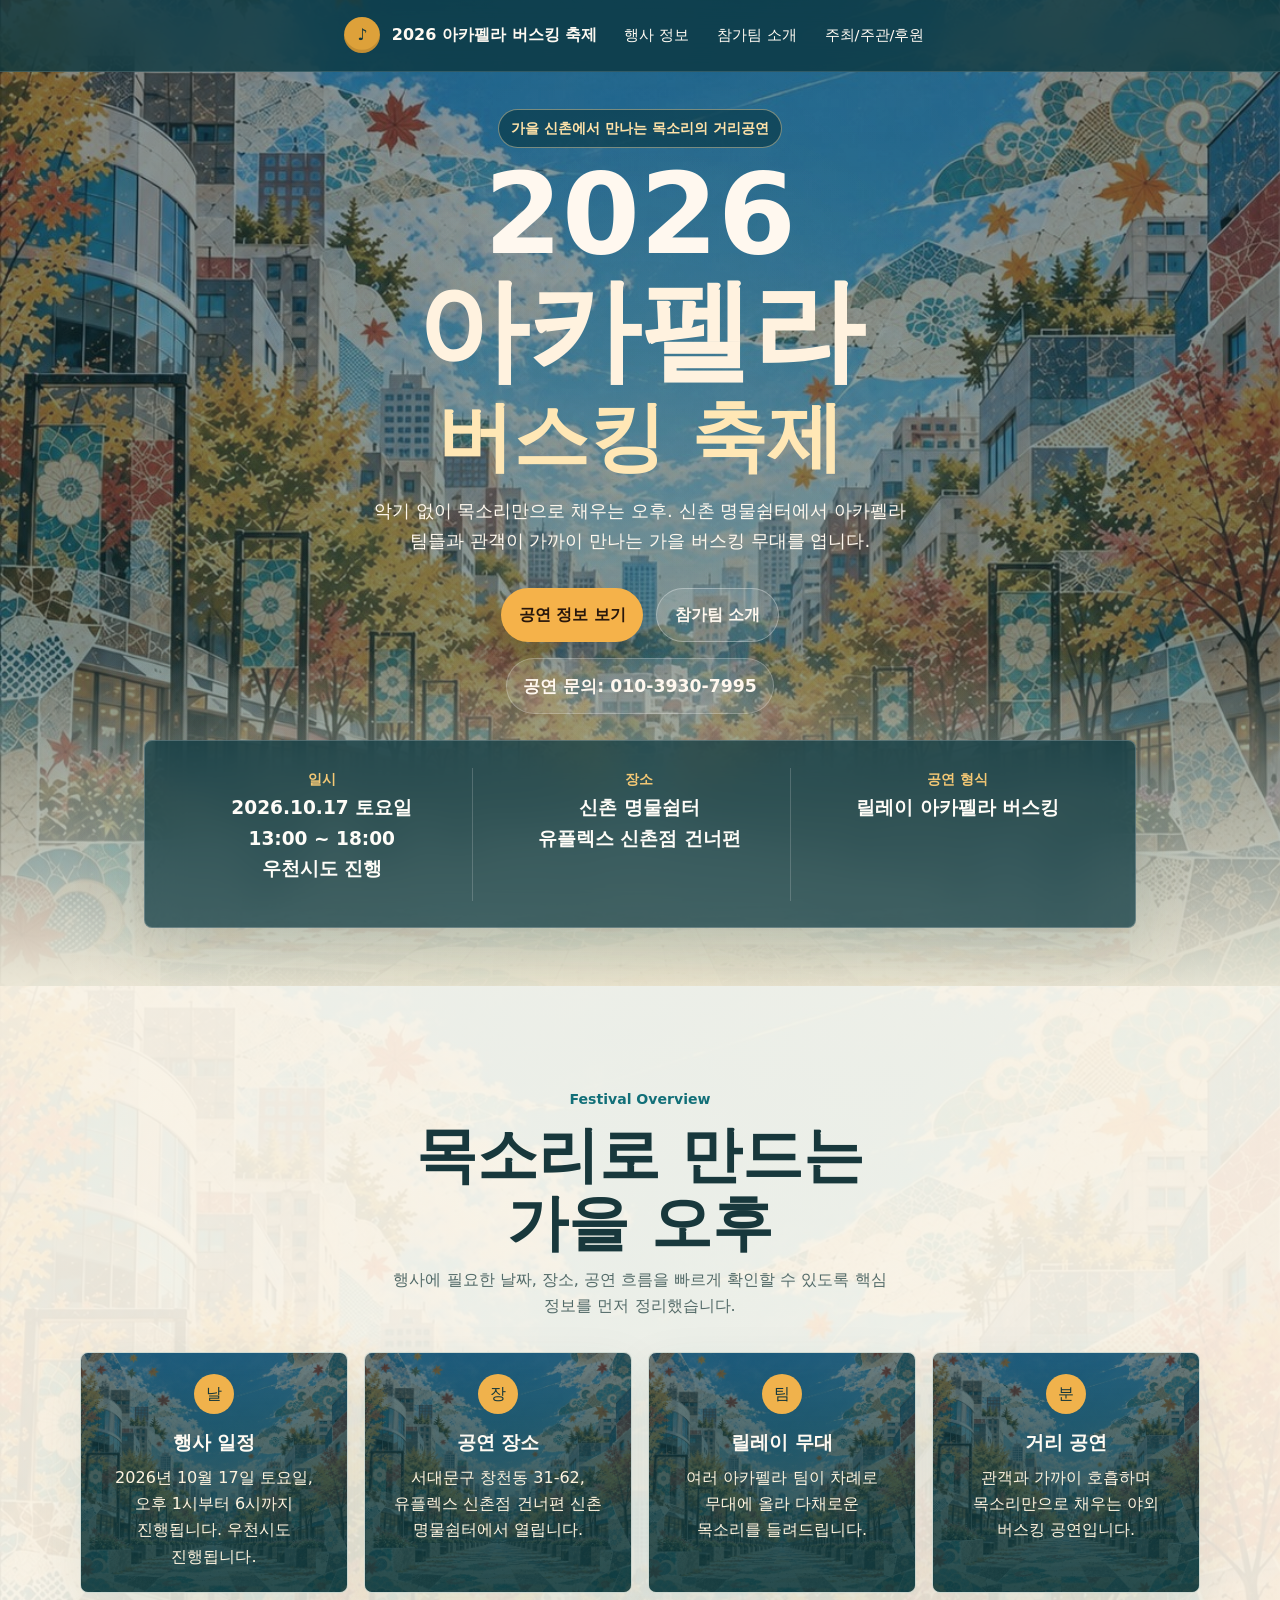
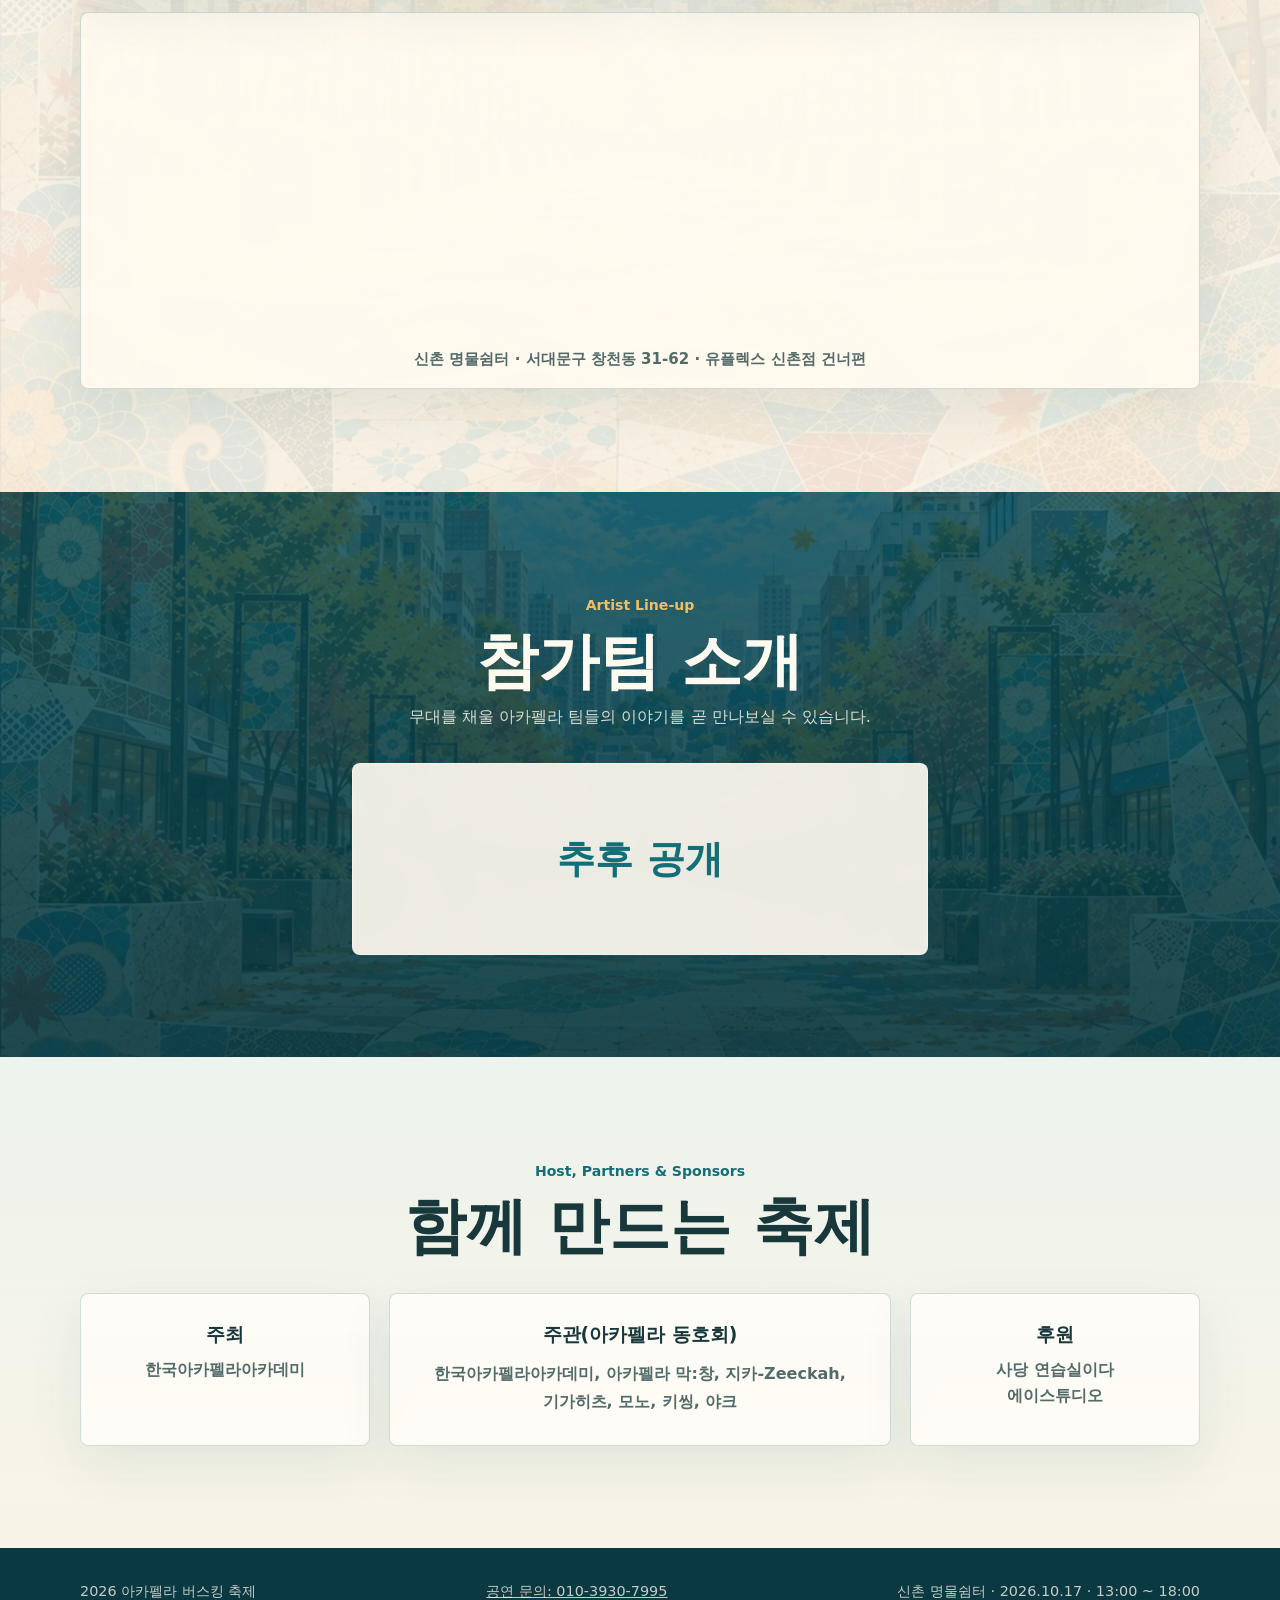
==== commit 22c4e04c: "Add files via upload" ====
--- a/index.html
+++ b/index.html
@@ -1,1117 +1,1121 @@
-<!doctype html>
-<html lang="ko">
-  <head>
-    <meta charset="UTF-8" />
-    <meta name="viewport" content="width=device-width, initial-scale=1.0" />
-    <title>2026 아카펠라 버스킹 축제</title>
-    <meta
-      name="description"
-      content="2026 아카펠라 버스킹 축제 참가팀 모집 안내. 2026년 10월 17일 신촌 명물쉼터에서 열립니다."
-    />
-    <style>
-      :root {
-        --ink: #24190f;
-        --muted: #72583f;
-        --paper: #fff8ef;
-        --paper-strong: #fffdf8;
-        --line: rgba(87, 55, 29, 0.18);
-        --leaf: #5f7540;
-        --clay: #b75b35;
-        --gold: #d99a32;
-        --wine: #733047;
-        --shadow: 0 24px 70px rgba(66, 36, 18, 0.16);
-        --busking-photo: url("./assets/acappella-busking-hero.png");
-      }
+<!doctype html>
+<html lang="ko">
+  <head>
+    <meta charset="UTF-8" />
+    <meta name="viewport" content="width=device-width, initial-scale=1.0" />
+    <link rel="icon" href="data:," />
+    <title>2026 아카펠라 버스킹 축제</title>
+    <meta
+      name="description"
+      content="2026 아카펠라 버스킹 축제 공연 안내. 2026년 10월 17일 신촌 명물쉼터에서 열리는 릴레이 아카펠라 버스킹입니다."
+    />
+    <style>
+      :root {
+        --ink: #18383c;
+        --muted: #536b69;
+        --paper: #f6f0df;
+        --paper-strong: #fffaf0;
+        --line: rgba(21, 91, 98, 0.2);
+        --leaf: #287b72;
+        --clay: #c95831;
+        --gold: #dda13a;
+        --wine: #9f3e34;
+        --sky: #2d8fc0;
+        --teal: #126f78;
+        --shadow: 0 24px 70px rgba(15, 73, 79, 0.16);
+        --festival-art: url("./assets/autumn-mosaic-street.jpg");
+        --busking-photo: var(--festival-art);
+      }
+
+      * {
+        box-sizing: border-box;
+      }
+
+      html {
+        scroll-behavior: smooth;
+      }
+
+      body {
+        margin: 0;
+        color: var(--ink);
+        font-family:
+          Pretendard,
+          "Noto Sans KR",
+          "Apple SD Gothic Neo",
+          "Malgun Gothic",
+          system-ui,
+          sans-serif;
+        line-height: 1.65;
+        background:
+          radial-gradient(circle at 10% 10%, rgba(45, 143, 192, 0.13), transparent 30rem),
+          radial-gradient(circle at 92% 20%, rgba(221, 161, 58, 0.13), transparent 28rem),
+          linear-gradient(180deg, #f8f3e7 0%, #eaf2ec 54%, #fffaf0 100%);
+        overflow-x: hidden;
+      }
+
+      a {
+        color: inherit;
+      }
+
+      .site-header {
+        position: fixed;
+        z-index: 10;
+        top: 0;
+        left: 0;
+        right: 0;
+        display: flex;
+        align-items: center;
+        justify-content: center;
+        gap: 1rem;
+        padding: 1rem clamp(1rem, 4vw, 4rem);
+        color: #fffaf2;
+        background: rgba(11, 54, 62, 0.78);
+        border-bottom: 1px solid rgba(255, 255, 255, 0.14);
+        backdrop-filter: blur(18px);
+      }
+
+      .brand {
+        display: flex;
+        align-items: center;
+        gap: 0.72rem;
+        min-width: 0;
+        font-weight: 800;
+        letter-spacing: 0;
+      }
+
+      .brand-mark {
+        display: grid;
+        width: 2.25rem;
+        height: 2.25rem;
+        flex: 0 0 auto;
+        place-items: center;
+        color: #15383c;
+        background: var(--gold);
+        border-radius: 50%;
+        box-shadow: inset 0 -0.2rem 0 rgba(0, 0, 0, 0.12);
+      }
+
+      .brand span:last-child {
+        overflow: hidden;
+        text-overflow: ellipsis;
+        white-space: nowrap;
+      }
+
+      .nav {
+        display: flex;
+        flex-wrap: wrap;
+        justify-content: flex-end;
+        gap: 0.35rem;
+        font-size: 0.92rem;
+      }
+
+      .nav a,
+      .nav-placeholder {
+        padding: 0.45rem 0.7rem;
+        text-decoration: none;
+        border-radius: 999px;
+      }
+
+      .nav-placeholder {
+        cursor: default;
+        user-select: none;
+      }
+
+      .nav a:hover {
+        background: rgba(255, 255, 255, 0.13);
+      }
+
+      .hero {
+        position: relative;
+        display: grid;
+        min-height: min(100svh, 58rem);
+        padding: 6.8rem 1.25rem 3.6rem;
+        overflow: hidden;
+        color: #fff8ef;
+        text-align: center;
+        background:
+          linear-gradient(180deg, rgba(8, 47, 59, 0.7) 0%, rgba(17, 78, 86, 0.58) 52%, rgba(38, 74, 66, 0.7) 100%),
+          var(--festival-art) center 48% / cover;
+      }
+
+      .hero::before {
+        content: "";
+        position: absolute;
+        inset: 0;
+        z-index: 0;
+        background:
+          radial-gradient(circle at 50% 30%, rgba(255, 248, 226, 0.08), transparent 25rem),
+          linear-gradient(180deg, rgba(8, 52, 69, 0.34), rgba(16, 77, 79, 0.5)),
+          var(--festival-art) center 48% / cover;
+        filter: saturate(0.72) brightness(0.88);
+        opacity: 0.82;
+      }
+
+      .hero::after {
+        content: "";
+        position: absolute;
+        inset: 0;
+        z-index: 0;
+        background:
+          radial-gradient(ellipse at center bottom, rgba(246, 221, 165, 0.16), transparent 36rem),
+          linear-gradient(180deg, transparent 66%, rgba(246, 240, 223, 0.92) 100%);
+      }
+
+      .hero-inner {
+        position: relative;
+        z-index: 1;
+        display: grid;
+        grid-template-columns: 1fr;
+        align-items: center;
+        justify-items: center;
+        gap: 1.65rem;
+        width: min(1120px, 100%);
+        margin: auto;
+      }
+
+      .hero-inner > *,
+      .section-inner > * {
+        min-width: 0;
+      }
+
+      .eyebrow {
+        display: inline-flex;
+        width: fit-content;
+        align-items: center;
+        gap: 0.55rem;
+        margin: 0 auto 1.1rem;
+        padding: 0.42rem 0.78rem;
+        color: #ffe2a8;
+        font-size: 0.9rem;
+        font-weight: 800;
+        border: 1px solid rgba(255, 226, 168, 0.44);
+        border-radius: 999px;
+        background: rgba(8, 54, 65, 0.62);
+      }
+
+      .hero h1 {
+        display: grid;
+        gap: 0.18em;
+        justify-items: center;
+        max-width: 100%;
+        margin: 0;
+        font-size: clamp(3.9rem, 13vw, 7rem);
+        line-height: 0.86;
+        letter-spacing: 0;
+        word-break: keep-all;
+      }
+
+      .title-line {
+        display: block;
+        white-space: nowrap;
+      }
+
+      .title-line:nth-child(2) {
+        color: #fff2df;
+      }
+
+      .title-line:nth-child(3) {
+        color: #ffe7b5;
+        font-size: 0.68em;
+        line-height: 1;
+      }
+
+      .hero-copy {
+        max-width: 34rem;
+        margin: 1.35rem auto 0;
+        color: #fff8ee;
+        font-size: clamp(1rem, 4vw, 1.14rem);
+        word-break: keep-all;
+        overflow-wrap: break-word;
+      }
+
+      .hero-actions {
+        display: flex;
+        flex-wrap: wrap;
+        justify-content: center;
+        gap: 0.8rem;
+        margin-top: 2rem;
+      }
+
+      .contact-callout {
+        display: inline-flex;
+        width: fit-content;
+        max-width: 100%;
+        margin-top: 1rem;
+        padding: 0.78rem 1rem;
+        align-items: center;
+        justify-content: center;
+        color: #fff8ef;
+        font-size: clamp(0.98rem, 2.4vw, 1.08rem);
+        font-weight: 800;
+        text-align: center;
+        text-decoration: none;
+        border: 1px solid rgba(255, 255, 255, 0.24);
+        border-radius: 999px;
+        background: rgba(255, 255, 255, 0.12);
+        word-break: keep-all;
+        overflow-wrap: break-word;
+      }
+
+      .button {
+        display: inline-flex;
+        min-height: 3.25rem;
+        align-items: center;
+        justify-content: center;
+        gap: 0.55rem;
+        padding: 0.8rem 1.1rem;
+        font-weight: 800;
+        text-decoration: none;
+        border-radius: 999px;
+      }
+
+      .button.primary {
+        color: #28170c;
+        background: #f5b24a;
+        box-shadow: 0 16px 36px rgba(0, 0, 0, 0.2);
+      }
+
+      .button.secondary {
+        color: #fff8ef;
+        border: 1px solid rgba(255, 255, 255, 0.32);
+        background: rgba(255, 255, 255, 0.1);
+      }
+
+      .hero-panel {
+        width: min(100%, 62rem);
+        padding: clamp(1.2rem, 3vw, 1.65rem);
+        border: 1px solid rgba(255, 255, 255, 0.22);
+        border-radius: 8px;
+        background: rgba(8, 54, 65, 0.72);
+        box-shadow: var(--shadow);
+        backdrop-filter: blur(18px);
+      }
+
+      .hero-panel dl {
+        display: grid;
+        grid-template-columns: repeat(3, minmax(0, 1fr));
+        gap: 1rem;
+        margin: 0;
+      }
+
+      .hero-panel div {
+        padding-bottom: 1rem;
+        border-right: 1px solid rgba(255, 255, 255, 0.18);
+        border-bottom: 0;
+      }
+
+      .hero-panel div:last-child {
+        padding-bottom: 0;
+        border-right: 0;
+      }
+
+      dt {
+        color: #f4c875;
+        font-size: 0.86rem;
+        font-weight: 800;
+        text-align: center;
+      }
+
+      dd {
+        margin: 0.18rem 0 0;
+        font-size: clamp(1rem, 1.6vw, 1.16rem);
+        font-weight: 800;
+        color: #fffdf8;
+        text-align: center;
+      }
+
+      main {
+        position: relative;
+        z-index: 2;
+      }
+
+      section {
+        padding: clamp(3.8rem, 8vw, 6.5rem) 1.25rem;
+      }
+
+      .section-inner {
+        width: min(1120px, 100%);
+        margin: 0 auto;
+      }
+
+      #about {
+        background:
+          linear-gradient(180deg, rgba(248, 243, 231, 0.95), rgba(248, 243, 231, 0.9)),
+          var(--festival-art) center 70% / cover;
+      }
+
+      .section-heading {
+        display: grid;
+        gap: 0.6rem;
+        justify-items: center;
+        max-width: 34rem;
+        margin: 0 auto 2rem;
+        text-align: center;
+      }
+
+      .section-heading p {
+        margin: 0;
+        color: var(--muted);
+        word-break: keep-all;
+        overflow-wrap: break-word;
+      }
+
+      .label {
+        color: var(--teal);
+        font-size: 0.88rem;
+        font-weight: 900;
+      }
+
+      h2 {
+        margin: 0;
+        font-size: clamp(2rem, 5vw, 3.8rem);
+        line-height: 1.12;
+        letter-spacing: 0;
+        word-break: keep-all;
+        overflow-wrap: break-word;
+        text-wrap: balance;
+      }
+
+      h3 {
+        margin: 0;
+        font-size: 1.18rem;
+        line-height: 1.35;
+      }
+
+      .quick-grid {
+        display: grid;
+        grid-template-columns: repeat(4, minmax(0, 1fr));
+        gap: 1rem;
+        margin-inline: auto;
+      }
+
+      .info-card,
+      .recruit-box,
+      .notice-box,
+      .host-box,
+      .sponsor-box {
+        border: 1px solid var(--line);
+        border-radius: 8px;
+        background: rgba(255, 250, 240, 0.88);
+        box-shadow: 0 18px 52px rgba(15, 73, 79, 0.09);
+      }
+
+      .info-card {
+        position: relative;
+        overflow: hidden;
+        min-height: 11rem;
+        padding: 1.35rem;
+        color: #fffaf2;
+        text-align: center;
+      }
+
+      .info-card::before {
+        content: "";
+        position: absolute;
+        inset: 0;
+        z-index: 0;
+        background:
+          linear-gradient(180deg, rgba(8, 54, 65, 0.5), rgba(13, 80, 81, 0.72)),
+          var(--festival-art) center / cover;
+        filter: saturate(0.68);
+      }
+
+      .info-card::after {
+        content: "";
+        position: absolute;
+        inset: 0;
+        z-index: 0;
+        background: linear-gradient(180deg, rgba(9, 53, 66, 0.2), rgba(10, 53, 58, 0.66));
+      }
+
+      .info-card:nth-child(1)::before {
+        background-image:
+          linear-gradient(180deg, rgba(8, 54, 65, 0.48), rgba(13, 80, 81, 0.68)),
+          var(--festival-art);
+        background-position: 18% 42%;
+      }
+
+      .info-card:nth-child(2)::before {
+        background-image:
+          linear-gradient(180deg, rgba(8, 54, 65, 0.48), rgba(13, 80, 81, 0.68)),
+          var(--festival-art);
+        background-position: 44% 44%;
+      }
+
+      .info-card:nth-child(3)::before {
+        background-image:
+          linear-gradient(180deg, rgba(8, 54, 65, 0.48), rgba(13, 80, 81, 0.68)),
+          var(--festival-art);
+        background-position: 68% 40%;
+      }
+
+      .info-card:nth-child(4)::before {
+        background-image:
+          linear-gradient(180deg, rgba(8, 54, 65, 0.48), rgba(13, 80, 81, 0.68)),
+          var(--festival-art);
+        background-position: 86% 52%;
+      }
+
+      .info-card > * {
+        position: relative;
+        z-index: 1;
+      }
+
+      .info-card .icon {
+        display: grid;
+        width: 2.5rem;
+        height: 2.5rem;
+        place-items: center;
+        margin: 0 auto 1rem;
+        color: #15383c;
+        background: #f0b24c;
+        border-radius: 50%;
+      }
+
+      .info-card p {
+        margin: 0.55rem 0 0;
+        color: #fff4df;
+        word-break: keep-all;
+        overflow-wrap: break-word;
+      }
+
+      .recruit {
+        background:
+          linear-gradient(180deg, rgba(246, 240, 223, 0.92), rgba(227, 241, 237, 0.96)),
+          var(--festival-art) center 58% / cover;
+      }
+
+      .recruit-layout {
+        display: grid;
+        grid-template-columns: minmax(0, 0.82fr) minmax(0, 1.18fr);
+        gap: 1.2rem;
+        align-items: start;
+      }
+
+      .recruit-highlight {
+        margin: 0 auto 1.35rem;
+        padding: 0.95rem 1.1rem;
+        color: #fff8ef;
+        font-size: clamp(1.12rem, 2.3vw, 1.34rem);
+        font-weight: 800;
+        text-align: center;
+        border: 1px solid rgba(18, 111, 120, 0.28);
+        border-radius: 8px;
+        background:
+          linear-gradient(135deg, rgba(15, 102, 115, 0.94), rgba(45, 143, 192, 0.9)),
+          linear-gradient(45deg, transparent, rgba(255, 255, 255, 0.16));
+        box-shadow: 0 18px 52px rgba(15, 73, 79, 0.13);
+        word-break: keep-all;
+        overflow-wrap: break-word;
+      }
+
+      .recruit-box {
+        padding: clamp(1.25rem, 3vw, 2rem);
+        background: rgba(255, 250, 240, 0.94);
+      }
+
+      .map-box {
+        overflow: hidden;
+        margin-top: 1.2rem;
+        border: 1px solid var(--line);
+        border-radius: 8px;
+        background: rgba(255, 250, 240, 0.94);
+        box-shadow: 0 18px 52px rgba(15, 73, 79, 0.09);
+      }
+
+      .map-frame {
+        width: 100%;
+        height: 20rem;
+        border: 0;
+        display: block;
+      }
+
+      .map-caption {
+        padding: 0.9rem 1rem 1rem;
+        color: var(--muted);
+        font-size: 0.94rem;
+        font-weight: 700;
+        text-align: center;
+        word-break: keep-all;
+        overflow-wrap: break-word;
+      }
+
+      .deadline {
+        display: grid;
+        gap: 0.5rem;
+        padding: clamp(1.25rem, 3vw, 2rem);
+        color: #fff9ef;
+        text-align: center;
+        border-radius: 8px;
+        background:
+          linear-gradient(135deg, rgba(14, 91, 101, 0.96), rgba(28, 119, 126, 0.92)),
+          linear-gradient(45deg, transparent, rgba(255, 255, 255, 0.16));
+        box-shadow: var(--shadow);
+      }
+
+      .deadline strong {
+        font-size: clamp(1.65rem, 5vw, 2.45rem);
+        line-height: 1.08;
+        word-break: keep-all;
+      }
+
+      .detail-list {
+        display: grid;
+        gap: 0;
+        margin: 0;
+      }
+
+      .detail-row {
+        display: grid;
+        grid-template-columns: 8rem minmax(0, 1fr);
+        gap: 1rem;
+        padding: 1rem 0;
+        border-bottom: 1px solid var(--line);
+      }
+
+      .detail-row:last-child {
+        border-bottom: 0;
+      }
+
+      .detail-row dt {
+        color: var(--clay);
+        font-size: 1.02rem;
+        font-weight: 900;
+        text-align: center;
+      }
+
+      .detail-row dd {
+        color: var(--ink);
+        font-size: 1.14rem;
+        font-weight: 700;
+        word-break: keep-all;
+        overflow-wrap: break-word;
+        text-align: center;
+      }
+
+      .inline-list {
+        display: grid;
+        gap: 0.45rem;
+        padding: 0;
+        margin: 0;
+        list-style: none;
+      }
+
+      .inline-list li {
+        display: grid;
+        grid-template-columns: 0.42rem minmax(0, 1fr);
+        align-items: center;
+        gap: 0.45rem;
+        padding: 0.52rem 0.65rem;
+        border-radius: 8px;
+        background: rgba(18, 111, 120, 0.08);
+        color: var(--ink);
+        font-size: 1.04rem;
+        word-break: keep-all;
+        overflow-wrap: break-word;
+      }
+
+      .inline-list li::before {
+        content: "";
+        width: 0.42rem;
+        height: 0.42rem;
+        border-radius: 50%;
+        background: var(--teal);
+      }
+
+      .empty-link {
+        display: inline-flex;
+        width: min(100%, 18rem);
+        min-height: 1.8rem;
+        margin: 0 auto;
+        align-items: center;
+        justify-content: center;
+        color: var(--clay);
+        font-weight: 800;
+        text-decoration: none;
+        border-bottom: 1px solid rgba(115, 48, 71, 0.34);
+      }
+
+      .notes {
+        background:
+          linear-gradient(180deg, rgba(45, 143, 192, 0.08), rgba(255, 255, 255, 0)),
+          var(--paper);
+      }
+
+      .notice-box {
+        padding: clamp(1.25rem, 3vw, 2rem);
+      }
+
+      .notice-list {
+        display: grid;
+        gap: 0.9rem;
+        padding: 0;
+        margin: 0;
+        list-style: none;
+      }
+
+      .notice-list li {
+        display: grid;
+        grid-template-columns: 1.8rem minmax(0, 1fr);
+        gap: 0.8rem;
+        align-items: start;
+        color: #23474a;
+        word-break: keep-all;
+        overflow-wrap: break-word;
+      }
+
+      .notice-list li::before {
+        content: "!";
+        display: grid;
+        width: 1.8rem;
+        height: 1.8rem;
+        place-items: center;
+        color: #fff8ef;
+        font-size: 0.8rem;
+        font-weight: 900;
+        border-radius: 50%;
+        background: var(--clay);
+      }
+
+      .hosts {
+        background: linear-gradient(180deg, rgba(234, 242, 236, 0.84), rgba(248, 243, 231, 0.96));
+      }
+
+      .hosts .section-inner {
+        display: grid;
+        justify-items: center;
+      }
+
+      .host-grid {
+        display: grid;
+        grid-template-columns: minmax(0, 0.78fr) minmax(0, 1.35fr) minmax(0, 0.78fr);
+        gap: 1.2rem;
+        width: min(70rem, 100%);
+        margin-inline: auto;
+      }
+
+      .host-box {
+        min-width: 0;
+        display: flex;
+        flex-direction: column;
+        align-items: center;
+        padding: clamp(1.25rem, 3vw, 1.8rem);
+        background: rgba(255, 253, 248, 0.88);
+        text-align: center;
+      }
+
+      .host-box p {
+        margin: 0.55rem 0 0;
+        color: var(--muted);
+        font-weight: 700;
+        word-break: keep-all;
+        overflow-wrap: break-word;
+      }
+
+      .organizer-list {
+        display: block;
+        width: 100%;
+        max-width: 100%;
+        margin: 0.75rem auto 0;
+        color: var(--muted);
+        font-size: 1rem;
+        font-weight: 800;
+        line-height: 1.75;
+        word-break: keep-all;
+        overflow-wrap: break-word;
+        text-align: center;
+      }
+
+      .organizer-list span {
+        display: inline;
+      }
+
+      .organizer-list-mobile {
+        display: none;
+      }
+
+      .teams {
+        position: relative;
+        overflow: hidden;
+        background:
+          linear-gradient(180deg, rgba(12, 77, 87, 0.84), rgba(9, 58, 67, 0.91)),
+          var(--festival-art) center 70% / cover;
+        color: #fffaf0;
+      }
+
+      .teams .section-inner {
+        position: relative;
+        z-index: 1;
+      }
+
+      .teams .label {
+        color: #f1be66;
+      }
+
+      .teams .section-heading p {
+        color: rgba(255, 250, 240, 0.82);
+      }
+
+      .team-preview {
+        display: grid;
+        width: min(36rem, 100%);
+        min-height: 12rem;
+        place-items: center;
+        margin: 0 auto;
+        padding: 2rem;
+        color: var(--ink);
+        text-align: center;
+        border: 1px solid rgba(255, 255, 255, 0.38);
+        border-radius: 8px;
+        background: rgba(255, 250, 240, 0.92);
+        box-shadow: var(--shadow);
+        backdrop-filter: blur(10px);
+      }
+
+      .team-preview strong {
+        color: var(--teal);
+        font-size: clamp(1.7rem, 4vw, 2.4rem);
+        word-break: keep-all;
+      }
+
+      footer {
+        padding: 2rem clamp(1.25rem, 5vw, 5rem);
+        color: rgba(255, 248, 239, 0.76);
+        background: #0b3941;
+      }
+
+      .footer-inner {
+        display: flex;
+        width: min(1120px, 100%);
+        margin: 0 auto;
+        justify-content: space-between;
+        gap: 1rem;
+        font-size: 0.9rem;
+      }
+
+      @media (max-width: 900px) {
+        .site-header {
+          align-items: center;
+          padding: 0.85rem 1rem;
+        }
+
+        .nav {
+          display: none;
+        }
+
+        .hero {
+          min-height: min(100svh, 52rem);
+          padding-top: 6.1rem;
+        }
+
+        .hero-inner,
+        .recruit-layout,
+        .host-grid {
+          grid-template-columns: 1fr;
+        }
+
+        .hero-panel {
+          max-width: 24rem;
+        }
+
+        .hero-panel dl {
+          grid-template-columns: 1fr;
+        }
+
+        .hero-panel div {
+          border-right: 0;
+          border-bottom: 1px solid rgba(255, 255, 255, 0.18);
+        }
+
+        .hero-panel div:last-child {
+          border-bottom: 0;
+        }
+
+        .quick-grid {
+          grid-template-columns: repeat(2, minmax(0, 1fr));
+        }
+
+      }
+
+      @media (max-width: 620px) {
+        body {
+          line-height: 1.58;
+        }
+
+        .section-inner {
+          display: grid;
+          justify-items: center;
+        }
+
+        .hero {
+          padding-right: 1.15rem;
+          padding-bottom: 3.2rem;
+          padding-left: 1.15rem;
+          min-height: 50rem;
+        }
+
+        .hero h1 {
+          font-size: clamp(3.45rem, 17vw, 4.35rem);
+        }
+
+        .hero-copy {
+          max-width: 19rem;
+          margin-right: auto;
+          margin-left: auto;
+        }
+
+        .hero-actions,
+        .hero-panel,
+        .quick-grid,
+        .recruit-box,
+        .deadline,
+          .notice-box,
+          .host-grid {
+          width: 100%;
+          max-width: 19rem;
+          margin-right: auto;
+          margin-left: auto;
+        }
+
+        .section-heading {
+          width: 100%;
+          max-width: 19rem;
+          margin-right: auto;
+          margin-left: auto;
+        }
+
+        .section-heading h2 {
+          word-break: keep-all;
+          overflow-wrap: normal;
+        }
+
+        .section-heading p {
+          word-break: keep-all;
+          overflow-wrap: break-word;
+        }
+
+        .hero-actions,
+        .footer-inner {
+          flex-direction: column;
+        }
+
+        .button {
+          width: 100%;
+          max-width: 100%;
+        }
+
+        .map-frame {
+          height: 16rem;
+        }
+
+        .quick-grid {
+          grid-template-columns: 1fr;
+        }
+
+        .info-card {
+          min-height: auto;
+        }
+
+        .detail-row {
+          grid-template-columns: 1fr;
+          gap: 0.25rem;
+          padding: 0.9rem 0;
+        }
+
+        .detail-row dt,
+        .detail-row dd {
+          text-align: center;
+        }
+
+        .inline-list li {
+          text-align: left;
+        }
+
+        .notice-list li {
+          grid-template-columns: 1.55rem minmax(0, 1fr);
+          gap: 0.65rem;
+        }
+
+        .notice-list li::before {
+          width: 1.55rem;
+          height: 1.55rem;
+        }
+
+        .organizer-list {
+          display: none;
+        }
+
+        .organizer-list-mobile {
+          display: grid;
+          gap: 0.42rem;
+        }
+
+        .organizer-list-mobile span {
+          display: block;
+        }
+
+        .team-preview {
+          width: 100%;
+          max-width: 19rem;
+          margin-right: auto;
+          margin-left: auto;
+        }
+      }
+
+    </style>
+  </head>
+  <body>
+    <header class="site-header" aria-label="상단 내비게이션">
+      <div class="brand">
+        <span class="brand-mark" aria-hidden="true">♪</span>
+        <span>2026 아카펠라 버스킹 축제</span>
+      </div>
+      <nav class="nav" aria-label="페이지 이동">
+        <a href="#about">행사 정보</a>
+        <span class="nav-placeholder" aria-disabled="true">참가팀 소개</span>
+        <a href="#hosts">주최/주관/후원</a>
+      </nav>
+    </header>
+
+    <section class="hero" aria-labelledby="hero-title">
+      <div class="hero-inner">
+        <div>
+          <p class="eyebrow">가을 신촌에서 만나는 목소리의 거리공연</p>
+          <h1 id="hero-title">
+            <span class="title-line">2026</span>
+            <span class="title-line">아카펠라</span>
+            <span class="title-line">버스킹 축제</span>
+          </h1>
+          <p class="hero-copy">
+            악기 없이 목소리만으로 채우는 오후. 신촌 명물쉼터에서 아카펠라 팀들과 관객이 가까이
+            만나는 가을 버스킹 무대를 엽니다.
+          </p>
+          <div class="hero-actions" aria-label="주요 이동">
+            <a class="button primary" href="#about">공연 정보 보기</a>
+            <a class="button secondary" href="#teams">참가팀 소개</a>
+          </div>
+          <a class="contact-callout" href="tel:01039307995">공연 문의: 010-3930-7995</a>
+        </div>
+        <aside class="hero-panel" aria-label="행사 핵심 정보">
+          <dl>
+            <div>
+              <dt>일시</dt>
+              <dd>2026.10.17 토요일<br />13:00 ~ 18:00<br />우천시도 진행</dd>
+            </div>
+            <div>
+              <dt>장소</dt>
+              <dd>신촌 명물쉼터<br />유플렉스 신촌점 건너편</dd>
+            </div>
+            <div>
+              <dt>공연 형식</dt>
+              <dd>릴레이 아카펠라 버스킹</dd>
+            </div>
+          </dl>
+        </aside>
+      </div>
+    </section>
+
+    <main>
+      <section id="about" aria-labelledby="about-title">
+        <div class="section-inner">
+          <div class="section-heading">
+            <span class="label">Festival Overview</span>
+            <h2 id="about-title">목소리로 만드는 가을 오후</h2>
+            <p>
+              행사에 필요한 날짜, 장소, 공연 흐름을 빠르게 확인할 수 있도록 핵심 정보를 먼저 정리했습니다.
+            </p>
+          </div>
+          <div class="quick-grid">
+            <article class="info-card">
+              <span class="icon" aria-hidden="true">날</span>
+              <h3>행사 일정</h3>
+              <p>2026년 10월 17일 토요일, 오후 1시부터 6시까지 진행됩니다. 우천시도 진행됩니다.</p>
+            </article>
+            <article class="info-card">
+              <span class="icon" aria-hidden="true">장</span>
+              <h3>공연 장소</h3>
+              <p>서대문구 창천동 31-62, 유플렉스 신촌점 건너편 신촌 명물쉼터에서 열립니다.</p>
+            </article>
+            <article class="info-card">
+              <span class="icon" aria-hidden="true">팀</span>
+              <h3>릴레이 무대</h3>
+              <p>여러 아카펠라 팀이 차례로 무대에 올라 다채로운 목소리를 들려드립니다.</p>
+            </article>
+            <article class="info-card">
+              <span class="icon" aria-hidden="true">분</span>
+              <h3>거리 공연</h3>
+              <p>관객과 가까이 호흡하며 목소리만으로 채우는 야외 버스킹 공연입니다.</p>
+            </article>
+          </div>
+          <div class="map-box" aria-label="신촌 명물쉼터 지도">
+            <iframe
+              class="map-frame"
+              loading="lazy"
+              referrerpolicy="no-referrer-when-downgrade"
+              src="https://maps.google.com/maps?q=%EC%84%9C%EC%9A%B8%20%EC%84%9C%EB%8C%80%EB%AC%B8%EA%B5%AC%20%EC%B0%BD%EC%B2%9C%EB%8F%99%2031-62&z=17&output=embed"
+              title="신촌 명물쉼터 위치 지도"
+            ></iframe>
+            <div class="map-caption">신촌 명물쉼터 · 서대문구 창천동 31-62 · 유플렉스 신촌점 건너편</div>
+          </div>
+        </div>
+      </section>
+
+      <section class="teams" id="teams" aria-labelledby="teams-title">
+        <div class="section-inner">
+          <div class="section-heading">
+            <span class="label">Artist Line-up</span>
+            <h2 id="teams-title">참가팀 소개</h2>
+            <p>무대를 채울 아카펠라 팀들의 이야기를 곧 만나보실 수 있습니다.</p>
+          </div>
+          <div class="team-preview">
+            <strong>추후 공개</strong>
+          </div>
+        </div>
+      </section>
+
+      <section class="hosts" id="hosts" aria-labelledby="hosts-title">
+        <div class="section-inner">
+          <div class="section-heading">
+            <span class="label">Host, Partners & Sponsors</span>
+            <h2 id="hosts-title">함께 만드는 축제</h2>
+          </div>
+          <div class="host-grid">
+            <article class="host-box">
+              <h3>주최</h3>
+              <p>한국아카펠라아카데미</p>
+            </article>
+            <article class="host-box">
+              <h3>주관(아카펠라 동호회)</h3>
+              <div class="organizer-list">
+                한국아카펠라아카데미, 아카펠라 막:창, 지카-Zeeckah,<br />
+                기가히츠, 모노, 키씽, 야크
+              </div>
+              <div class="organizer-list organizer-list-mobile">
+                <span>한국아카펠라아카데미</span>
+                <span>아카펠라 막:창</span>
+                <span>지카-Zeeckah</span>
+                <span>기가히츠</span>
+                <span>모노</span>
+                <span>키씽</span>
+                <span>야크</span>
+              </div>
+            </article>
+            <article class="host-box">
+              <h3>후원</h3>
+              <p>사당 연습실이다<br />에이스튜디오</p>
+            </article>
+          </div>
+        </div>
+      </section>
+    </main>
+
+    <footer>
+      <div class="footer-inner">
+        <span>2026 아카펠라 버스킹 축제</span>
+        <a href="tel:01039307995">공연 문의: 010-3930-7995</a>
+        <span>신촌 명물쉼터 · 2026.10.17 · 13:00 ~ 18:00</span>
+      </div>
+    </footer>
+  </body>
+</html>
 
-      * {
-        box-sizing: border-box;
-      }
-
-      html {
-        scroll-behavior: smooth;
-      }
-
-      body {
-        margin: 0;
-        color: var(--ink);
-        font-family:
-          Pretendard,
-          "Noto Sans KR",
-          "Apple SD Gothic Neo",
-          "Malgun Gothic",
-          system-ui,
-          sans-serif;
-        line-height: 1.65;
-        background:
-          radial-gradient(circle at 10% 10%, rgba(217, 154, 50, 0.22), transparent 30rem),
-          radial-gradient(circle at 92% 20%, rgba(95, 117, 64, 0.16), transparent 28rem),
-          linear-gradient(180deg, #fff8ed 0%, #f6eadb 54%, #fffaf1 100%);
-        overflow-x: hidden;
-      }
-
-      a {
-        color: inherit;
-      }
-
-      .site-header {
-        position: fixed;
-        z-index: 10;
-        top: 0;
-        left: 0;
-        right: 0;
-        display: flex;
-        align-items: center;
-        justify-content: center;
-        gap: 1rem;
-        padding: 1rem clamp(1rem, 4vw, 4rem);
-        color: #fffaf2;
-        background: rgba(38, 25, 16, 0.62);
-        border-bottom: 1px solid rgba(255, 255, 255, 0.14);
-        backdrop-filter: blur(18px);
-      }
-
-      .brand {
-        display: flex;
-        align-items: center;
-        gap: 0.72rem;
-        min-width: 0;
-        font-weight: 800;
-        letter-spacing: 0;
-      }
-
-      .brand-mark {
-        display: grid;
-        width: 2.25rem;
-        height: 2.25rem;
-        flex: 0 0 auto;
-        place-items: center;
-        color: #2c1b10;
-        background: var(--gold);
-        border-radius: 50%;
-        box-shadow: inset 0 -0.2rem 0 rgba(0, 0, 0, 0.12);
-      }
-
-      .brand span:last-child {
-        overflow: hidden;
-        text-overflow: ellipsis;
-        white-space: nowrap;
-      }
-
-      .nav {
-        display: flex;
-        flex-wrap: wrap;
-        justify-content: flex-end;
-        gap: 0.35rem;
-        font-size: 0.92rem;
-      }
-
-      .nav a {
-        padding: 0.45rem 0.7rem;
-        text-decoration: none;
-        border-radius: 999px;
-      }
-
-      .nav a:hover {
-        background: rgba(255, 255, 255, 0.13);
-      }
-
-      .hero {
-        position: relative;
-        display: grid;
-        min-height: min(100svh, 58rem);
-        padding: 6.8rem 1.25rem 3.6rem;
-        overflow: hidden;
-        color: #fff8ef;
-        text-align: center;
-        background:
-          linear-gradient(180deg, rgba(18, 12, 8, 0.72) 0%, rgba(43, 25, 15, 0.56) 48%, rgba(90, 49, 65, 0.54) 100%),
-          var(--busking-photo) center / cover;
-      }
-
-      .hero::before {
-        content: "";
-        position: absolute;
-        inset: 0;
-        z-index: 0;
-        background:
-          radial-gradient(circle at 50% 34%, rgba(0, 0, 0, 0.12), transparent 24rem),
-          linear-gradient(180deg, rgba(18, 12, 8, 0.24), rgba(90, 49, 65, 0.26)),
-          var(--busking-photo) center / cover;
-        opacity: 0.72;
-      }
-
-      .hero::after {
-        content: "";
-        position: absolute;
-        inset: 0;
-        z-index: 0;
-        background:
-          radial-gradient(ellipse at center bottom, rgba(255, 226, 168, 0.22), transparent 36rem),
-          linear-gradient(180deg, transparent 62%, rgba(255, 248, 239, 0.9) 100%);
-      }
-
-      .hero-inner {
-        position: relative;
-        z-index: 1;
-        display: grid;
-        grid-template-columns: 1fr;
-        align-items: center;
-        justify-items: center;
-        gap: 1.65rem;
-        width: min(1120px, 100%);
-        margin: auto;
-      }
-
-      .hero-inner > *,
-      .section-inner > * {
-        min-width: 0;
-      }
-
-      .eyebrow {
-        display: inline-flex;
-        width: fit-content;
-        align-items: center;
-        gap: 0.55rem;
-        margin: 0 auto 1.1rem;
-        padding: 0.42rem 0.78rem;
-        color: #ffe2a8;
-        font-size: 0.9rem;
-        font-weight: 800;
-        border: 1px solid rgba(255, 226, 168, 0.44);
-        border-radius: 999px;
-        background: rgba(36, 20, 12, 0.58);
-      }
-
-      .hero h1 {
-        display: grid;
-        gap: 0.18em;
-        justify-items: center;
-        max-width: 100%;
-        margin: 0;
-        font-size: clamp(3.9rem, 13vw, 7rem);
-        line-height: 0.86;
-        letter-spacing: 0;
-        word-break: keep-all;
-      }
-
-      .title-line {
-        display: block;
-        white-space: nowrap;
-      }
-
-      .title-line:nth-child(2) {
-        color: #fff2df;
-      }
-
-      .title-line:nth-child(3) {
-        color: #ffe7b5;
-        font-size: 0.68em;
-        line-height: 1;
-      }
-
-      .hero-copy {
-        max-width: 34rem;
-        margin: 1.35rem auto 0;
-        color: #fff8ee;
-        font-size: clamp(1rem, 4vw, 1.14rem);
-        word-break: keep-all;
-        overflow-wrap: break-word;
-      }
-
-      .hero-actions {
-        display: flex;
-        flex-wrap: wrap;
-        justify-content: center;
-        gap: 0.8rem;
-        margin-top: 2rem;
-      }
-
-      .contact-callout {
-        display: inline-flex;
-        width: fit-content;
-        max-width: 100%;
-        margin-top: 1rem;
-        padding: 0.78rem 1rem;
-        align-items: center;
-        justify-content: center;
-        color: #fff8ef;
-        font-size: clamp(0.98rem, 2.4vw, 1.08rem);
-        font-weight: 800;
-        text-align: center;
-        text-decoration: none;
-        border: 1px solid rgba(255, 255, 255, 0.24);
-        border-radius: 999px;
-        background: rgba(255, 255, 255, 0.12);
-        word-break: keep-all;
-        overflow-wrap: break-word;
-      }
-
-      .button {
-        display: inline-flex;
-        min-height: 3.25rem;
-        align-items: center;
-        justify-content: center;
-        gap: 0.55rem;
-        padding: 0.8rem 1.1rem;
-        font-weight: 800;
-        text-decoration: none;
-        border-radius: 999px;
-      }
-
-      .button.primary {
-        color: #28170c;
-        background: #f5b24a;
-        box-shadow: 0 16px 36px rgba(0, 0, 0, 0.2);
-      }
-
-      .button.secondary {
-        color: #fff8ef;
-        border: 1px solid rgba(255, 255, 255, 0.32);
-        background: rgba(255, 255, 255, 0.1);
-      }
-
-      .hero-panel {
-        width: min(100%, 62rem);
-        padding: clamp(1.2rem, 3vw, 1.65rem);
-        border: 1px solid rgba(255, 255, 255, 0.22);
-        border-radius: 8px;
-        background: rgba(44, 25, 16, 0.68);
-        box-shadow: var(--shadow);
-        backdrop-filter: blur(18px);
-      }
-
-      .hero-panel dl {
-        display: grid;
-        grid-template-columns: repeat(3, minmax(0, 1fr));
-        gap: 1rem;
-        margin: 0;
-      }
-
-      .hero-panel div {
-        padding-bottom: 1rem;
-        border-right: 1px solid rgba(255, 255, 255, 0.18);
-        border-bottom: 0;
-      }
-
-      .hero-panel div:last-child {
-        padding-bottom: 0;
-        border-right: 0;
-      }
-
-      dt {
-        color: #f4c875;
-        font-size: 0.86rem;
-        font-weight: 800;
-        text-align: center;
-      }
-
-      dd {
-        margin: 0.18rem 0 0;
-        font-size: clamp(1rem, 1.6vw, 1.16rem);
-        font-weight: 800;
-        color: #fffdf8;
-        text-align: center;
-      }
-
-      main {
-        position: relative;
-        z-index: 2;
-      }
-
-      section {
-        padding: clamp(3.8rem, 8vw, 6.5rem) 1.25rem;
-      }
-
-      .section-inner {
-        width: min(1120px, 100%);
-        margin: 0 auto;
-      }
-
-      .section-heading {
-        display: grid;
-        gap: 0.6rem;
-        justify-items: center;
-        max-width: 34rem;
-        margin: 0 auto 2rem;
-        text-align: center;
-      }
-
-      .section-heading p {
-        margin: 0;
-        color: var(--muted);
-        word-break: keep-all;
-        overflow-wrap: break-word;
-      }
-
-      .label {
-        color: var(--clay);
-        font-size: 0.88rem;
-        font-weight: 900;
-      }
-
-      h2 {
-        margin: 0;
-        font-size: clamp(2rem, 5vw, 3.8rem);
-        line-height: 1.12;
-        letter-spacing: 0;
-        word-break: keep-all;
-        overflow-wrap: break-word;
-        text-wrap: balance;
-      }
-
-      h3 {
-        margin: 0;
-        font-size: 1.18rem;
-        line-height: 1.35;
-      }
-
-      .quick-grid {
-        display: grid;
-        grid-template-columns: repeat(4, minmax(0, 1fr));
-        gap: 1rem;
-        margin-inline: auto;
-      }
-
-      .info-card,
-      .recruit-box,
-      .notice-box,
-      .host-box {
-        border: 1px solid var(--line);
-        border-radius: 8px;
-        background: rgba(255, 253, 248, 0.78);
-        box-shadow: 0 18px 52px rgba(93, 55, 25, 0.08);
-      }
-
-      .info-card {
-        position: relative;
-        overflow: hidden;
-        min-height: 11rem;
-        padding: 1.35rem;
-        color: #fffaf2;
-        text-align: center;
-      }
-
-      .info-card::before {
-        content: "";
-        position: absolute;
-        inset: 0;
-        z-index: 0;
-        background:
-          linear-gradient(180deg, rgba(26, 15, 8, 0.5), rgba(80, 43, 34, 0.66)),
-          var(--busking-photo) center / cover;
-      }
-
-      .info-card::after {
-        content: "";
-        position: absolute;
-        inset: 0;
-        z-index: 0;
-        background: linear-gradient(180deg, rgba(31, 18, 10, 0.34), rgba(31, 18, 10, 0.72));
-      }
-
-      .info-card:nth-child(1)::before {
-        background-image:
-          linear-gradient(180deg, rgba(26, 15, 8, 0.5), rgba(80, 43, 34, 0.62)),
-          var(--busking-photo);
-        background-position: 18% 42%;
-      }
-
-      .info-card:nth-child(2)::before {
-        background-image:
-          linear-gradient(180deg, rgba(26, 15, 8, 0.5), rgba(80, 43, 34, 0.62)),
-          var(--busking-photo);
-        background-position: 44% 44%;
-      }
-
-      .info-card:nth-child(3)::before {
-        background-image:
-          linear-gradient(180deg, rgba(26, 15, 8, 0.5), rgba(80, 43, 34, 0.62)),
-          var(--busking-photo);
-        background-position: 68% 40%;
-      }
-
-      .info-card:nth-child(4)::before {
-        background-image:
-          linear-gradient(180deg, rgba(26, 15, 8, 0.5), rgba(80, 43, 34, 0.62)),
-          var(--busking-photo);
-        background-position: 86% 52%;
-      }
-
-      .info-card > * {
-        position: relative;
-        z-index: 1;
-      }
-
-      .info-card .icon {
-        display: grid;
-        width: 2.5rem;
-        height: 2.5rem;
-        place-items: center;
-        margin: 0 auto 1rem;
-        color: #24190f;
-        background: #f5b24a;
-        border-radius: 50%;
-      }
-
-      .info-card p {
-        margin: 0.55rem 0 0;
-        color: #fff4df;
-        word-break: keep-all;
-        overflow-wrap: break-word;
-      }
-
-      .recruit {
-        background: linear-gradient(180deg, rgba(255, 255, 255, 0) 0%, rgba(217, 154, 50, 0.1) 100%);
-      }
-
-      .recruit-layout {
-        display: grid;
-        grid-template-columns: minmax(0, 0.82fr) minmax(0, 1.18fr);
-        gap: 1.2rem;
-        align-items: start;
-      }
-
-      .recruit-highlight {
-        margin: 0 auto 1.35rem;
-        padding: 0.95rem 1.1rem;
-        color: #fff8ef;
-        font-size: clamp(1.12rem, 2.3vw, 1.34rem);
-        font-weight: 800;
-        text-align: center;
-        border: 1px solid rgba(115, 48, 71, 0.24);
-        border-radius: 8px;
-        background:
-          linear-gradient(135deg, rgba(115, 48, 71, 0.92), rgba(183, 91, 53, 0.9)),
-          linear-gradient(45deg, transparent, rgba(255, 255, 255, 0.16));
-        box-shadow: 0 18px 52px rgba(93, 55, 25, 0.12);
-        word-break: keep-all;
-        overflow-wrap: break-word;
-      }
-
-      .recruit-box {
-        padding: clamp(1.25rem, 3vw, 2rem);
-        background: var(--paper-strong);
-      }
-
-      .map-box {
-        overflow: hidden;
-        margin-top: 1.2rem;
-        border: 1px solid var(--line);
-        border-radius: 8px;
-        background: rgba(255, 253, 248, 0.92);
-        box-shadow: 0 18px 52px rgba(93, 55, 25, 0.08);
-      }
-
-      .map-frame {
-        width: 100%;
-        height: 20rem;
-        border: 0;
-        display: block;
-      }
-
-      .map-caption {
-        padding: 0.9rem 1rem 1rem;
-        color: var(--muted);
-        font-size: 0.94rem;
-        font-weight: 700;
-        text-align: center;
-        word-break: keep-all;
-        overflow-wrap: break-word;
-      }
-
-      .deadline {
-        display: grid;
-        gap: 0.5rem;
-        padding: clamp(1.25rem, 3vw, 2rem);
-        color: #fff9ef;
-        text-align: center;
-        border-radius: 8px;
-        background:
-          linear-gradient(135deg, rgba(115, 48, 71, 0.92), rgba(183, 91, 53, 0.9)),
-          linear-gradient(45deg, transparent, rgba(255, 255, 255, 0.16));
-        box-shadow: var(--shadow);
-      }
-
-      .deadline strong {
-        font-size: clamp(1.65rem, 5vw, 2.45rem);
-        line-height: 1.08;
-        word-break: keep-all;
-      }
-
-      .detail-list {
-        display: grid;
-        gap: 0;
-        margin: 0;
-      }
-
-      .detail-row {
-        display: grid;
-        grid-template-columns: 8rem minmax(0, 1fr);
-        gap: 1rem;
-        padding: 1rem 0;
-        border-bottom: 1px solid var(--line);
-      }
-
-      .detail-row:last-child {
-        border-bottom: 0;
-      }
-
-      .detail-row dt {
-        color: var(--clay);
-        font-size: 1.02rem;
-        font-weight: 900;
-        text-align: center;
-      }
-
-      .detail-row dd {
-        color: var(--ink);
-        font-size: 1.14rem;
-        font-weight: 700;
-        word-break: keep-all;
-        overflow-wrap: break-word;
-        text-align: center;
-      }
-
-      .inline-list {
-        display: grid;
-        gap: 0.45rem;
-        padding: 0;
-        margin: 0;
-        list-style: none;
-      }
-
-      .inline-list li {
-        display: grid;
-        grid-template-columns: 0.42rem minmax(0, 1fr);
-        align-items: center;
-        gap: 0.45rem;
-        padding: 0.52rem 0.65rem;
-        border-radius: 8px;
-        background: rgba(183, 91, 53, 0.08);
-        color: var(--ink);
-        font-size: 1.04rem;
-        word-break: keep-all;
-        overflow-wrap: break-word;
-      }
-
-      .inline-list li::before {
-        content: "";
-        width: 0.42rem;
-        height: 0.42rem;
-        border-radius: 50%;
-        background: var(--clay);
-      }
-
-      .empty-link {
-        display: inline-flex;
-        width: min(100%, 18rem);
-        min-height: 1.8rem;
-        margin: 0 auto;
-        align-items: center;
-        justify-content: center;
-        color: var(--clay);
-        font-weight: 800;
-        text-decoration: none;
-        border-bottom: 1px solid rgba(115, 48, 71, 0.34);
-      }
-
-      .notes {
-        background:
-          linear-gradient(180deg, rgba(95, 117, 64, 0.08), rgba(255, 255, 255, 0)),
-          var(--paper);
-      }
-
-      .notice-box {
-        padding: clamp(1.25rem, 3vw, 2rem);
-      }
-
-      .notice-list {
-        display: grid;
-        gap: 0.9rem;
-        padding: 0;
-        margin: 0;
-        list-style: none;
-      }
-
-      .notice-list li {
-        display: grid;
-        grid-template-columns: 1.8rem minmax(0, 1fr);
-        gap: 0.8rem;
-        align-items: start;
-        color: #3a2818;
-        word-break: keep-all;
-        overflow-wrap: break-word;
-      }
-
-      .notice-list li::before {
-        content: "!";
-        display: grid;
-        width: 1.8rem;
-        height: 1.8rem;
-        place-items: center;
-        color: #fff8ef;
-        font-size: 0.8rem;
-        font-weight: 900;
-        border-radius: 50%;
-        background: var(--wine);
-      }
-
-      .hosts {
-        padding-bottom: 5rem;
-      }
-
-      .hosts .section-inner {
-        display: grid;
-        justify-items: center;
-      }
-
-      .host-grid {
-        display: grid;
-        grid-template-columns: minmax(0, 0.78fr) minmax(0, 1.22fr);
-        gap: 1.2rem;
-        width: min(58rem, 100%);
-        margin-inline: auto;
-      }
-
-      .host-box {
-        min-width: 0;
-        display: flex;
-        flex-direction: column;
-        align-items: center;
-        padding: clamp(1.25rem, 3vw, 1.8rem);
-        background: rgba(255, 253, 248, 0.88);
-        text-align: center;
-      }
-
-      .host-box p {
-        margin: 0.55rem 0 0;
-        color: var(--muted);
-        font-weight: 700;
-        word-break: keep-all;
-        overflow-wrap: break-word;
-      }
-
-      .organizer-list {
-        display: block;
-        width: 100%;
-        max-width: 100%;
-        margin: 0.75rem auto 0;
-        color: var(--muted);
-        font-size: 1rem;
-        font-weight: 800;
-        line-height: 1.75;
-        word-break: keep-all;
-        overflow-wrap: break-word;
-        text-align: center;
-      }
-
-      .organizer-list span {
-        display: inline;
-      }
-
-      .organizer-list-mobile {
-        display: none;
-      }
-
-      footer {
-        padding: 2rem clamp(1.25rem, 5vw, 5rem);
-        color: rgba(255, 248, 239, 0.76);
-        background: #26170e;
-      }
-
-      .footer-inner {
-        display: flex;
-        width: min(1120px, 100%);
-        margin: 0 auto;
-        justify-content: space-between;
-        gap: 1rem;
-        font-size: 0.9rem;
-      }
-
-      @media (max-width: 900px) {
-        .site-header {
-          align-items: center;
-          padding: 0.85rem 1rem;
-        }
-
-        .nav {
-          display: none;
-        }
-
-        .hero {
-          min-height: min(100svh, 52rem);
-          padding-top: 6.1rem;
-        }
-
-        .hero-inner,
-        .recruit-layout,
-        .host-grid {
-          grid-template-columns: 1fr;
-        }
-
-        .hero-panel {
-          max-width: 24rem;
-        }
-
-        .hero-panel dl {
-          grid-template-columns: 1fr;
-        }
-
-        .hero-panel div {
-          border-right: 0;
-          border-bottom: 1px solid rgba(255, 255, 255, 0.18);
-        }
-
-        .hero-panel div:last-child {
-          border-bottom: 0;
-        }
-
-        .quick-grid {
-          grid-template-columns: repeat(2, minmax(0, 1fr));
-        }
-
-      }
-
-      @media (max-width: 620px) {
-        body {
-          line-height: 1.58;
-        }
-
-        .section-inner {
-          display: grid;
-          justify-items: center;
-        }
-
-        .hero {
-          padding-right: 1.15rem;
-          padding-bottom: 3.2rem;
-          padding-left: 1.15rem;
-          min-height: 50rem;
-        }
-
-        .hero h1 {
-          font-size: clamp(3.45rem, 17vw, 4.35rem);
-        }
-
-        .hero-copy {
-          max-width: 19rem;
-          margin-right: auto;
-          margin-left: auto;
-        }
-
-        .hero-actions,
-        .hero-panel,
-        .quick-grid,
-        .recruit-box,
-        .deadline,
-          .notice-box,
-          .host-grid {
-          width: 100%;
-          max-width: 19rem;
-          margin-right: auto;
-          margin-left: auto;
-        }
-
-        .section-heading {
-          width: 100%;
-          max-width: 19rem;
-          margin-right: auto;
-          margin-left: auto;
-        }
-
-        .section-heading h2 {
-          word-break: keep-all;
-          overflow-wrap: normal;
-        }
-
-        .section-heading p {
-          word-break: keep-all;
-          overflow-wrap: break-word;
-        }
-
-        .hero-actions,
-        .footer-inner {
-          flex-direction: column;
-        }
-
-        .button {
-          width: 100%;
-          max-width: 100%;
-        }
-
-        .map-frame {
-          height: 16rem;
-        }
-
-        .quick-grid {
-          grid-template-columns: 1fr;
-        }
-
-        .info-card {
-          min-height: auto;
-        }
-
-        .detail-row {
-          grid-template-columns: 1fr;
-          gap: 0.25rem;
-          padding: 0.9rem 0;
-        }
-
-        .detail-row dt,
-        .detail-row dd {
-          text-align: center;
-        }
-
-        .inline-list li {
-          text-align: left;
-        }
-
-        .notice-list li {
-          grid-template-columns: 1.55rem minmax(0, 1fr);
-          gap: 0.65rem;
-        }
-
-        .notice-list li::before {
-          width: 1.55rem;
-          height: 1.55rem;
-        }
-
-        .organizer-list {
-          display: none;
-        }
-
-        .organizer-list-mobile {
-          display: grid;
-          gap: 0.42rem;
-        }
-
-        .organizer-list-mobile span {
-          display: block;
-        }
-      }
-
-    </style>
-  </head>
-  <body>
-    <header class="site-header" aria-label="상단 내비게이션">
-      <div class="brand">
-        <span class="brand-mark" aria-hidden="true">♪</span>
-        <span>2026 아카펠라 버스킹 축제</span>
-      </div>
-      <nav class="nav" aria-label="페이지 이동">
-        <a href="#about">행사 정보</a>
-        <a href="#recruit">참가 모집</a>
-        <a href="#notes">주의사항</a>
-        <a href="#hosts">주최/주관</a>
-      </nav>
-    </header>
-
-    <section class="hero" aria-labelledby="hero-title">
-      <div class="hero-inner">
-        <div>
-          <p class="eyebrow">가을 신촌에서 만나는 목소리의 거리공연</p>
-          <h1 id="hero-title">
-            <span class="title-line">2026</span>
-            <span class="title-line">아카펠라</span>
-            <span class="title-line">버스킹 축제</span>
-          </h1>
-          <p class="hero-copy">
-            악기 없이 목소리만으로 채우는 오후. 신촌 명물쉼터에서 아카펠라 팀들과 관객이 가까이
-            만나는 가을 버스킹 무대를 엽니다.
-          </p>
-          <div class="hero-actions" aria-label="주요 이동">
-            <a class="button primary" href="#recruit">참가팀 모집 보기</a>
-            <a class="button secondary" href="#notes">주의사항 확인</a>
-          </div>
-          <a class="contact-callout" href="tel:01039307995">공연 문의: 010-3930-7995</a>
-        </div>
-        <aside class="hero-panel" aria-label="행사 핵심 정보">
-          <dl>
-            <div>
-              <dt>일시</dt>
-              <dd>2026.10.17 토요일<br />13:00 ~ 18:00<br />우천시도 진행</dd>
-            </div>
-            <div>
-              <dt>장소</dt>
-              <dd>신촌 명물쉼터<br />유플렉스 신촌점 건너편</dd>
-            </div>
-            <div>
-              <dt>참가 규모</dt>
-              <dd>최대 20팀 선착순 모집</dd>
-            </div>
-          </dl>
-        </aside>
-      </div>
-    </section>
-
-    <main>
-      <section id="about" aria-labelledby="about-title">
-        <div class="section-inner">
-          <div class="section-heading">
-            <span class="label">Festival Overview</span>
-            <h2 id="about-title">목소리로 만드는 가을 오후</h2>
-            <p>
-              행사에 필요한 날짜, 장소, 공연 흐름을 빠르게 확인할 수 있도록 핵심 정보를 먼저 정리했습니다.
-            </p>
-          </div>
-          <div class="quick-grid">
-            <article class="info-card">
-              <span class="icon" aria-hidden="true">날</span>
-              <h3>행사 일정</h3>
-              <p>2026년 10월 17일 토요일, 오후 1시부터 6시까지 진행됩니다. 우천시도 진행됩니다.</p>
-            </article>
-            <article class="info-card">
-              <span class="icon" aria-hidden="true">장</span>
-              <h3>공연 장소</h3>
-              <p>서대문구 창천동 31-62, 유플렉스 신촌점 건너편 신촌 명물쉼터에서 열립니다.</p>
-            </article>
-            <article class="info-card">
-              <span class="icon" aria-hidden="true">팀</span>
-              <h3>모집 팀 수</h3>
-              <p>참가팀은 최대 20팀까지 선착순으로 모집합니다.</p>
-            </article>
-            <article class="info-card">
-              <span class="icon" aria-hidden="true">분</span>
-              <h3>공연 시간</h3>
-              <p>팀당 15분(입/퇴장 포함)입니다.</p>
-            </article>
-          </div>
-        </div>
-      </section>
-
-      <section class="recruit" id="recruit" aria-labelledby="recruit-title">
-        <div class="section-inner">
-          <div class="section-heading">
-            <span class="label">Open Call</span>
-            <h2 id="recruit-title">참가팀 모집</h2>
-          </div>
-          <div class="recruit-highlight">
-            국내 최초, 최장시간, 릴레이 아카펠라 버스킹! 함께 하실 팀을 모집합니다
-          </div>
-          <div class="recruit-layout">
-            <div class="deadline" aria-label="모집 마감 안내">
-              <span>모집기한</span>
-              <strong>2026.06.24 ~ 2026.07.31</strong>
-              <span>1차 마감 기준입니다.</span>
-            </div>
-            <div class="recruit-box">
-              <dl class="detail-list">
-                <div class="detail-row">
-                  <dt>모집 팀 수</dt>
-                  <dd>최대 20팀 선착순</dd>
-                </div>
-                <div class="detail-row">
-                  <dt>참가자격</dt>
-                  <dd>
-                    <ul class="inline-list">
-                      <li>목소리만으로 연주하는 아카펠라팀 누구나</li>
-                      <li>3명 이상 10명 이하</li>
-                      <li>개인 음향 반입 불가, 제공된 음향 사용</li>
-                    </ul>
-                  </dd>
-                </div>
-                <div class="detail-row">
-                  <dt>참가비</dt>
-                  <dd>1인당 3만원, 복수 팀 출연 할인 없음</dd>
-                </div>
-                <div class="detail-row">
-                  <dt>팀당 공연시간</dt>
-                  <dd>팀당 15분(입/퇴장 포함)</dd>
-                </div>
-                <div class="detail-row">
-                  <dt>신청서 링크</dt>
-                  <dd>
-                    <a class="empty-link" href="https://naver.me/Fc6BlXWu" target="_blank" rel="noreferrer"
-                      >신청서 바로가기</a
-                    >
-                  </dd>
-                </div>
-              </dl>
-            </div>
-          </div>
-          <div class="map-box" aria-label="신촌 명물쉼터 지도">
-            <iframe
-              class="map-frame"
-              loading="lazy"
-              referrerpolicy="no-referrer-when-downgrade"
-              src="https://maps.google.com/maps?q=%EC%84%9C%EC%9A%B8%20%EC%84%9C%EB%8C%80%EB%AC%B8%EA%B5%AC%20%EC%B0%BD%EC%B2%9C%EB%8F%99%2031-62&z=17&output=embed"
-              title="신촌 명물쉼터 위치 지도"
-            ></iframe>
-            <div class="map-caption">신촌 명물쉼터 · 서대문구 창천동 31-62 · 유플렉스 신촌점 건너편</div>
-          </div>
-        </div>
-      </section>
-
-      <section class="notes" id="notes" aria-labelledby="notes-title">
-        <div class="section-inner">
-          <div class="section-heading">
-            <span class="label">Please Note</span>
-            <h2 id="notes-title">참가 전 꼭 확인해주세요</h2>
-            <p>우천 진행, 참가비, 촬영 및 개인정보 보관에 관한 안내입니다.</p>
-          </div>
-          <div class="notice-box">
-            <ul class="notice-list">
-              <li>우천시에도 진행될 예정이며, 천재지변의 경우 취소될 수 있습니다.</li>
-              <li>
-                기본적으로 참가비는 입금 후 원칙적으로 환불이 불가합니다. 천재지변(태풍 등)으로
-                행사가 취소되더라도 이미 지출된 장비 대여 및 물품 구입 비용으로 인해 전액 환불이
-                어려운 점 양해 부탁드립니다. 단, 행사 종료 후 남은 예산은 팀별로 정산하여
-                돌려드리겠습니다.
-              </li>
-              <li>
-                참가비는 1인당 3만원이며 팀별로 입금하셔야 합니다. 중복 참여 인원은 소속 팀 수에
-                맞게 참가비를 입금하셔야 합니다. 예를 들어 팀 2개인 경우 6만원을 입금합니다.
-              </li>
-              <li>보내주신 개인정보는 본 공연이 운영되는 기간만 보관됩니다.</li>
-              <li>행사 당일의 모습을 사진 및 동영상으로 촬영합니다. 양해바랍니다.</li>
-              <li>
-                동일 멤버가 복수의 팀으로 출연할 경우, 가능한 한 타임 스케줄 작성 시 고려해 드릴
-                예정이니 신청서 작성 때 반드시 알려주세요.
-              </li>
-            </ul>
-          </div>
-        </div>
-      </section>
-
-      <section class="hosts" id="hosts" aria-labelledby="hosts-title">
-        <div class="section-inner">
-          <div class="section-heading">
-            <span class="label">Host & Partners</span>
-            <h2 id="hosts-title">함께 만드는 축제</h2>
-          </div>
-          <div class="host-grid">
-            <article class="host-box">
-              <h3>주최</h3>
-              <p>한국아카펠라아카데미</p>
-            </article>
-            <article class="host-box">
-              <h3>주관(아카펠라 동호회)</h3>
-              <div class="organizer-list">
-                한국아카펠라아카데미, 아카펠라 막:창, 지카-Zeeckah,<br />
-                기가히츠, 모노, 키씽, 야크
-              </div>
-              <div class="organizer-list organizer-list-mobile">
-                <span>한국아카펠라아카데미</span>
-                <span>아카펠라 막:창</span>
-                <span>지카-Zeeckah</span>
-                <span>기가히츠</span>
-                <span>모노</span>
-                <span>키씽</span>
-                <span>야크</span>
-              </div>
-            </article>
-          </div>
-        </div>
-      </section>
-    </main>
-
-    <footer>
-      <div class="footer-inner">
-        <span>2026 아카펠라 버스킹 축제</span>
-        <a href="tel:01039307995">공연 문의: 010-3930-7995</a>
-        <span>신촌 명물쉼터 · 2026.10.17 · 13:00 ~ 18:00</span>
-      </div>
-    </footer>
-  </body>
-</html>
-
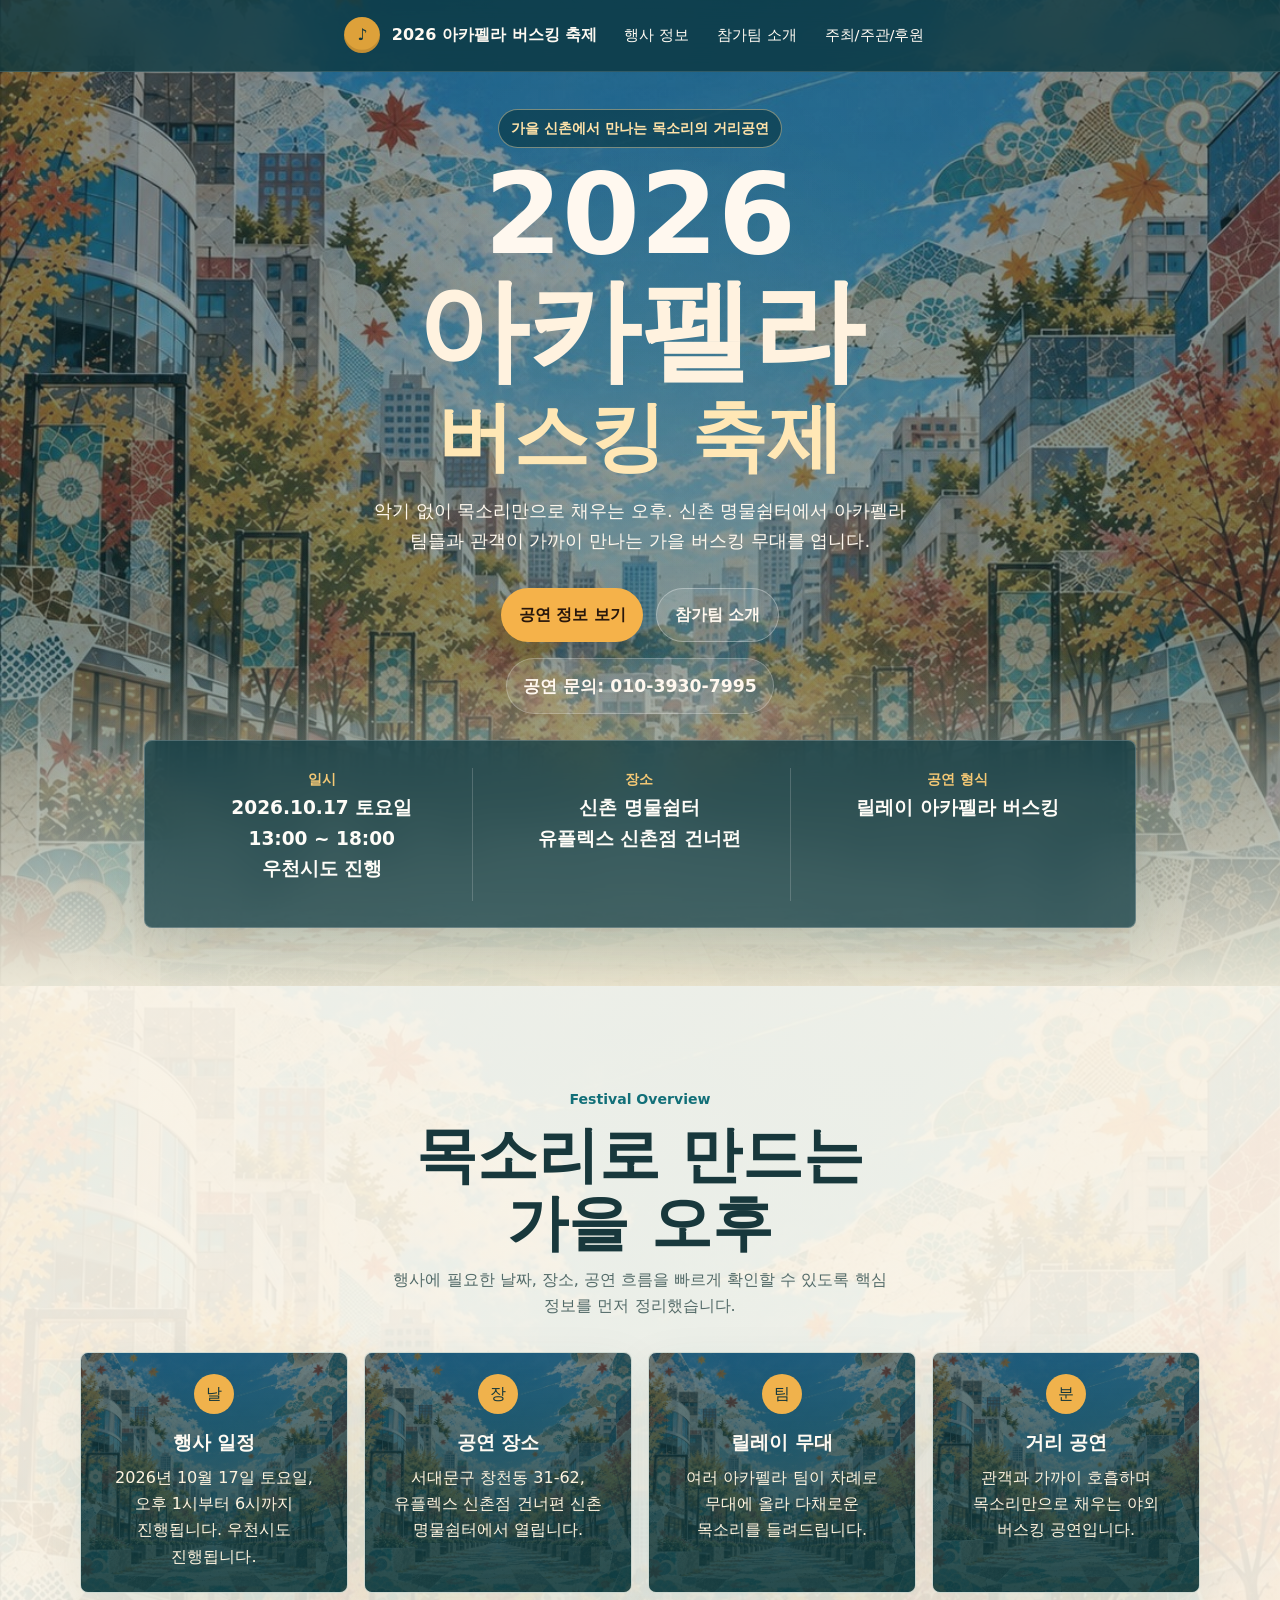
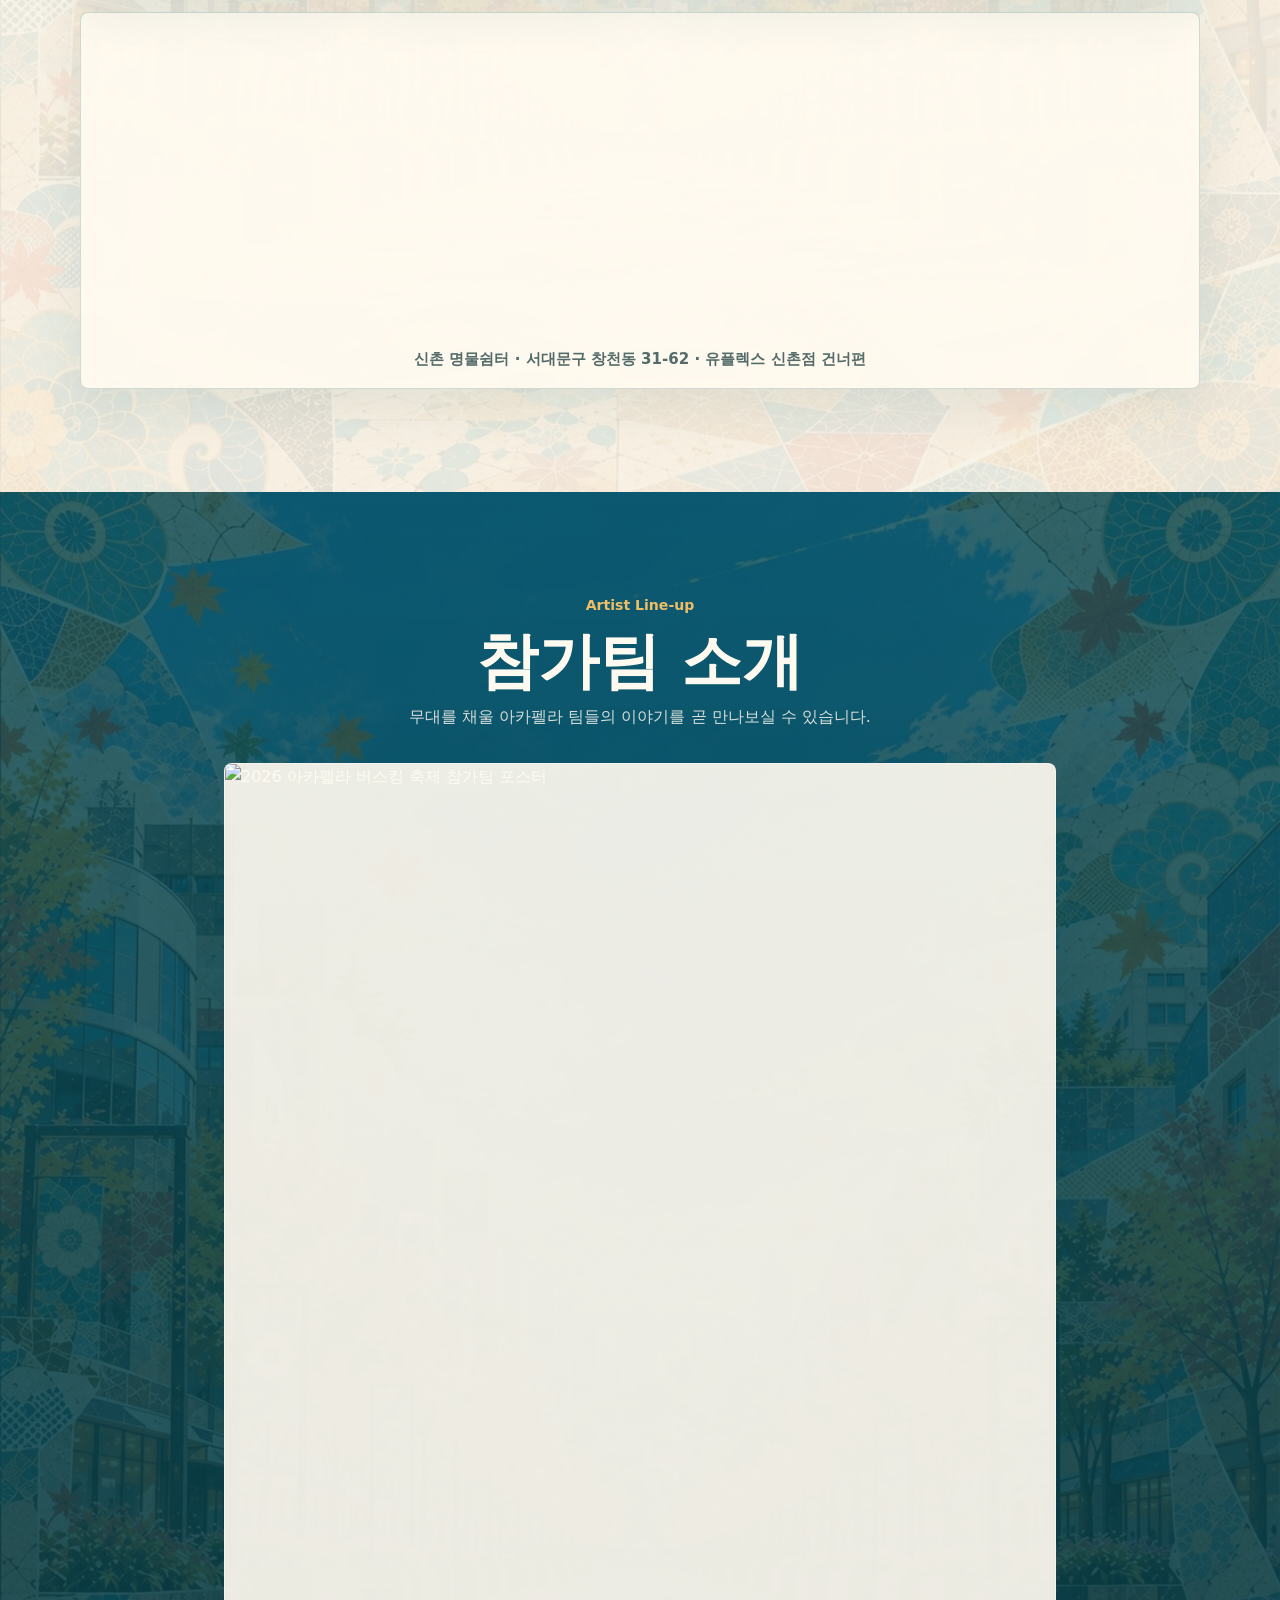
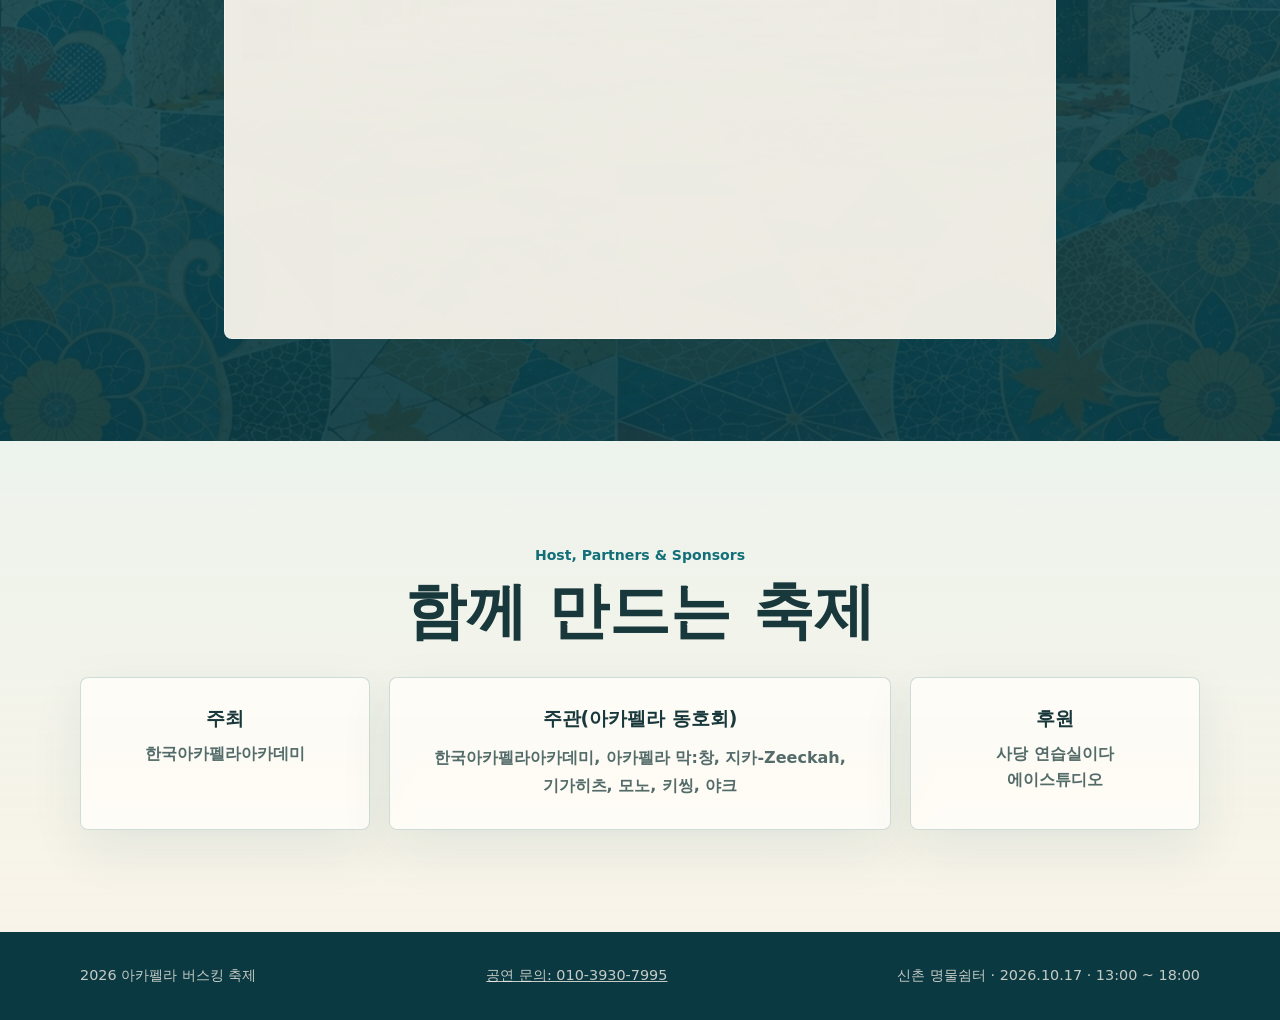
==== commit 34012930: "Add files via upload" ====
--- a/index.html
+++ b/index.html
@@ -756,26 +756,20 @@
         color: rgba(255, 250, 240, 0.82);
       }
 
-      .team-preview {
-        display: grid;
-        width: min(36rem, 100%);
-        min-height: 12rem;
-        place-items: center;
+      .team-poster {
+        width: min(52rem, 100%);
         margin: 0 auto;
-        padding: 2rem;
-        color: var(--ink);
-        text-align: center;
         border: 1px solid rgba(255, 255, 255, 0.38);
         border-radius: 8px;
+        overflow: hidden;
         background: rgba(255, 250, 240, 0.92);
         box-shadow: var(--shadow);
-        backdrop-filter: blur(10px);
-      }
-
-      .team-preview strong {
-        color: var(--teal);
-        font-size: clamp(1.7rem, 4vw, 2.4rem);
-        word-break: keep-all;
+      }
+
+      .team-poster img {
+        display: block;
+        width: 100%;
+        height: auto;
       }
 
       footer {
@@ -954,7 +948,7 @@
           display: block;
         }
 
-        .team-preview {
+        .team-poster {
           width: 100%;
           max-width: 19rem;
           margin-right: auto;
@@ -1067,9 +1061,15 @@
             <h2 id="teams-title">참가팀 소개</h2>
             <p>무대를 채울 아카펠라 팀들의 이야기를 곧 만나보실 수 있습니다.</p>
           </div>
-          <div class="team-preview">
-            <strong>추후 공개</strong>
-          </div>
+          <figure class="team-poster">
+            <img
+              src="./assets/participants-poster-illustrated.jpg"
+              alt="2026 아카펠라 버스킹 축제 참가팀 포스터"
+              width="1587"
+              height="2245"
+              loading="lazy"
+            />
+          </figure>
         </div>
       </section>
 
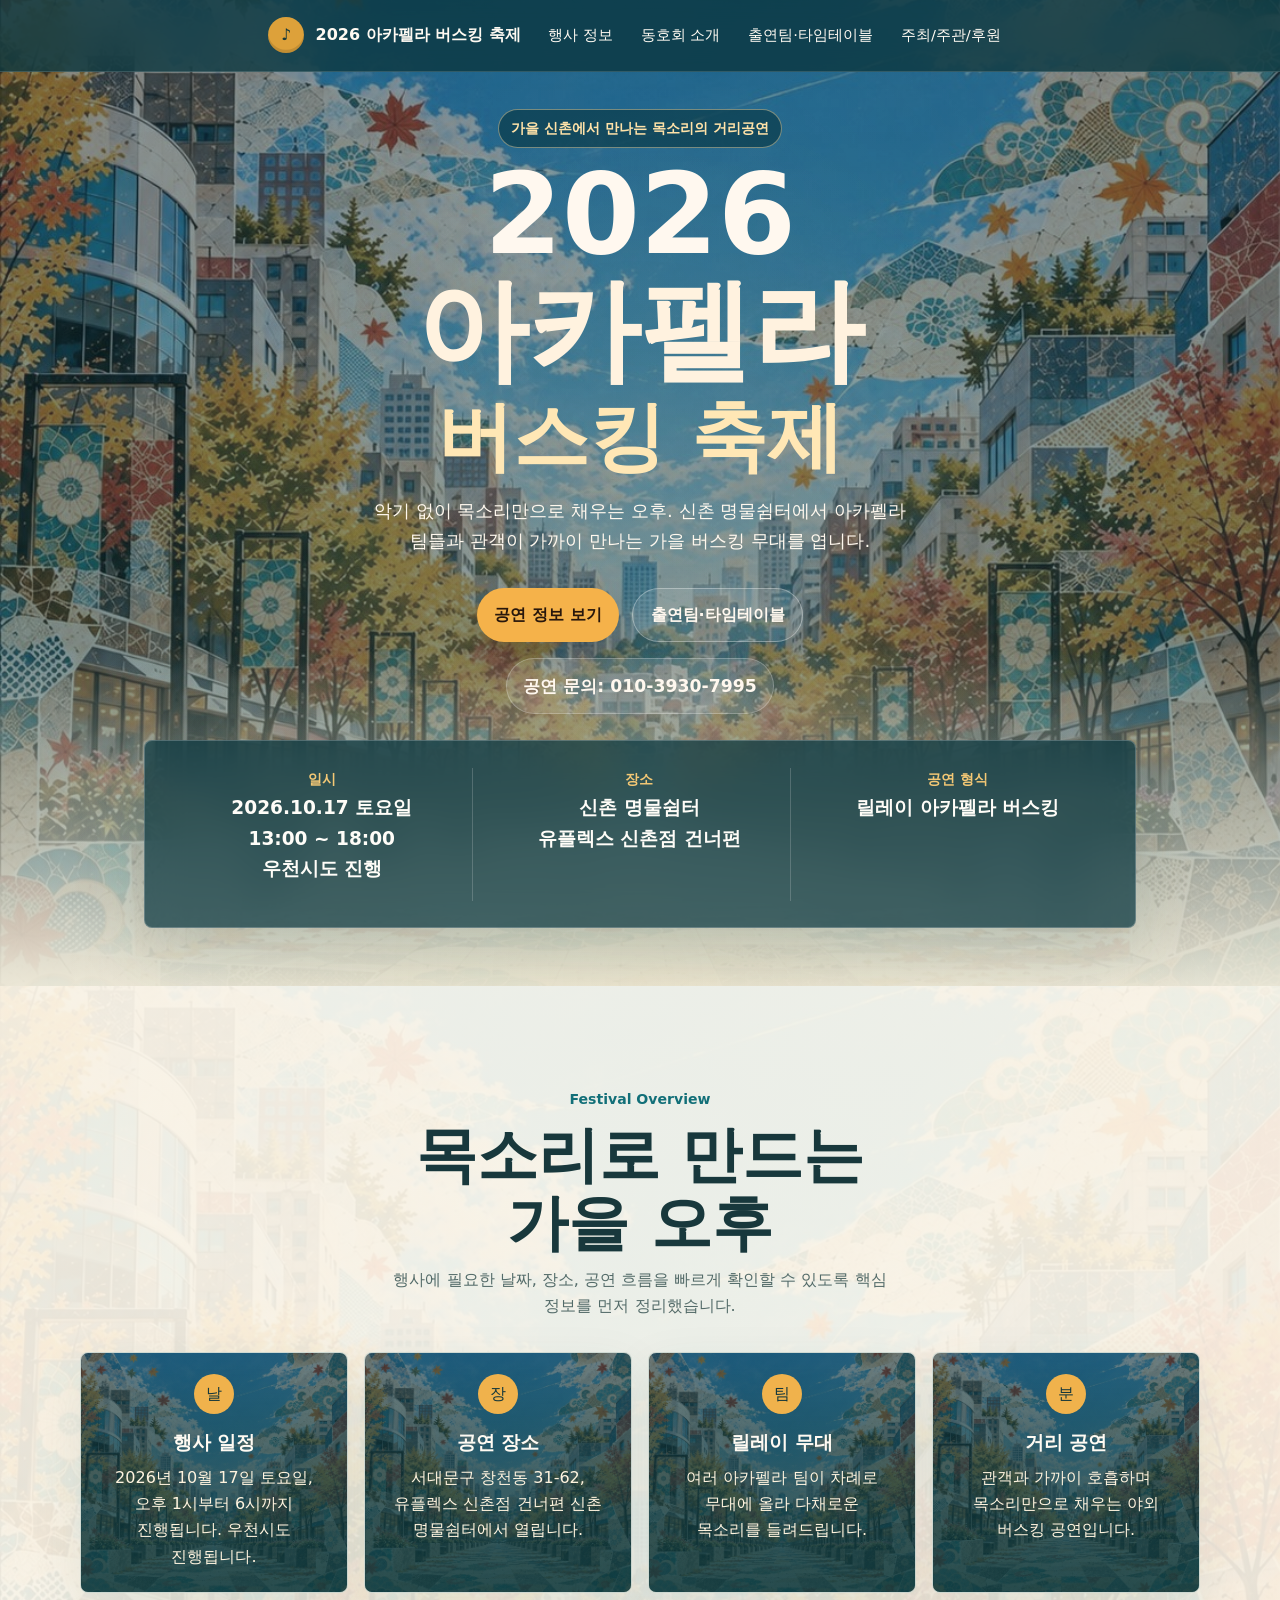
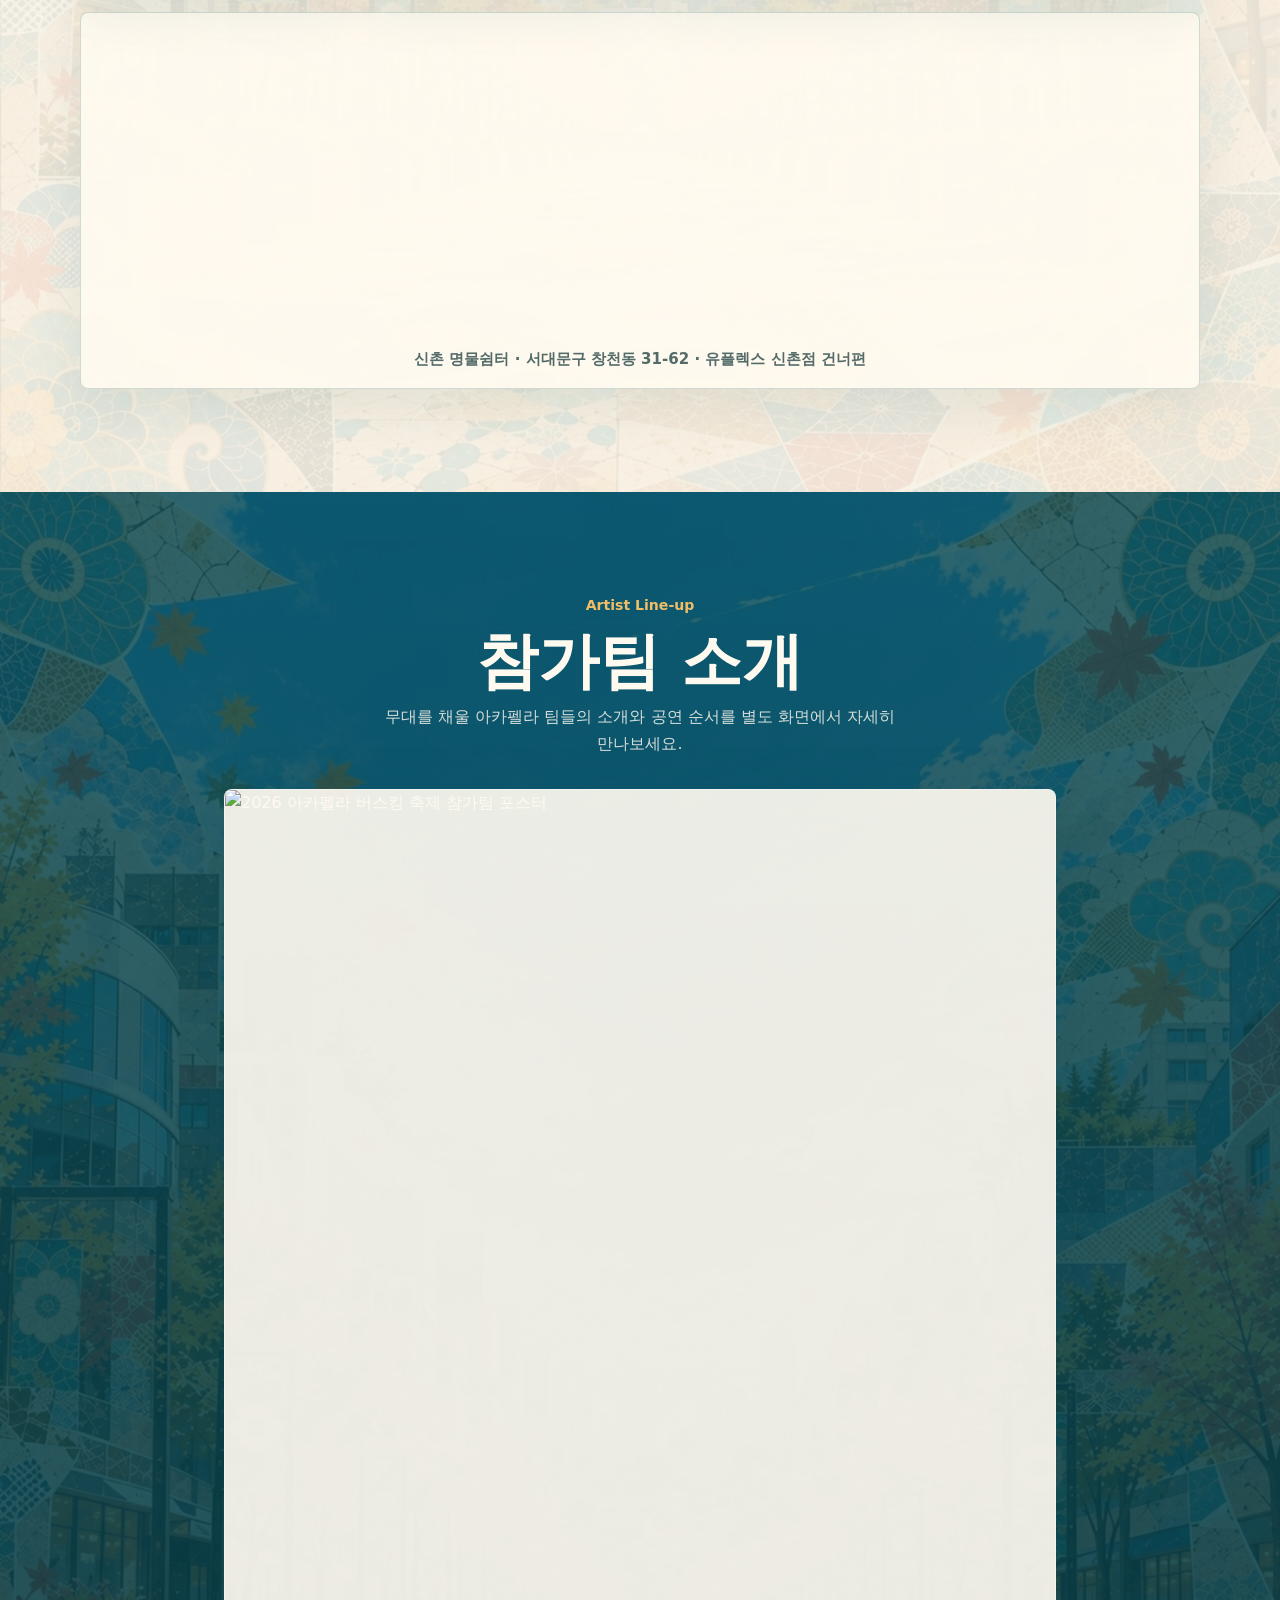
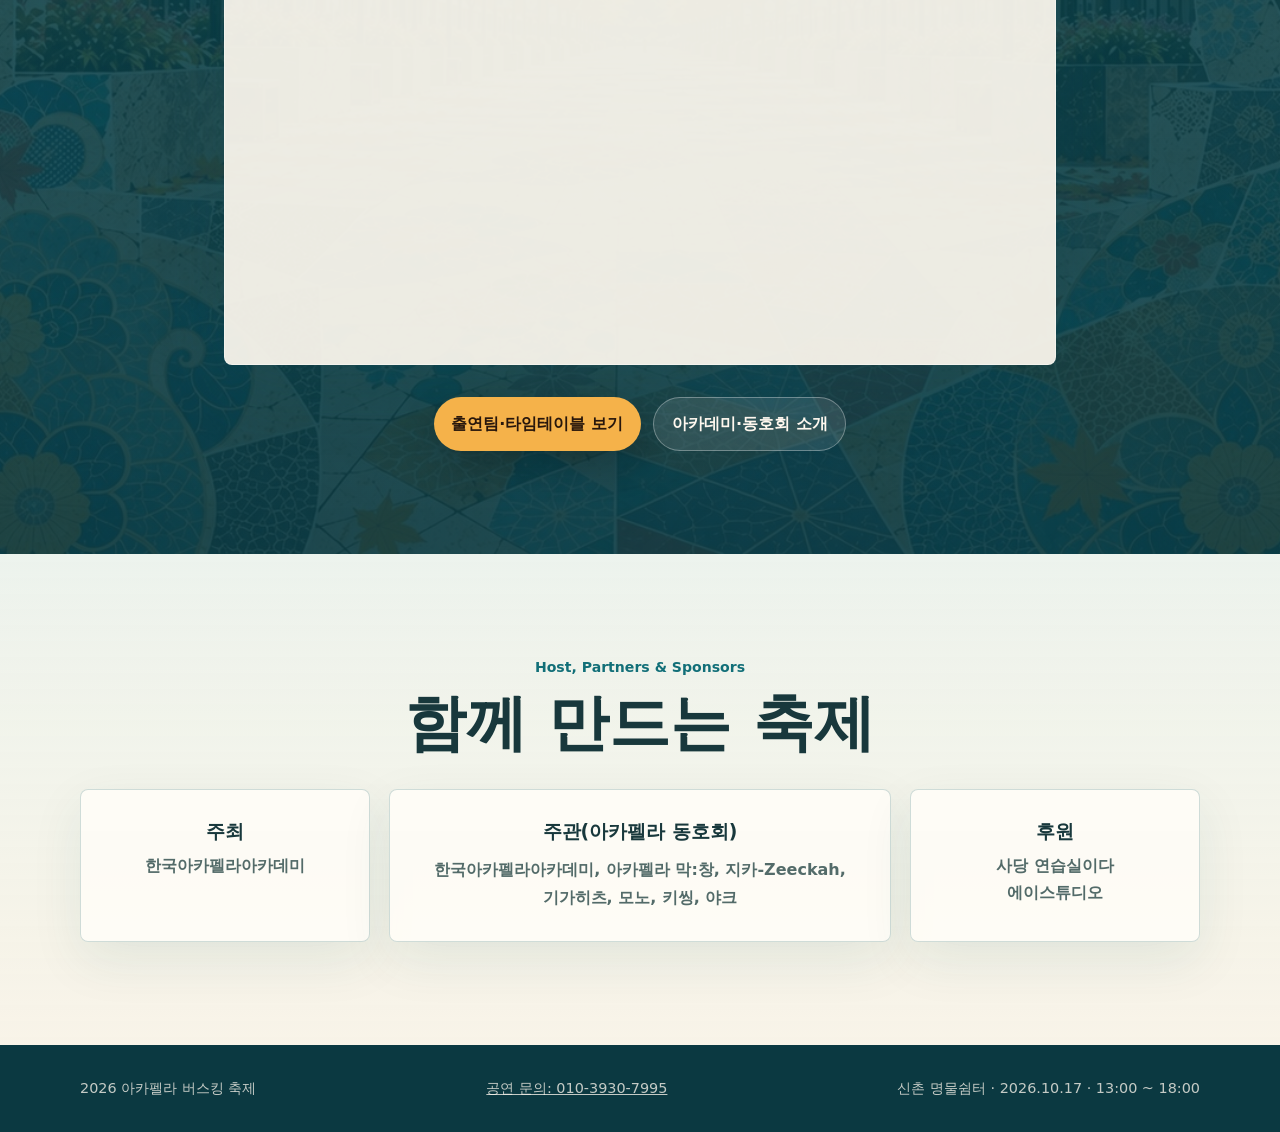
==== commit f3433b22: "Add files via upload" ====
--- a/index.html
+++ b/index.html
@@ -966,7 +966,8 @@
       </div>
       <nav class="nav" aria-label="페이지 이동">
         <a href="#about">행사 정보</a>
-        <span class="nav-placeholder" aria-disabled="true">참가팀 소개</span>
+        <a href="./clubs.html">동호회 소개</a>
+        <a href="./lineup.html">출연팀·타임테이블</a>
         <a href="#hosts">주최/주관/후원</a>
       </nav>
     </header>
@@ -986,7 +987,7 @@
           </p>
           <div class="hero-actions" aria-label="주요 이동">
             <a class="button primary" href="#about">공연 정보 보기</a>
-            <a class="button secondary" href="#teams">참가팀 소개</a>
+            <a class="button secondary" href="./lineup.html">출연팀·타임테이블</a>
           </div>
           <a class="contact-callout" href="tel:01039307995">공연 문의: 010-3930-7995</a>
         </div>
@@ -1059,17 +1060,21 @@
           <div class="section-heading">
             <span class="label">Artist Line-up</span>
             <h2 id="teams-title">참가팀 소개</h2>
-            <p>무대를 채울 아카펠라 팀들의 이야기를 곧 만나보실 수 있습니다.</p>
+            <p>무대를 채울 아카펠라 팀들의 소개와 공연 순서를 별도 화면에서 자세히 만나보세요.</p>
           </div>
           <figure class="team-poster">
             <img
-              src="./assets/participants-poster-illustrated.jpg"
+              src="./assets/participants-poster-web.jpg"
               alt="2026 아카펠라 버스킹 축제 참가팀 포스터"
               width="1587"
               height="2245"
               loading="lazy"
             />
           </figure>
+          <div class="hero-actions" aria-label="출연팀 상세 이동">
+            <a class="button primary" href="./lineup.html">출연팀·타임테이블 보기</a>
+            <a class="button secondary" href="./clubs.html">아카데미·동호회 소개</a>
+          </div>
         </div>
       </section>
 
